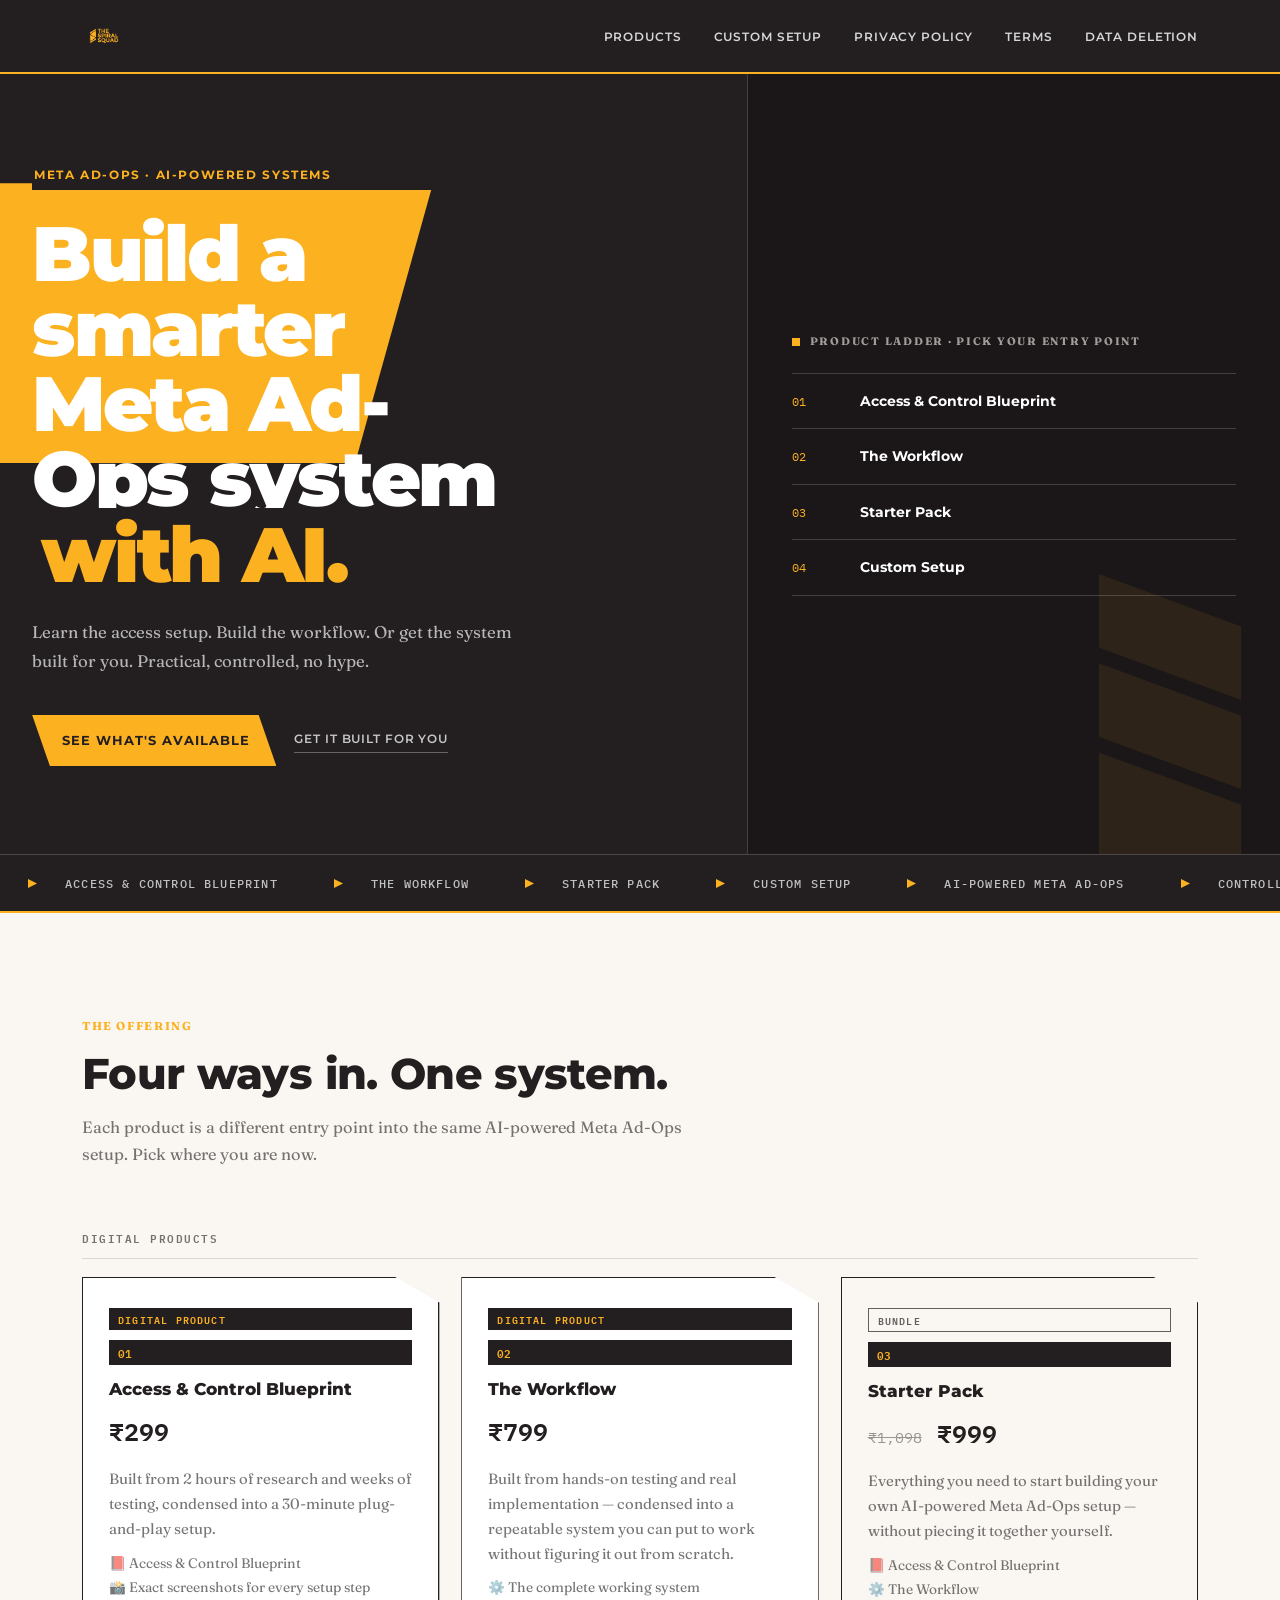
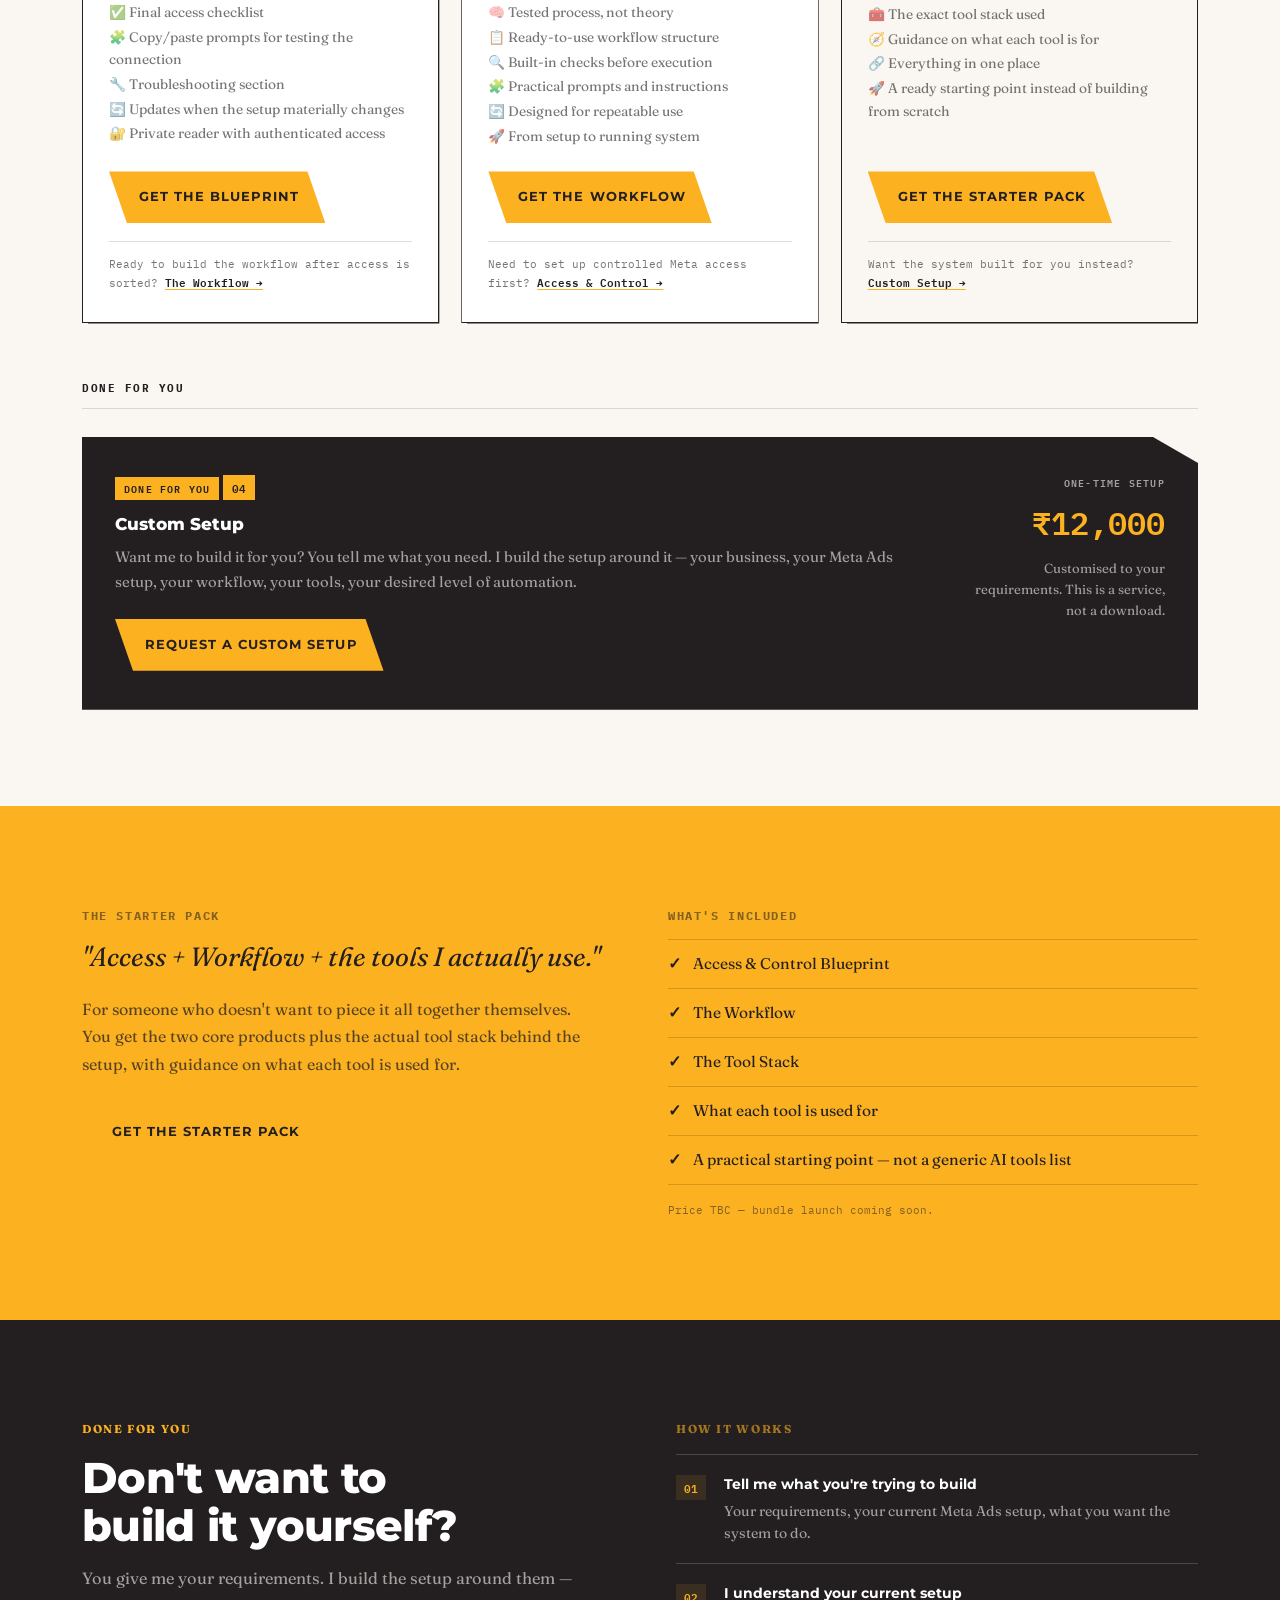
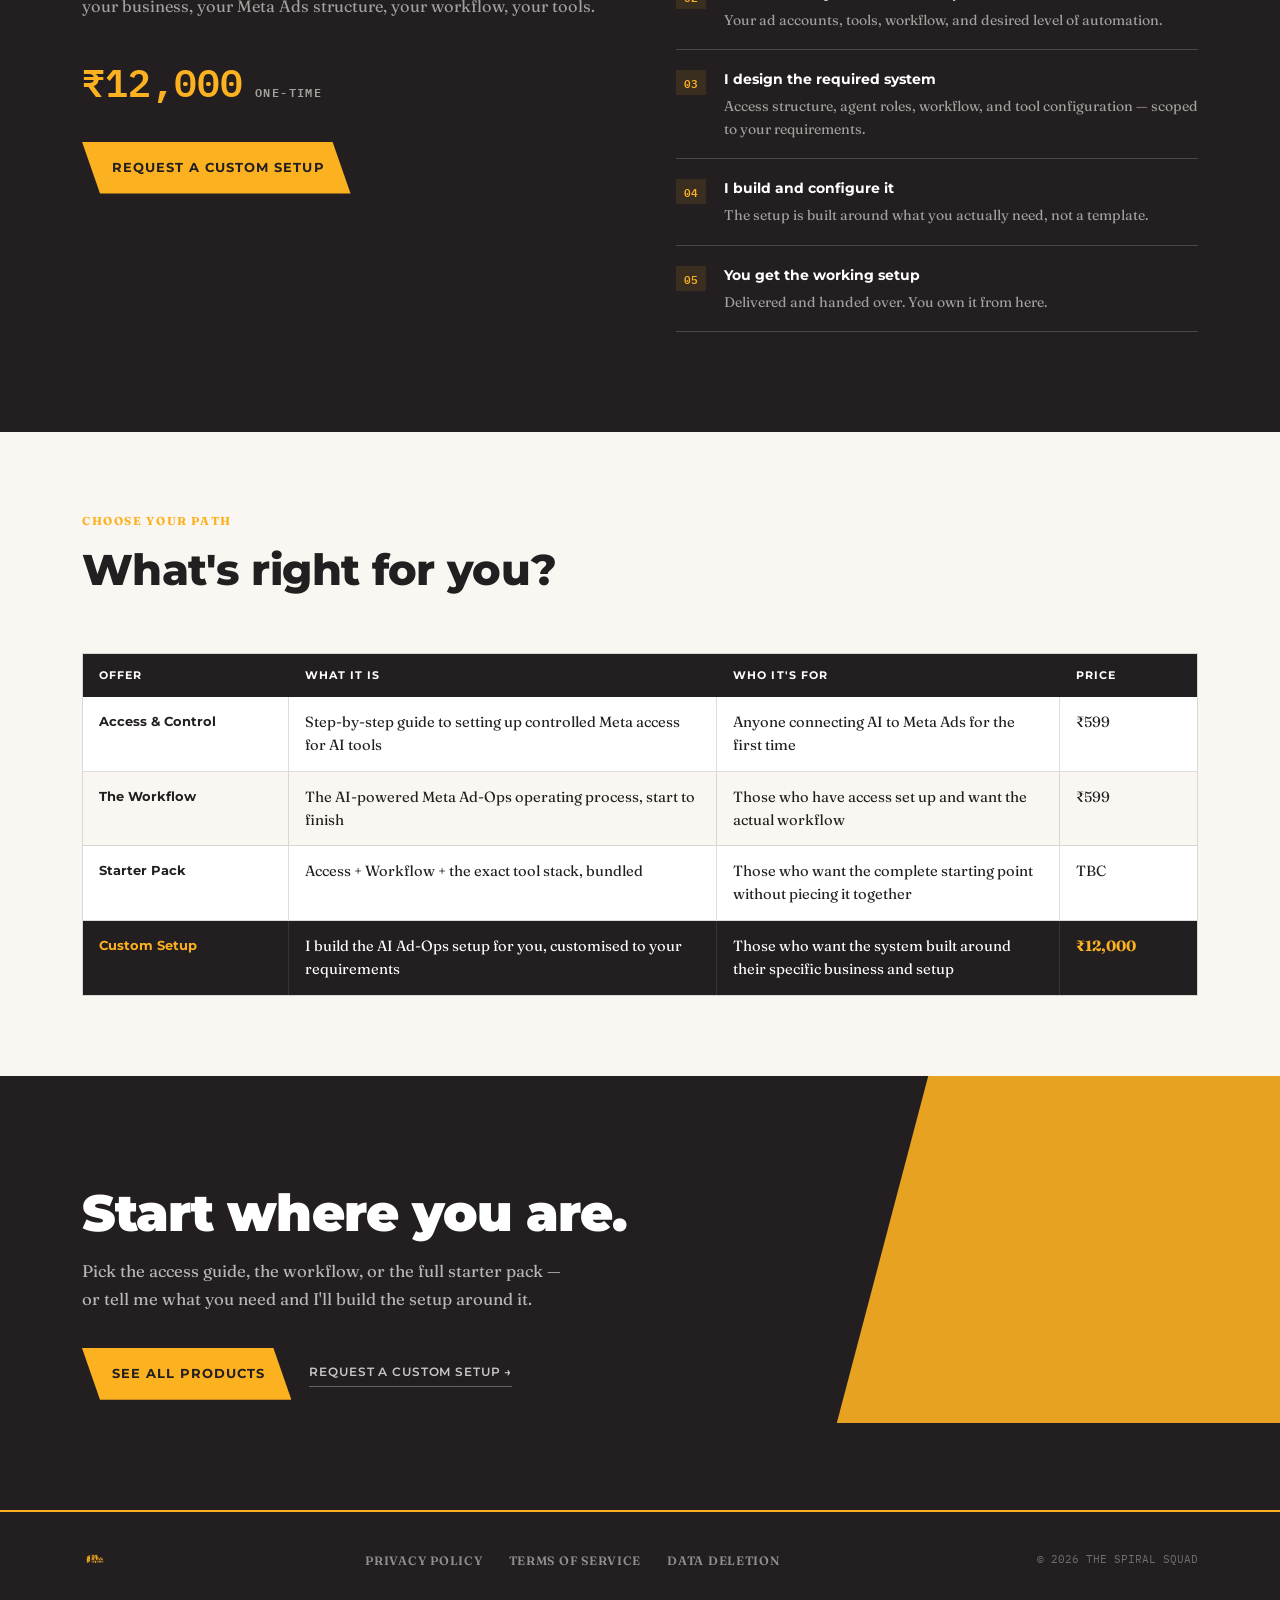
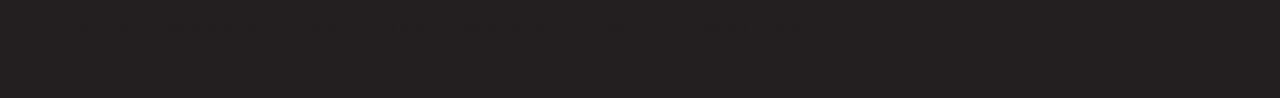
==== index.html @ 60b71d44 "feat: wire Razorpay payment URLs for Access & Control and The Workflow Co-Authored-By: Claude Sonnet" ====
<!DOCTYPE html>
<html lang="en">
<head>
  <meta charset="UTF-8">
  <meta name="viewport" content="width=device-width, initial-scale=1.0">
  <title>The Spiral Squad — AI-powered Meta Ad-Ops systems</title>
  <meta name="description" content="Build a smarter Meta Ad-Ops system with AI. Learn the access setup, build the workflow, or get the system built for you. Practical AI tools and systems for Meta Ads.">
  <meta name="robots" content="index, follow">
  <link rel="canonical" href="https://thespiralsquad.com/">
  <link rel="icon" href="/favicon.ico" sizes="any">
  <link rel="icon" type="image/png" sizes="32x32" href="assets/favicon-32.png">
  <link rel="icon" type="image/png" sizes="16x16" href="assets/favicon-16.png">
  <link rel="apple-touch-icon" sizes="180x180" href="assets/apple-touch-icon.png">
  <!-- Open Graph -->
  <meta property="og:type" content="website">
  <meta property="og:url" content="https://thespiralsquad.com/">
  <meta property="og:title" content="The Spiral Squad — AI-powered Meta Ad-Ops systems">
  <meta property="og:description" content="Build a smarter Meta Ad-Ops system with AI. Learn the access setup, build the workflow, or get the system built for you.">
  <meta property="og:image" content="https://thespiralsquad.com/assets/social-card.png">
  <meta property="og:image:width" content="1200">
  <meta property="og:image:height" content="630">
  <!-- Twitter Card -->
  <meta name="twitter:card" content="summary_large_image">
  <meta name="twitter:title" content="The Spiral Squad — AI-powered Meta Ad-Ops systems">
  <meta name="twitter:description" content="Build a smarter Meta Ad-Ops system with AI. Learn the access setup, build the workflow, or get the system built for you.">
  <meta name="twitter:image" content="https://thespiralsquad.com/assets/social-card.png">
  <link rel="preconnect" href="https://fonts.googleapis.com">
  <link rel="preconnect" href="https://fonts.gstatic.com" crossorigin>
  <link rel="stylesheet" href="styles.css">
  <script>document.documentElement.classList.add('js');</script>
</head>
<body>

<nav class="nav">
  <div class="nav-inner container">
    <a href="/" aria-label="The Spiral Squad home">
      <img class="nav-logo" src="assets/logo.png" alt="The Spiral Squad">
    </a>
    <button class="nav-hamburger" aria-label="Open navigation menu" aria-expanded="false" aria-controls="nav-links">
      <svg width="22" height="16" viewBox="0 0 22 16" fill="none" aria-hidden="true" focusable="false">
        <rect width="22" height="2" fill="currentColor"/>
        <rect y="7" width="22" height="2" fill="currentColor"/>
        <rect y="14" width="22" height="2" fill="currentColor"/>
      </svg>
    </button>
    <ul class="nav-links" id="nav-links">
      <li><a href="#products">Products</a></li>
      <li><a href="#custom-setup">Custom Setup</a></li>
      <li><a href="/privacy-policy/">Privacy Policy</a></li>
      <li><a href="/terms-of-service/">Terms</a></li>
      <li><a href="/data-deletion/">Data Deletion</a></li>
    </ul>
  </div>
</nav>

<!-- HERO ─────────────────────────────────────────────────────── -->
<section class="hero">
  <div class="hero-grid">
    <div class="hero-left">
      <div class="hero-flag" aria-hidden="true"></div>
      <span class="eyebrow">Meta Ad-Ops · AI-powered systems</span>
      <h1>Build a smarter Meta Ad-Ops system <span class="lit">with AI.</span></h1>
      <p class="hero-sub">Learn the access setup. Build the workflow. Or get the system built for you. Practical, controlled, no hype.</p>
      <div class="hero-actions">
        <a href="#products" class="btn">See what's available</a>
        <a href="#custom-setup" class="btn-ghost">Get it built for you</a>
      </div>
    </div>
    <div class="hero-right">
      <svg class="glyph-watermark" viewBox="0 0 271 648" fill="none" xmlns="http://www.w3.org/2000/svg" aria-hidden="true">
        <path d="M0 0 L271 100 L271 240 L0 140 Z" fill="#FCB121"/>
        <path d="M0 170 L271 270 L271 410 L0 310 Z" fill="#FCB121"/>
        <path d="M0 340 L271 440 L271 648 L0 548 Z" fill="#FCB121"/>
      </svg>
      <p class="docket-head">Product ladder · pick your entry point</p>
      <ul class="docket">
        <li><span class="code mono">01</span><span class="name">Access &amp; Control Blueprint</span></li>
        <li><span class="code mono">02</span><span class="name">The Workflow</span></li>
        <li><span class="code mono">03</span><span class="name">Starter Pack</span></li>
        <li><span class="code mono">04</span><span class="name">Custom Setup</span></li>
      </ul>
    </div>
  </div>
</section>

<div class="ticker" aria-hidden="true">
  <div class="ticker-track" id="tickerTrack"></div>
</div>

<!-- PRODUCTS ──────────────────────────────────────────────────── -->
<!-- id="services" kept for back-compat with links from sub-pages -->
<section class="section" id="products">
  <span id="services" aria-hidden="true" style="display:none"></span>
  <div class="container">
    <div class="section-head">
      <span class="section-label">The offering</span>
      <h2 class="section-title">Four ways in. One system.</h2>
      <p class="section-body">Each product is a different entry point into the same AI-powered Meta Ad-Ops setup. Pick where you are now.</p>
    </div>

    <!-- DIGITAL PRODUCTS ───── -->
    <p class="products-group-label mono">Digital Products</p>
    <div class="card-grid card-grid--3 reveal-group">

      <!-- 01 Access & Control -->
      <div class="prod-card reveal">
        <span class="prod-type">Digital Product</span>
        <span class="tag mono">01</span>
        <h3>Access &amp; Control Blueprint</h3>
        <div class="prod-price mono">₹299</div>
        <div class="prod-desc">
          <p class="prod-desc-lead">Built from 2 hours of research and weeks of testing, condensed into a 30-minute plug-and-play setup.</p>
          <ul class="prod-desc-list">
            <li>📕 Access &amp; Control Blueprint</li>
            <li>📸 Exact screenshots for every setup step</li>
            <li>✅ Final access checklist</li>
            <li>🧩 Copy/paste prompts for testing the connection</li>
            <li>🔧 Troubleshooting section</li>
            <li>🔄 Updates when the setup materially changes</li>
            <li>🔐 Private reader with authenticated access</li>
          </ul>
        </div>
        <a href="https://pages.razorpay.com/accesscontrol" class="btn prod-cta">Get the Blueprint</a>
        <p class="prod-cross">Ready to build the workflow after access is sorted? <a href="#workflow">The Workflow →</a></p>
      </div>

      <!-- 02 The Workflow -->
      <div class="prod-card reveal" id="workflow">
        <span class="prod-type">Digital Product</span>
        <span class="tag mono">02</span>
        <h3>The Workflow</h3>
        <div class="prod-price mono">₹799</div>
        <div class="prod-desc">
          <p class="prod-desc-lead">Built from hands-on testing and real implementation — condensed into a repeatable system you can put to work without figuring it out from scratch.</p>
          <ul class="prod-desc-list">
            <li>⚙️ The complete working system</li>
            <li>🧠 Tested process, not theory</li>
            <li>📋 Ready-to-use workflow structure</li>
            <li>🔍 Built-in checks before execution</li>
            <li>🧩 Practical prompts and instructions</li>
            <li>🔄 Designed for repeatable use</li>
            <li>🚀 From setup to running system</li>
          </ul>
        </div>
        <a href="https://rzp.io/rzp/metaworkflow" class="btn prod-cta">Get the Workflow</a>
        <p class="prod-cross">Need to set up controlled Meta access first? <a href="#products">Access &amp; Control →</a></p>
      </div>

      <!-- 03 Starter Pack -->
      <div class="prod-card prod-card--bundle reveal">
        <span class="prod-type prod-type--bundle">Bundle</span>
        <span class="tag mono">03</span>
        <h3>Starter Pack</h3>
        <div class="prod-price mono"><s class="prod-price-orig">₹1,098</s>&nbsp;₹999</div>
        <div class="prod-desc">
          <p class="prod-desc-lead">Everything you need to start building your own AI-powered Meta Ad-Ops setup — without piecing it together yourself.</p>
          <ul class="prod-desc-list">
            <li>📕 Access &amp; Control Blueprint</li>
            <li>⚙️ The Workflow</li>
            <li>🧰 The exact tool stack used</li>
            <li>🧭 Guidance on what each tool is for</li>
            <li>🔗 Everything in one place</li>
            <li>🚀 A ready starting point instead of building from scratch</li>
          </ul>
        </div>
        <a href="#" class="btn prod-cta">Get the Starter Pack</a>
        <p class="prod-cross">Want the system built for you instead? <a href="#custom-setup">Custom Setup →</a></p>
      </div>
    </div>

    <!-- DONE FOR YOU ───────── -->
    <p class="products-group-label products-group-label--dfy mono">Done For You</p>
    <div class="prod-card prod-card--dfy reveal">
      <div class="prod-dfy-inner">
        <div class="prod-dfy-left">
          <span class="prod-type prod-type--service">Done For You</span>
          <span class="tag mono">04</span>
          <h3>Custom Setup</h3>
          <p class="prod-desc">Want me to build it for you? You tell me what you need. I build the setup around it — your business, your Meta Ads setup, your workflow, your tools, your desired level of automation.</p>
          <a href="#custom-setup" class="btn">Request a Custom Setup</a>
        </div>
        <div class="prod-dfy-right">
          <p class="prod-dfy-price-label mono">One-time setup</p>
          <div class="prod-dfy-price mono">₹12,000</div>
          <p class="prod-dfy-note">Customised to your requirements. This is a service, not a download.</p>
        </div>
      </div>
    </div>

  </div>
</section>

<!-- STARTER PACK DETAIL ────────────────────────────────────────── -->
<section class="how" id="starter-pack">
  <span id="how" aria-hidden="true" style="display:none"></span>
  <div class="container">
    <div class="how-grid">
      <div>
        <span class="section-label mono">The Starter Pack</span>
        <p class="pull-quote">"Access + Workflow + the tools I actually use."</p>
        <p class="how-body" style="margin-top:20px;">For someone who doesn't want to piece it all together themselves. You get the two core products plus the actual tool stack behind the setup, with guidance on what each tool is used for.</p>
        <a href="#" class="btn" style="margin-top:28px; display:inline-flex;">Get the Starter Pack</a>
      </div>
      <div>
        <span class="section-label mono" style="color:rgba(35,31,32,.55);">What's included</span>
        <ul class="starter-includes">
          <li>Access &amp; Control Blueprint</li>
          <li>The Workflow</li>
          <li>The Tool Stack</li>
          <li>What each tool is used for</li>
          <li>A practical starting point — not a generic AI tools list</li>
        </ul>
        <p style="font-family:'IBM Plex Mono',monospace; font-size:.7rem; color:rgba(35,31,32,.55); margin-top:16px;">Price TBC — bundle launch coming soon.</p>
      </div>
    </div>
  </div>
</section>

<!-- CUSTOM SETUP ──────────────────────────────────────────────── -->
<section class="section dfy-section" id="custom-setup">
  <div class="container">
    <div class="dfy-grid">
      <div>
        <span class="section-label">Done For You</span>
        <h2 class="section-title" style="color:var(--white);">Don't want to build it yourself?</h2>
        <p class="section-body" style="color:var(--ink-soft-on-dark);">You give me your requirements. I build the setup around them — your business, your Meta Ads structure, your workflow, your tools.</p>
        <div class="dfy-price-block">
          <span class="dfy-price mono">₹12,000</span>
          <span class="dfy-period mono">one-time</span>
        </div>
        <a href="mailto:raj@thespiralsquad.com" class="btn" style="margin-top:28px; display:inline-flex;">Request a Custom Setup</a>
      </div>
      <div>
        <span class="section-label" style="color:rgba(252,177,33,.6);">How it works</span>
        <div class="dfy-steps">
          <div class="dfy-step">
            <span class="dfy-step-num mono">01</span>
            <div>
              <p class="dfy-step-title">Tell me what you're trying to build</p>
              <p class="dfy-step-body">Your requirements, your current Meta Ads setup, what you want the system to do.</p>
            </div>
          </div>
          <div class="dfy-step">
            <span class="dfy-step-num mono">02</span>
            <div>
              <p class="dfy-step-title">I understand your current setup</p>
              <p class="dfy-step-body">Your ad accounts, tools, workflow, and desired level of automation.</p>
            </div>
          </div>
          <div class="dfy-step">
            <span class="dfy-step-num mono">03</span>
            <div>
              <p class="dfy-step-title">I design the required system</p>
              <p class="dfy-step-body">Access structure, agent roles, workflow, and tool configuration — scoped to your requirements.</p>
            </div>
          </div>
          <div class="dfy-step">
            <span class="dfy-step-num mono">04</span>
            <div>
              <p class="dfy-step-title">I build and configure it</p>
              <p class="dfy-step-body">The setup is built around what you actually need, not a template.</p>
            </div>
          </div>
          <div class="dfy-step">
            <span class="dfy-step-num mono">05</span>
            <div>
              <p class="dfy-step-title">You get the working setup</p>
              <p class="dfy-step-body">Delivered and handed over. You own it from here.</p>
            </div>
          </div>
        </div>
      </div>
    </div>
  </div>
</section>

<!-- COMPARISON ────────────────────────────────────────────────── -->
<section class="section" id="compare" style="padding-top:80px; padding-bottom:80px;">
  <div class="container">
    <div class="section-head">
      <span class="section-label">Choose your path</span>
      <h2 class="section-title">What's right for you?</h2>
    </div>
    <div class="compare-grid">
      <div class="compare-row compare-row--head">
        <span>Offer</span>
        <span>What it is</span>
        <span>Who it's for</span>
        <span>Price</span>
      </div>
      <div class="compare-row">
        <strong>Access &amp; Control</strong>
        <span>Step-by-step guide to setting up controlled Meta access for AI tools</span>
        <span>Anyone connecting AI to Meta Ads for the first time</span>
        <span class="mono">₹599</span>
      </div>
      <div class="compare-row">
        <strong>The Workflow</strong>
        <span>The AI-powered Meta Ad-Ops operating process, start to finish</span>
        <span>Those who have access set up and want the actual workflow</span>
        <span class="mono">₹599</span>
      </div>
      <div class="compare-row">
        <strong>Starter Pack</strong>
        <span>Access + Workflow + the exact tool stack, bundled</span>
        <span>Those who want the complete starting point without piecing it together</span>
        <span class="mono">TBC</span>
      </div>
      <div class="compare-row compare-row--dfy">
        <strong>Custom Setup</strong>
        <span>I build the AI Ad-Ops setup for you, customised to your requirements</span>
        <span>Those who want the system built around their specific business and setup</span>
        <span class="mono">₹12,000</span>
      </div>
    </div>
  </div>
</section>

<!-- FINAL CTA ─────────────────────────────────────────────────── -->
<section class="cta">
  <div class="cta-flag" aria-hidden="true"></div>
  <div class="container">
    <div class="cta-inner">
      <h2>Start where you are.</h2>
      <p>Pick the access guide, the workflow, or the full starter pack — or tell me what you need and I'll build the setup around it.</p>
      <div style="display:flex; gap:18px; flex-wrap:wrap; align-items:center;">
        <a href="#products" class="btn">See all products</a>
        <a href="mailto:raj@thespiralsquad.com" class="btn-ghost">Request a Custom Setup →</a>
      </div>
    </div>
  </div>
</section>

<footer>
  <div class="footer-inner container">
    <a href="/" aria-label="The Spiral Squad home">
      <img class="footer-logo" src="assets/logo.png" alt="The Spiral Squad">
    </a>
    <ul class="footer-links">
      <li><a href="/privacy-policy/">Privacy Policy</a></li>
      <li><a href="/terms-of-service/">Terms of Service</a></li>
      <li><a href="/data-deletion/">Data Deletion</a></li>
    </ul>
    <p class="footer-copy">&copy; 2026 THE SPIRAL SQUAD</p>
  </div>
  <div class="container" style="padding-top:20px; padding-bottom:28px;">
    <p class="legal-note">Meta is a trademark of Meta Platforms, Inc. The Spiral Squad is not affiliated with or endorsed by Meta.</p>
  </div>
</footer>

<script>
  (function() {
    // ── Hamburger nav ──────────────────────────────────────────
    var btn   = document.querySelector('.nav-hamburger');
    var links = document.getElementById('nav-links');
    function closeMenu() {
      links.classList.remove('is-open');
      btn.setAttribute('aria-expanded', 'false');
      btn.setAttribute('aria-label', 'Open navigation menu');
    }
    btn.addEventListener('click', function() {
      var open = links.classList.toggle('is-open');
      btn.setAttribute('aria-expanded', String(open));
      btn.setAttribute('aria-label', open ? 'Close navigation menu' : 'Open navigation menu');
    });
    links.querySelectorAll('a').forEach(function(a) {
      a.addEventListener('click', closeMenu);
    });
    document.addEventListener('keydown', function(e) {
      if (e.key === 'Escape' && links.classList.contains('is-open')) {
        closeMenu(); btn.focus();
      }
    });
  })();

  (function() {
    // ── Ticker ─────────────────────────────────────────────────
    var items = [
      'Access & Control Blueprint',
      'The Workflow',
      'Starter Pack',
      'Custom Setup',
      'AI-powered Meta Ad-Ops',
      'Controlled Access',
      'Practical Systems'
    ];
    var flag  = '<svg viewBox="0 0 10 10" aria-hidden="true"><polygon points="0,0 10,5 0,10" fill="#FCB121"/></svg>';
    var track = document.getElementById('tickerTrack');
    if (!track) return;
    var html = '';
    for (var pass = 0; pass < 2; pass++) {
      items.forEach(function(t) {
        html += '<span class="ticker-item">' + flag + t + '</span>';
      });
    }
    track.innerHTML = html;
  })();

  (function() {
    // ── Scroll reveal ──────────────────────────────────────────
    var reduced = window.matchMedia('(prefers-reduced-motion: reduce)').matches;
    var items   = document.querySelectorAll('.reveal');
    if (reduced || !('IntersectionObserver' in window)) {
      items.forEach(function(el) { el.classList.add('in'); });
      return;
    }
    var io = new IntersectionObserver(function(entries) {
      entries.forEach(function(entry) {
        if (entry.isIntersecting) {
          entry.target.classList.add('in');
          io.unobserve(entry.target);
        }
      });
    }, { threshold: 0.1, rootMargin: '0px 0px -5% 0px' });
    items.forEach(function(el) { io.observe(el); });
    setTimeout(function() {
      items.forEach(function(el) { el.classList.add('in'); });
    }, 1400);
  })();
</script>

</body>
</html>
---- styles.css ----
/* The Spiral Squad — The Manifest (Phase 2) */
@import url('https://fonts.googleapis.com/css2?family=Fraunces:ital,opsz,wght@0,9..144,400;0,9..144,500;0,9..144,600;1,9..144,400&family=IBM+Plex+Mono:wght@400;500;600&family=Montserrat:wght@500;600;700;800;900&display=swap');

*,*::before,*::after { box-sizing: border-box; margin: 0; padding: 0; }

:root {
  --charcoal: #231F20;
  --yellow:   #FCB121;
  --paper:    #FAF7F2;
  --white:    #FFFFFF;
  --ink-soft:         rgba(35,31,32,.62);
  --ink-soft-on-dark: rgba(250,247,242,.60);
  --line:         rgba(35,31,32,.15);
  --line-on-dark: rgba(250,247,242,.18);
  --notch:     26px;   /* vertical rise of every corner-cut          */
  --notch-run: 45px;   /* 26 * 1.732 = 45.0 → exact 30° angle       */
  --max-w: 1180px;
}

html { scroll-behavior: smooth; }

body {
  background: var(--paper);
  color: var(--charcoal);
  font-family: 'Fraunces', Georgia, serif;
  line-height: 1.7;
  -webkit-font-smoothing: antialiased;
  overflow-x: hidden;
}

h1,h2,h3,nav,.mono,.btn,.tag,.eyebrow,.docket {
  font-family: 'Montserrat', -apple-system, sans-serif;
}
.mono { font-family: 'IBM Plex Mono', ui-monospace, Menlo, monospace; }
img  { max-width: 100%; display: block; }
a    { color: inherit; }

.container { max-width: var(--max-w); margin: 0 auto; padding: 0 32px; }

/* ---------- nav ---------- */
.nav {
  background: var(--charcoal);
  position: sticky; top: 0; z-index: 100;
  border-bottom: 2px solid var(--yellow);
}
.nav-inner {
  display: flex; align-items: center; justify-content: space-between;
  height: 72px;
}
.nav-logo { height: 44px; width: auto; display: block; }
.nav-links { list-style: none; display: flex; gap: 32px; }
.nav-links a {
  text-decoration: none;
  color: rgba(255,255,255,.82);
  font-size: .78rem; font-weight: 600; letter-spacing: .07em; text-transform: uppercase;
  position: relative; padding-bottom: 6px;
}
/* slanted parallelogram underline — the one diagonal touch in nav chrome */
.nav-links a::after {
  content: "";
  position: absolute; left: 0; bottom: 0;
  width: 0; height: 6px;
  background: var(--yellow);
  clip-path: polygon(0 0, 100% 0, calc(100% - 5px) 100%, 0 100%);
  transition: width .18s ease;
}
.nav-links a:hover::after,
.nav-links a[aria-current="page"]::after { width: calc(100% - 6px); }
.nav-links a:hover,
.nav-links a[aria-current="page"] { color: var(--white); }

/* hamburger — hidden at desktop */
.nav-hamburger {
  display: none;
  background: none; border: none; cursor: pointer;
  padding: 6px; color: var(--white); line-height: 0;
}
.nav-hamburger svg { display: block; }

/* ---------- hero ---------- */
.hero { background: var(--charcoal); position: relative; }
.hero-grid {
  display: grid; grid-template-columns: 1.4fr 1fr;
  align-items: stretch; min-height: 640px;
}

.hero-left {
  position: relative;
  padding: 88px 56px 88px 32px;
  display: flex; flex-direction: column; justify-content: center;
  z-index: 2;
}
.hero-flag {
  position: absolute; left: 0; top: 14%;
  width: min(58%, 620px); height: 280px;
  background: var(--yellow); z-index: 0;
  clip-path: polygon(0 0, 100% 0, calc(100% - 78px) 100%, 0 100%);
}
.eyebrow {
  position: relative; z-index: 1;
  display: inline-block;
  font-size: .72rem; font-weight: 700; letter-spacing: .14em; text-transform: uppercase;
  color: var(--yellow); margin-bottom: 26px;
  /* Solid charcoal chip prevents yellow-on-yellow when the flag panel sits
     close behind this label at narrow widths. No-op on desktop (already charcoal). */
  background: var(--charcoal); padding: 4px 2px;
}
.hero-left h1 {
  position: relative; z-index: 1;
  font-size: clamp(2.6rem, 6vw, 5.1rem);
  font-weight: 900; letter-spacing: -0.03em; line-height: 0.98;
  color: var(--white); max-width: 11ch; text-wrap: balance;
  /* Must never silently overflow — fallback-font flash or browser zoom
     could push a word past the viewport before webfont lands. */
  overflow-wrap: anywhere;
}
.hero-left h1 .lit {
  background: var(--charcoal); color: var(--yellow);
  padding: 0 .12em;
  box-decoration-break: clone; -webkit-box-decoration-break: clone;
}
.hero-sub {
  position: relative; z-index: 1;
  font-family: 'Fraunces', serif; font-size: 1.05rem;
  color: rgba(255,255,255,.68); max-width: 44ch; margin-top: 26px; line-height: 1.75;
  overflow-wrap: anywhere;
}
.hero-actions {
  position: relative; z-index: 1;
  margin-top: 38px; display: flex; gap: 18px; align-items: center;
}

.btn {
  display: inline-flex; align-items: center; gap: 10px;
  background: var(--yellow); color: var(--charcoal); text-decoration: none;
  font-family: 'Montserrat', sans-serif;
  font-size: .8rem; font-weight: 700; letter-spacing: .08em; text-transform: uppercase;
  padding: 15px 26px 15px 30px;
  clip-path: polygon(0 0, calc(100% - 18px) 0, 100% 100%, 18px 100%);
  transition: background .15s;
}
.btn:hover { background: var(--white); }

.btn-ghost {
  color: rgba(255,255,255,.75); text-decoration: none;
  font-family: 'Montserrat', sans-serif;
  font-size: .78rem; font-weight: 600; letter-spacing: .07em; text-transform: uppercase;
  border-bottom: 1px solid rgba(255,255,255,.3); padding-bottom: 3px;
}
.btn-ghost:hover { color: var(--yellow); border-color: var(--yellow); }

/* hero right: manifest docket panel */
.hero-right {
  position: relative; background: #1B1718;
  border-left: 1px solid var(--line-on-dark);
  display: flex; flex-direction: column; justify-content: center;
  padding: 64px 44px; overflow: hidden;
}
.glyph-watermark {
  position: absolute; right: -60px; bottom: -60px;
  width: 340px; height: 340px; opacity: .08; z-index: 0;
}
.docket-head {
  position: relative; z-index: 1;
  font-size: .68rem; font-weight: 700; letter-spacing: .16em; text-transform: uppercase;
  color: var(--ink-soft-on-dark); margin-bottom: 22px;
  display: flex; align-items: center; gap: 10px;
}
.docket-head::before { content: ""; width: 8px; height: 8px; background: var(--yellow); flex: none; }
.docket { position: relative; z-index: 1; list-style: none; }
.docket li {
  display: flex; align-items: baseline; gap: 16px;
  padding: 15px 0; border-top: 1px solid var(--line-on-dark);
}
.docket li:last-child { border-bottom: 1px solid var(--line-on-dark); }
.docket .code { font-size: .76rem; color: var(--yellow); flex: none; width: 52px; }
.docket .name { font-family: 'Montserrat', sans-serif; font-weight: 700; font-size: .9rem; color: var(--white); }

/* ---------- ticker ---------- */
.ticker {
  background: var(--charcoal);
  border-top: 1px solid var(--line-on-dark); border-bottom: 2px solid var(--yellow);
  overflow: hidden; white-space: nowrap; padding: 14px 0;
}
.ticker-track {
  display: inline-flex; align-items: center;
  animation: ticker-scroll 42s linear infinite;
}
.ticker-item {
  font-family: 'IBM Plex Mono', monospace;
  font-size: .74rem; font-weight: 500; letter-spacing: .1em; text-transform: uppercase;
  color: rgba(255,255,255,.72); padding: 0 28px;
  display: inline-flex; align-items: center; gap: 28px;
}
.ticker-item svg { width: 9px; height: 9px; flex: none; }
@keyframes ticker-scroll { from { transform: translateX(0); } to { transform: translateX(-50%); } }
@media (prefers-reduced-motion: reduce) { .ticker-track { animation: none; } }

/* ---------- services ---------- */
.section { padding: 104px 0 96px; }
.section-head { max-width: 640px; margin-bottom: 60px; }
.section-label {
  font-size: .72rem; font-weight: 700; letter-spacing: .14em; text-transform: uppercase;
  color: var(--yellow); margin-bottom: 14px; display: block;
}
.section-title {
  font-size: clamp(1.8rem, 3.5vw, 2.7rem); font-weight: 800;
  letter-spacing: -0.015em; line-height: 1.1; margin-bottom: 16px; text-wrap: balance;
}
.section-body { font-size: 1.02rem; color: var(--ink-soft); max-width: 56ch; }

.card-grid { display: grid; grid-template-columns: repeat(4,1fr); gap: 22px; }
.card {
  background: var(--white); border: 1px solid var(--charcoal);
  padding: 30px 26px 32px;
  clip-path: polygon(0 0, calc(100% - var(--notch-run)) 0, 100% var(--notch), 100% 100%, 0 100%);
  transition: transform .22s ease;
  position: relative;
  /* drop-shadow (not box-shadow) so the shadow follows the clipped notch silhouette,
     not the rectangular border-box. Hard-edged (0 blur) = flat/graphic, no glow. */
  filter: drop-shadow(7px 7px 0 var(--charcoal));
}
.card:nth-child(2), .card:nth-child(4) { margin-top: 34px; }
.card:hover { transform: translate(-4px,-4px); }
.card .tag {
  font-family: 'IBM Plex Mono', monospace;
  font-size: .7rem; font-weight: 600; color: var(--yellow); background: var(--charcoal);
  display: inline-block; padding: 3px 9px; margin-bottom: 20px;
}
.card h3 {
  font-family: 'Montserrat', sans-serif;
  font-size: 1.02rem; font-weight: 700; margin-bottom: 10px; line-height: 1.3;
  overflow-wrap: anywhere;
}
.card p {
  font-family: 'Fraunces', serif;
  font-size: .92rem; color: var(--ink-soft); line-height: 1.65; overflow-wrap: anywhere;
}

/* Reveal: content-visible by default — only hidden when JS is confirmed running.
   Specificity: html.js .reveal.in must beat html.js .reveal — both anchored to
   the same html.js selector so source order (later = wins) takes effect correctly. */
html.js .reveal         { opacity: 0; transform: translateY(14px); transition: opacity .32s ease, transform .32s ease; }
html.js .reveal.in      { opacity: 1; transform: translateY(0); }
@media (prefers-reduced-motion: reduce) { html.js .reveal { opacity: 1; transform: none; transition: none; } }

/* ---------- how we work ---------- */
.how { background: var(--yellow); padding: 100px 0; }
.how-grid { display: grid; grid-template-columns: 1fr 1fr; gap: 56px; align-items: start; }
.how .section-label { color: rgba(35,31,32,.55); }
.pull-quote {
  font-family: 'Fraunces', serif; font-style: italic; font-weight: 400;
  font-size: clamp(1.3rem, 2.4vw, 1.65rem); line-height: 1.4; color: var(--charcoal);
}
.how-body { font-size: 1rem; color: rgba(35,31,32,.75); max-width: 52ch; }

/* ---------- CTA ---------- */
.cta { background: var(--charcoal); padding: 110px 0; position: relative; overflow: hidden; }
.cta-flag {
  position: absolute; right: -6%; top: -20%; width: 520px; height: 100%;
  background: var(--yellow); opacity: .9;
  clip-path: polygon(22% 0, 100% 0, 100% 100%, 0% 100%);
}
.cta-inner { position: relative; z-index: 1; max-width: 560px; }
.cta h2 {
  font-size: clamp(2rem, 4.5vw, 3.2rem); font-weight: 900;
  letter-spacing: -0.02em; color: var(--white); margin-bottom: 18px; line-height: 1.04;
}
.cta p {
  font-family: 'Fraunces', serif; color: rgba(255,255,255,.68);
  font-size: 1.05rem; max-width: 44ch; margin-bottom: 34px;
}

/* ---------- footer ---------- */
footer { background: var(--charcoal); border-top: 2px solid var(--yellow); padding: 34px 0; }
.footer-inner { display: flex; align-items: center; justify-content: space-between; flex-wrap: wrap; gap: 16px; }
.footer-logo { height: 26px; width: auto; display: block; }
.footer-links { display: flex; gap: 26px; list-style: none; }
.footer-links a {
  text-decoration: none; font-size: .76rem; font-weight: 600;
  color: rgba(255,255,255,.5); letter-spacing: .06em; text-transform: uppercase;
}
.footer-links a:hover { color: var(--yellow); }
.footer-copy { font-family: 'IBM Plex Mono', monospace; font-size: .7rem; color: rgba(255,255,255,.35); }

/* ---------- compliance / prose pages ---------- */
.prose-hero {
  background: var(--charcoal); padding: 64px 0 52px; border-bottom: 3px solid var(--yellow);
}
.prose-hero h1 {
  font-family: 'Montserrat', sans-serif;
  font-size: clamp(1.75rem, 4vw, 2.6rem); font-weight: 800; letter-spacing: -0.02em;
  margin-bottom: 10px; color: var(--white);
}
.prose-hero .effective {
  font-family: 'IBM Plex Mono', monospace; font-size: .82rem; color: rgba(255,255,255,.6);
}
.prose-wrap { max-width: 740px; margin: 0 auto; padding: 0 32px; }
.prose { background: var(--paper); padding: 60px 0 96px; }
.prose h2 {
  font-family: 'Montserrat', sans-serif;
  font-size: 1.05rem; font-weight: 700; color: var(--charcoal);
  margin: 44px 0 12px; padding-top: 36px; border-top: 1px solid var(--line);
  letter-spacing: .01em; text-transform: uppercase;
}
.prose h2:first-child { border-top: none; margin-top: 0; padding-top: 0; }
.prose p {
  font-family: 'Fraunces', serif; font-size: .97rem; color: #3A3838;
  margin-bottom: 14px; line-height: 1.8;
}
.prose ul { list-style: none; padding: 0; margin: 0 0 16px; }
.prose ul li {
  position: relative; padding-left: 20px;
  font-family: 'Fraunces', serif; font-size: .97rem; color: #3A3838;
  line-height: 1.8; margin-bottom: 8px;
}
.prose ul li::before { content: "–"; position: absolute; left: 0; color: var(--yellow); font-weight: 700; }
.prose a {
  color: var(--charcoal); font-weight: 600; text-decoration: underline;
  text-underline-offset: 3px; text-decoration-color: var(--yellow);
}
.prose a:hover { color: var(--yellow); }

/* ---------- responsive ---------- */
@media (max-width: 980px) {
  .hero-grid { grid-template-columns: 1fr; min-height: 0; }
  .hero-left { padding: 72px 24px 56px; }
  .hero-flag { width: 80%; height: 220px; }
  .hero-right { border-left: none; border-top: 1px solid var(--line-on-dark); padding: 48px 24px; }
  .card-grid { grid-template-columns: repeat(2,1fr); }
  .card:nth-child(2), .card:nth-child(4) { margin-top: 0; }
  .card:nth-child(3), .card:nth-child(4) { margin-top: 22px; }
  .how-grid { grid-template-columns: 1fr; gap: 32px; }
  .cta-flag { display: none; }
}
@media (max-width: 640px) {
  .container  { padding: 0 20px; }
  .prose-wrap { padding: 0 20px; }
  .nav-inner  { height: 64px; }
  .nav-logo   { height: 38px; }
  /* reveal hamburger */
  .nav-hamburger { display: flex; }
  /* mobile nav panel */
  .nav-links {
    display: none; position: absolute; top: 66px; left: 0; right: 0;
    background: var(--charcoal); border-bottom: 2px solid var(--yellow);
    flex-direction: column; padding: 8px 20px 20px; gap: 0;
  }
  .nav-links.is-open { display: flex; }
  .nav-links li { border-bottom: 1px solid rgba(255,255,255,.08); }
  .nav-links li:last-child { border-bottom: none; }
  .nav-links a { display: block; padding: 13px 0; }
  /* suppress parallelogram on mobile (unnecessary in list layout) */
  .nav-links a::after { display: none; }
  .nav-links a[aria-current="page"] { color: var(--yellow); }
  /* hero */
  .hero-left h1 { max-width: none; }
  .hero-flag { height: 180px; }
  /* cards */
  .card-grid { grid-template-columns: 1fr; }
  .card:nth-child(2), .card:nth-child(3), .card:nth-child(4) { margin-top: 0; }
  /* sections */
  .section { padding: 72px 0; }
  .how    { padding: 64px 0; }
  .cta    { padding: 76px 0; }
  /* footer */
  .footer-inner { flex-direction: column; align-items: flex-start; gap: 20px; }
}

/* ========================================================
   AD-OPS SECTION — sales page, blueprint, setup
   ======================================================== */

/* ---------- signal colours (verdict badges only) ---------- */
:root {
  --signal-good:   #1F6E3A;
  --signal-watch:  #8C5F00;
  --signal-action: #AE2C18;
}

/* ---------- sales hero (dark, single-column) ---------- */
.sales-hero {
  background: var(--charcoal); padding: 84px 0 72px;
  border-bottom: 3px solid var(--yellow);
}
.sales-hero h1 {
  font-size: clamp(2rem, 4.5vw, 3.4rem); font-weight: 900;
  letter-spacing: -0.025em; line-height: 1.07; color: var(--white);
  max-width: 22ch; margin-bottom: 20px; text-wrap: balance; overflow-wrap: anywhere;
}
.sales-hero .hero-sub { margin-top: 0; max-width: 56ch; }
.sales-hero .hero-actions { margin-top: 32px; flex-wrap: wrap; }
.hero-micro {
  font-family: 'IBM Plex Mono', monospace; font-size: .7rem;
  color: rgba(255,255,255,.38); margin-top: 14px;
}

/* ---------- 3-column card grid variant ---------- */
.card-grid--3 { grid-template-columns: repeat(3,1fr); }
.card-grid--3 .card:nth-child(2) { margin-top: 34px; }
.card-grid--3 .card:nth-child(3) { margin-top: 0; }

/* ---------- checks grid (8 cells, 4 cols) ---------- */
.checks-grid {
  display: grid; grid-template-columns: repeat(4,1fr);
  border: 1px solid var(--line); margin-bottom: 28px;
}
.check-cell {
  padding: 18px 16px; border-right: 1px solid var(--line);
  border-bottom: 1px solid var(--line); background: var(--white);
}
.check-cell:nth-child(4n)      { border-right: none; }
.check-cell:nth-last-child(-n+4) { border-bottom: none; }
.check-name { font-family: 'Montserrat', sans-serif; font-size: .8rem; font-weight: 700; margin-bottom: 3px; }
.check-desc { font-family: 'Fraunces', serif; font-size: .83rem; color: var(--ink-soft); line-height: 1.5; }

/* ---------- verdict badges ---------- */
.verdict {
  display: inline-block; font-family: 'IBM Plex Mono', monospace;
  font-size: .72rem; font-weight: 600; letter-spacing: .06em;
  text-transform: uppercase; padding: 2px 8px;
}
.verdict--good   { color: var(--signal-good);   background: rgba(31,110,58,.1); }
.verdict--watch  { color: var(--signal-watch);  background: rgba(140,95,0,.12); }
.verdict--action { color: var(--signal-action); background: rgba(174,44,24,.1); }

/* ---------- two-column content (What's inside) ---------- */
.content-cols { display: grid; grid-template-columns: 1fr 1fr; gap: 52px; }
.content-cols h3 {
  font-family: 'Montserrat', sans-serif; font-size: .9rem; font-weight: 700;
  margin-bottom: 16px; color: var(--charcoal);
}
.content-items { list-style: none; padding: 0; }
.content-items li {
  font-family: 'Fraunces', serif; font-size: .93rem; color: var(--ink-soft);
  padding: 9px 0; border-top: 1px solid var(--line);
  display: flex; gap: 10px; line-height: 1.6;
}
.content-items li:last-child { border-bottom: 1px solid var(--line); }
.content-items li::before { content: "→"; color: var(--yellow); font-weight: 700; flex: none; }

/* ---------- single pricing card ---------- */
.pricing-wrap { max-width: 520px; }
.pricing-card {
  background: var(--white); border: 1px solid var(--charcoal);
  padding: 36px 32px 40px;
  clip-path: polygon(0 0, calc(100% - var(--notch-run)) 0, 100% var(--notch), 100% 100%, 0 100%);
  filter: drop-shadow(8px 8px 0 var(--charcoal));
}
.pricing-name { font-size: 1rem; font-weight: 800; margin-bottom: 14px; }
.price-row { display: flex; align-items: baseline; gap: 10px; margin-bottom: 6px; }
.price-now { font-family: 'IBM Plex Mono', monospace; font-size: 2rem; font-weight: 600; }
.price-was {
  font-family: 'IBM Plex Mono', monospace; font-size: 1.1rem;
  text-decoration: line-through; color: var(--ink-soft);
}
.price-note {
  font-family: 'IBM Plex Mono', monospace; font-size: .7rem;
  color: var(--ink-soft); margin-bottom: 6px; line-height: 1.6;
}
.price-usd {
  font-family: 'IBM Plex Mono', monospace; font-size: .76rem;
  color: var(--ink-soft); margin-bottom: 24px;
}
.pricing-includes { list-style: none; padding: 0; margin: 0 0 28px; border-top: 1px solid var(--line); }
.pricing-includes li {
  font-family: 'Fraunces', serif; font-size: .92rem; padding: 9px 0;
  border-bottom: 1px solid var(--line); display: flex; gap: 10px; line-height: 1.5;
}
.pricing-includes li::before { content: "→"; color: var(--yellow); font-weight: 700; flex: none; }
.pricing-subtext { font-family: 'IBM Plex Mono', monospace; font-size: .7rem; color: var(--ink-soft); margin-top: 14px; }

/* ---------- FAQ accordion ---------- */
.faq { padding: 80px 0 96px; }
.faq-list { list-style: none; padding: 0; }
.faq-item { border-top: 1px solid var(--line); }
.faq-item:last-child { border-bottom: 1px solid var(--line); }
.faq-btn {
  width: 100%; background: none; border: none; cursor: pointer;
  text-align: left; padding: 20px 0;
  display: flex; justify-content: space-between; align-items: center; gap: 16px;
}
.faq-btn span {
  font-family: 'Montserrat', sans-serif; font-size: .95rem;
  font-weight: 700; color: var(--charcoal); line-height: 1.4;
}
.faq-chevron { flex: none; width: 20px; height: 20px; color: var(--yellow); transition: transform .2s; }
.faq-item.open .faq-chevron { transform: rotate(180deg); }
.faq-body { display: none; padding-bottom: 22px; }
.faq-item.open .faq-body { display: block; }
.faq-body p { font-family: 'Fraunces', serif; font-size: .97rem; color: var(--ink-soft); line-height: 1.75; }

/* ---------- legal note ---------- */
.legal-note {
  font-family: 'IBM Plex Mono', monospace; font-size: .68rem; color: var(--ink-soft);
  border-top: 1px solid var(--line); padding-top: 24px; line-height: 1.7;
}

/* ---------- opt-in form ---------- */
.optin-body { padding: 80px 0 96px; }
.optin-grid { display: grid; grid-template-columns: 1fr 1fr; gap: 64px; align-items: start; }
.optin-label {
  font-family: 'Montserrat', sans-serif; font-size: .68rem; font-weight: 700;
  letter-spacing: .1em; text-transform: uppercase; color: var(--ink-soft);
  margin-bottom: 16px; display: block;
}
.optin-form { display: flex; flex-direction: column; gap: 12px; }
.optin-form input[type="text"],
.optin-form input[type="email"] {
  background: var(--white); border: 1px solid var(--charcoal);
  padding: 13px 16px; font-family: 'Fraunces', serif; font-size: .97rem;
  color: var(--charcoal); width: 100%; -webkit-appearance: none; outline: none;
}
.optin-form input:focus { border-color: var(--yellow); outline: 2px solid rgba(252,177,33,.25); outline-offset: 0; }
.optin-consent { font-family: 'IBM Plex Mono', monospace; font-size: .67rem; color: var(--ink-soft); line-height: 1.7; }
.optin-points { list-style: none; padding: 0; }
.optin-points li {
  font-family: 'Fraunces', serif; font-size: 1rem; color: var(--charcoal);
  padding: 16px 0; border-top: 1px solid var(--line);
  display: flex; gap: 14px; line-height: 1.6;
}
.optin-points li:last-child { border-bottom: 1px solid var(--line); }
.optin-points li::before { content: "→"; color: var(--yellow); font-weight: 700; flex: none; }

/* ---------- timeline (setup page) ---------- */
.timeline-step {
  display: flex; gap: 24px; padding: 22px 0;
  border-top: 1px solid var(--line); align-items: flex-start;
}
.timeline-step:last-child { border-bottom: 1px solid var(--line); }
.t-marker {
  font-family: 'IBM Plex Mono', monospace; font-size: .7rem; font-weight: 600;
  color: var(--yellow); background: var(--charcoal);
  padding: 3px 8px; flex: none; margin-top: 3px; white-space: nowrap;
}
.t-content h4 { font-family: 'Montserrat', sans-serif; font-size: .92rem; font-weight: 700; margin-bottom: 4px; }
.t-content p  { font-family: 'Fraunces', serif; font-size: .92rem; color: var(--ink-soft); line-height: 1.65; }

/* ---------- package cards (setup page) ---------- */
.pkg-grid { display: grid; grid-template-columns: repeat(3,1fr); gap: 24px; }
.pkg-card {
  background: var(--white); border: 1px solid var(--charcoal);
  padding: 30px 26px 34px;
  clip-path: polygon(0 0, calc(100% - var(--notch-run)) 0, 100% var(--notch), 100% 100%, 0 100%);
  filter: drop-shadow(6px 6px 0 var(--charcoal));
  display: flex; flex-direction: column;
}
.pkg-card.featured { background: var(--charcoal); color: var(--white); filter: drop-shadow(6px 6px 0 var(--yellow)); }
.pkg-card .tag { margin-bottom: 16px; }
.pkg-card.featured .tag { background: var(--yellow); color: var(--charcoal); }
.pkg-card h3 { font-size: 1.05rem; font-weight: 800; margin-bottom: 4px; }
.pkg-price { font-family: 'IBM Plex Mono', monospace; font-size: 1.45rem; font-weight: 600; margin-bottom: 2px; }
.pkg-card.featured .pkg-price { color: var(--yellow); }
.pkg-period { font-family: 'IBM Plex Mono', monospace; font-size: .72rem; color: var(--ink-soft); margin-bottom: 20px; }
.pkg-card.featured .pkg-period { color: var(--ink-soft-on-dark); }
.pkg-items { list-style: none; padding: 0; margin: 0 0 24px; flex: 1; }
.pkg-items li {
  font-family: 'Fraunces', serif; font-size: .9rem; padding: 9px 0;
  border-top: 1px solid var(--line); display: flex; gap: 10px; line-height: 1.5;
}
.pkg-card.featured .pkg-items li { border-color: var(--line-on-dark); color: rgba(250,247,242,.85); }
.pkg-items li:last-child { border-bottom: 1px solid var(--line); }
.pkg-card.featured .pkg-items li:last-child { border-color: var(--line-on-dark); }
.pkg-items li::before { content: "✓"; color: var(--yellow); font-weight: 700; flex: none; }
.pkg-small { font-family: 'IBM Plex Mono', monospace; font-size: .68rem; color: var(--ink-soft); margin-top: 20px; line-height: 1.65; }

/* ---------- thanks page ---------- */
.thanks-downloads { display: flex; gap: 14px; flex-wrap: wrap; margin: 28px 0 44px; }
.thanks-upsell {
  background: var(--white); border: 1px solid var(--line);
  border-left: 3px solid var(--yellow); padding: 28px 26px;
}
.thanks-upsell p { font-family: 'Fraunces', serif; font-size: .97rem; color: var(--ink-soft); margin-bottom: 16px; line-height: 1.75; }

/* ---------- responsive additions ---------- */
@media (max-width: 980px) {
  .card-grid--3 { grid-template-columns: 1fr 1fr; }
  .card-grid--3 .card:nth-child(2) { margin-top: 0; }
  .checks-grid { grid-template-columns: repeat(2,1fr); }
  .check-cell:nth-child(2n)      { border-right: none; }
  .check-cell:nth-child(4n)      { border-right: none; }
  .check-cell:nth-last-child(-n+2) { border-bottom: none; }
  .check-cell:nth-last-child(-n+4) { border-bottom: 1px solid var(--line); }
  .content-cols { grid-template-columns: 1fr; }
  .optin-grid { grid-template-columns: 1fr; }
  .pkg-grid { grid-template-columns: 1fr; }
}
@media (max-width: 640px) {
  .sales-hero h1 { max-width: none; }
  .checks-grid { grid-template-columns: 1fr 1fr; }
  .card-grid--3 { grid-template-columns: 1fr; }
  .pricing-card { padding: 28px 22px 32px; }
}

/* ========================================================
   PRODUCT HOMEPAGE — landing page components
   ======================================================== */

/* ---------- product type badge ---------- */
.prod-type {
  font-family: 'IBM Plex Mono', monospace;
  font-size: .62rem; font-weight: 600; letter-spacing: .12em; text-transform: uppercase;
  display: inline-block; padding: 3px 9px; margin-bottom: 10px;
  background: var(--charcoal); color: var(--yellow);
}
.prod-type--bundle {
  background: transparent; color: var(--charcoal);
  border: 1px solid var(--charcoal); opacity: .7;
}
.prod-type--service { background: var(--yellow); color: var(--charcoal); }

/* ---------- group labels ---------- */
.products-group-label {
  font-size: .68rem; font-weight: 600; letter-spacing: .14em; text-transform: uppercase;
  color: var(--ink-soft); display: block; margin-bottom: 18px; margin-top: 52px;
  padding-bottom: 10px; border-bottom: 1px solid var(--line);
}
.products-group-label:first-of-type { margin-top: 0; }
.products-group-label--dfy { color: var(--charcoal); font-weight: 700; margin-top: 56px; }

/* ---------- product cards ---------- */
.prod-card {
  background: var(--white); border: 1px solid var(--charcoal);
  padding: 30px 26px 30px;
  clip-path: polygon(0 0, calc(100% - var(--notch-run)) 0, 100% var(--notch), 100% 100%, 0 100%);
  filter: drop-shadow(6px 6px 0 var(--charcoal));
  display: flex; flex-direction: column;
  transition: transform .22s ease;
}
.prod-card:hover { transform: translate(-3px,-3px); }
.prod-card .tag {
  font-family: 'IBM Plex Mono', monospace;
  font-size: .7rem; font-weight: 600; color: var(--yellow); background: var(--charcoal);
  display: inline-block; padding: 3px 9px; margin-bottom: 14px;
}
.prod-card h3 {
  font-family: 'Montserrat', sans-serif;
  font-size: 1.05rem; font-weight: 800; margin-bottom: 10px; line-height: 1.25;
  overflow-wrap: anywhere;
}
.prod-price {
  font-size: 1.55rem; font-weight: 600; color: var(--charcoal);
  margin-bottom: 14px; display: block;
}
.prod-desc {
  font-family: 'Fraunces', serif; font-size: .93rem;
  color: var(--ink-soft); line-height: 1.68; flex: 1;
  margin-bottom: 22px; overflow-wrap: anywhere;
}
.prod-desc-lead { margin-bottom: 10px; }
.prod-desc-list {
  list-style: none; padding: 0; margin: 0;
}
.prod-desc-list li {
  font-family: 'Fraunces', serif; font-size: .86rem;
  color: var(--ink-soft); line-height: 1.65; padding: 1px 0;
}
.prod-price-orig { font-size: .6em; opacity: .45; font-weight: 400; }
.prod-cta { align-self: flex-start; }
.prod-cross {
  font-family: 'IBM Plex Mono', monospace; font-size: .67rem;
  color: var(--ink-soft); margin-top: 18px; padding-top: 14px;
  border-top: 1px solid var(--line); line-height: 1.6;
}
.prod-cross a {
  color: var(--charcoal); font-weight: 600;
  text-decoration: underline; text-underline-offset: 2px;
  text-decoration-color: var(--yellow);
}
.prod-cross a:hover { color: var(--yellow); }

/* bundle variant — softer border */
.prod-card--bundle { background: var(--paper); }

/* DFY featured card (full-width, charcoal bg) */
.prod-card--dfy {
  background: var(--charcoal); color: var(--white);
  filter: drop-shadow(8px 8px 0 var(--yellow));
  clip-path: polygon(0 0, calc(100% - var(--notch-run)) 0, 100% var(--notch), 100% 100%, 0 100%);
  padding: 36px 32px 38px; margin-top: 28px;
}
.prod-dfy-inner {
  display: grid; grid-template-columns: 1fr auto; gap: 48px; align-items: start;
}
.prod-card--dfy h3 { color: var(--white); }
.prod-card--dfy .tag { background: var(--yellow); color: var(--charcoal); }
.prod-card--dfy .prod-desc { color: var(--ink-soft-on-dark); margin-bottom: 24px; }
.prod-dfy-right { text-align: right; }
.prod-dfy-price-label {
  font-size: .65rem; font-weight: 600; letter-spacing: .12em; text-transform: uppercase;
  color: var(--ink-soft-on-dark); display: block; margin-bottom: 4px;
}
.prod-dfy-price {
  font-size: 2rem; font-weight: 600; color: var(--yellow); display: block;
  white-space: nowrap;
}
.prod-dfy-note {
  font-family: 'Fraunces', serif; font-size: .82rem;
  color: var(--ink-soft-on-dark); margin-top: 8px; max-width: 22ch;
  line-height: 1.6; margin-left: auto;
}

/* ---------- starter includes list ---------- */
.starter-includes { list-style: none; padding: 0; }
.starter-includes li {
  font-family: 'Fraunces', serif; font-size: .97rem; color: var(--charcoal);
  padding: 12px 0; border-top: 1px solid rgba(35,31,32,.18);
  display: flex; gap: 12px; line-height: 1.55; align-items: baseline;
}
.starter-includes li:last-child { border-bottom: 1px solid rgba(35,31,32,.18); }
.starter-includes li::before { content: "✓"; color: var(--charcoal); font-weight: 700; flex: none; font-family: 'Montserrat', sans-serif; }

/* ---------- custom setup (DFY) section ---------- */
.dfy-section { background: var(--charcoal); padding: 100px 0; }
.dfy-grid { display: grid; grid-template-columns: 1fr 1fr; gap: 72px; align-items: start; }
.dfy-section .section-label { color: var(--yellow); }
.dfy-price-block { display: flex; align-items: baseline; gap: 12px; margin-top: 28px; }
.dfy-price { font-size: 2.4rem; font-weight: 600; color: var(--yellow); display: block; }
.dfy-period {
  font-size: .72rem; font-weight: 600; letter-spacing: .12em; text-transform: uppercase;
  color: var(--ink-soft-on-dark);
}

/* DFY step list */
.dfy-steps { display: flex; flex-direction: column; }
.dfy-step {
  display: flex; gap: 18px; padding: 18px 0;
  border-top: 1px solid var(--line-on-dark); align-items: flex-start;
}
.dfy-step:last-child { border-bottom: 1px solid var(--line-on-dark); }
.dfy-step-num {
  font-size: .7rem; font-weight: 600; color: var(--yellow);
  background: rgba(252,177,33,.1); padding: 3px 8px;
  flex: none; margin-top: 2px; white-space: nowrap;
}
.dfy-step-title {
  font-family: 'Montserrat', sans-serif; font-size: .88rem; font-weight: 700;
  color: var(--white); margin-bottom: 3px;
}
.dfy-step-body { font-family: 'Fraunces', serif; font-size: .88rem; color: var(--ink-soft-on-dark); line-height: 1.6; }

/* ---------- comparison grid ---------- */
.compare-grid { border: 1px solid var(--line); }
.compare-row {
  display: grid; grid-template-columns: 1.2fr 2.5fr 2fr 0.8fr;
  gap: 0;
}
.compare-row--head {
  background: var(--charcoal);
}
.compare-row--head span {
  font-family: 'Montserrat', sans-serif; font-size: .68rem;
  font-weight: 700; letter-spacing: .1em; text-transform: uppercase;
  color: var(--white); padding: 13px 16px; display: block;
}
.compare-row > * { padding: 14px 16px; border-right: 1px solid var(--line); font-family: 'Fraunces', serif; font-size: .92rem; color: var(--charcoal); line-height: 1.55; vertical-align: top; }
.compare-row > *:last-child { border-right: none; }
.compare-row strong { font-family: 'Montserrat', sans-serif; font-size: .82rem; font-weight: 700; }
.compare-row:not(.compare-row--head):not(:last-child) > * { border-bottom: 1px solid var(--line); }
.compare-row:nth-child(even):not(.compare-row--head) > * { background: var(--white); }
.compare-row--dfy > * { background: var(--charcoal); color: var(--white); }
.compare-row--dfy strong { color: var(--yellow); }
.compare-row--dfy .mono { color: var(--yellow); font-weight: 700; }
.compare-row--dfy > * { border-color: rgba(250,247,242,.1); }

/* ---------- responsive: product homepage ---------- */
@media (max-width: 980px) {
  .card-grid--3 { grid-template-columns: 1fr 1fr; }
  .card-grid--3 .card:nth-child(2) { margin-top: 0; }
  .prod-dfy-inner { grid-template-columns: 1fr; gap: 28px; }
  .prod-dfy-right { text-align: left; }
  .prod-dfy-note { margin-left: 0; }
  .dfy-grid { grid-template-columns: 1fr; gap: 48px; }
  .compare-grid { overflow-x: auto; }
  .compare-row { min-width: 600px; }
}
@media (max-width: 640px) {
  .card-grid--3 { grid-template-columns: 1fr; }
  .prod-card--dfy { padding: 28px 22px 30px; }
  .dfy-section { padding: 76px 0; }
  .dfy-grid { gap: 36px; }
  .dfy-price { font-size: 1.9rem; }
  .products-group-label { margin-top: 36px; }
}
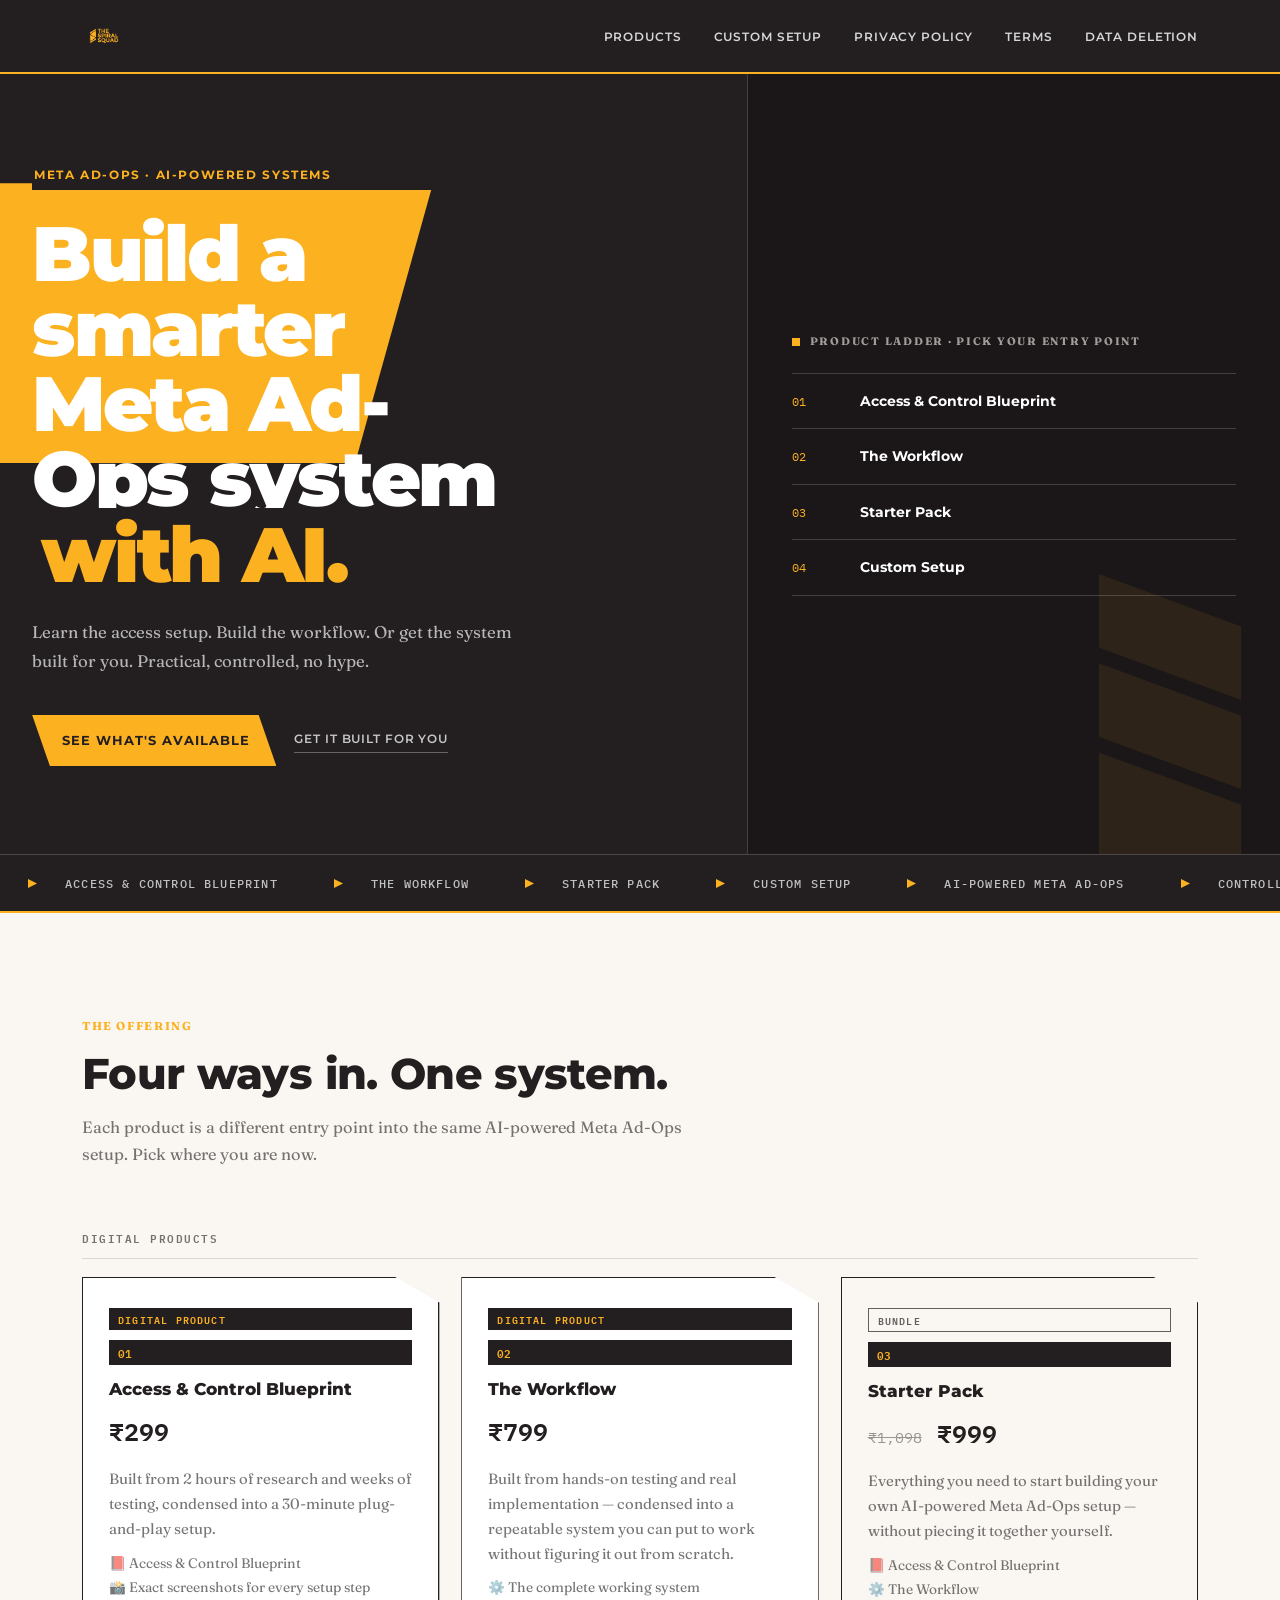
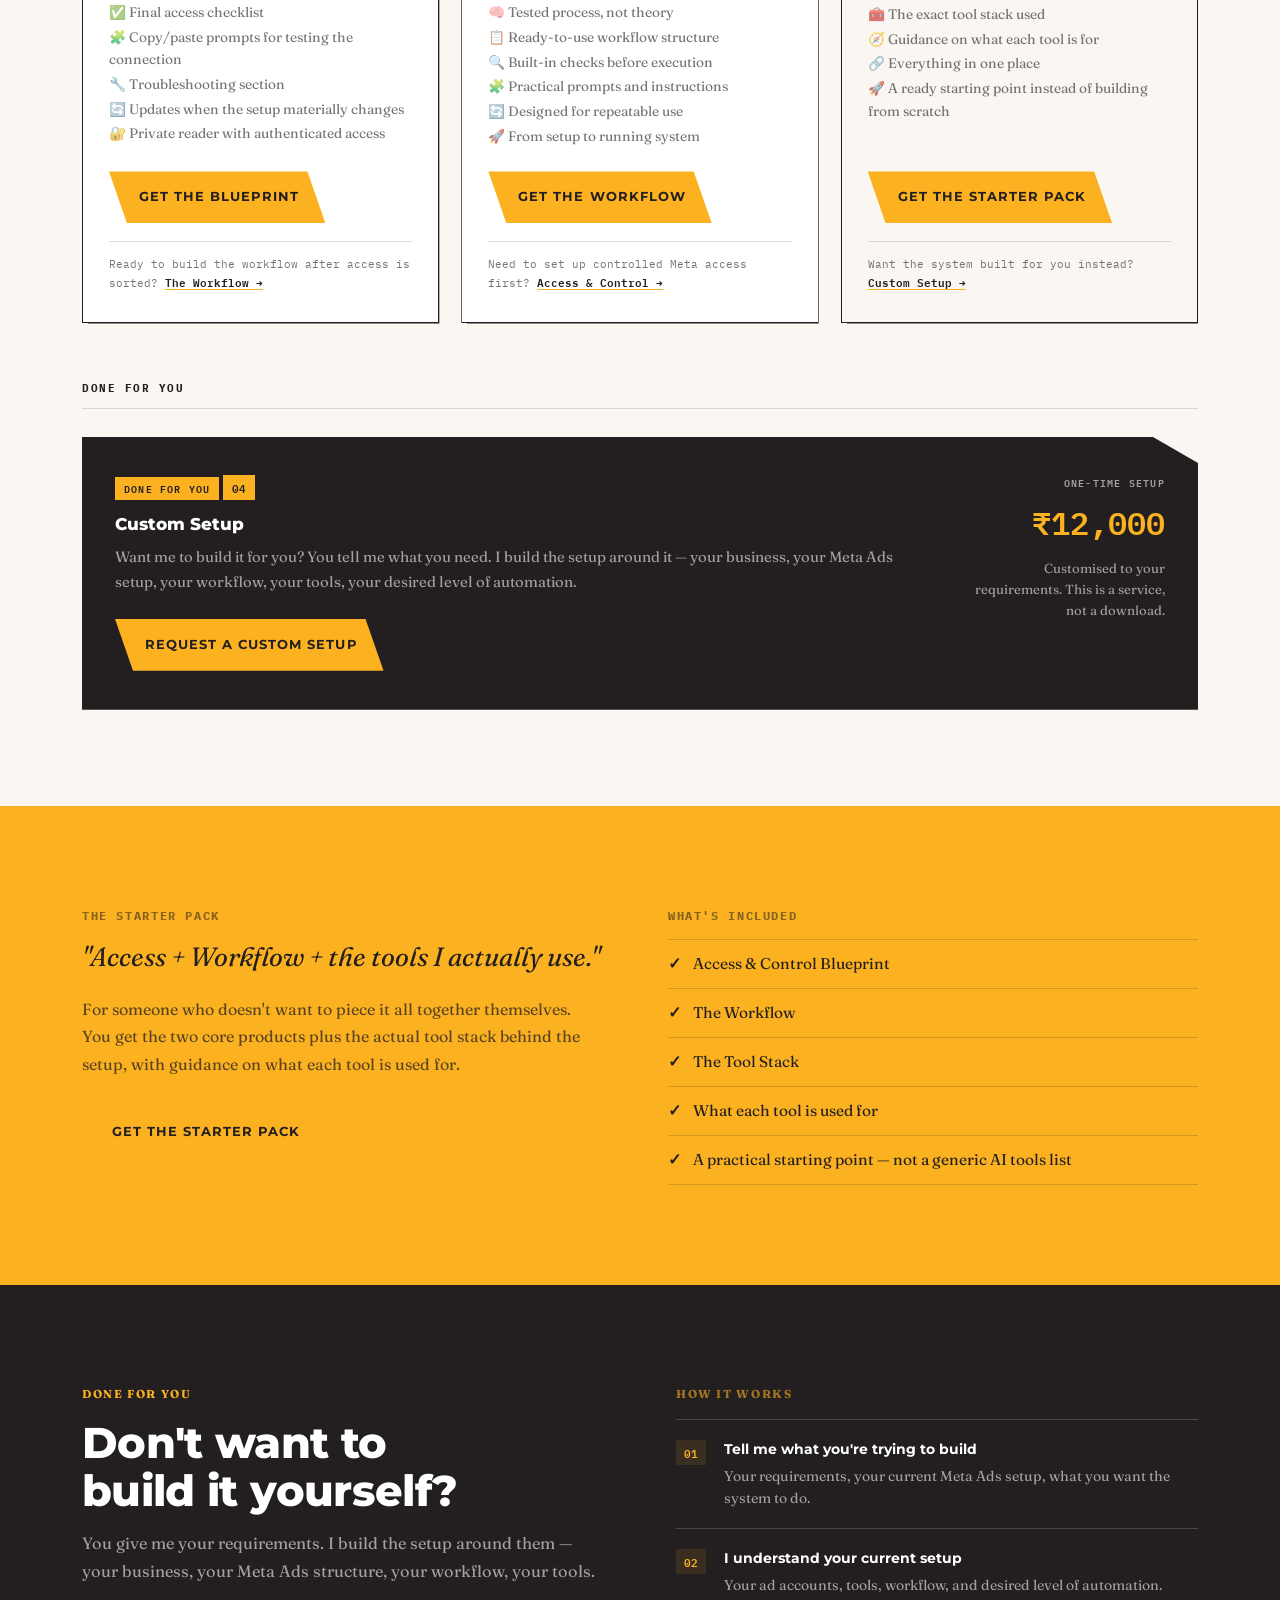
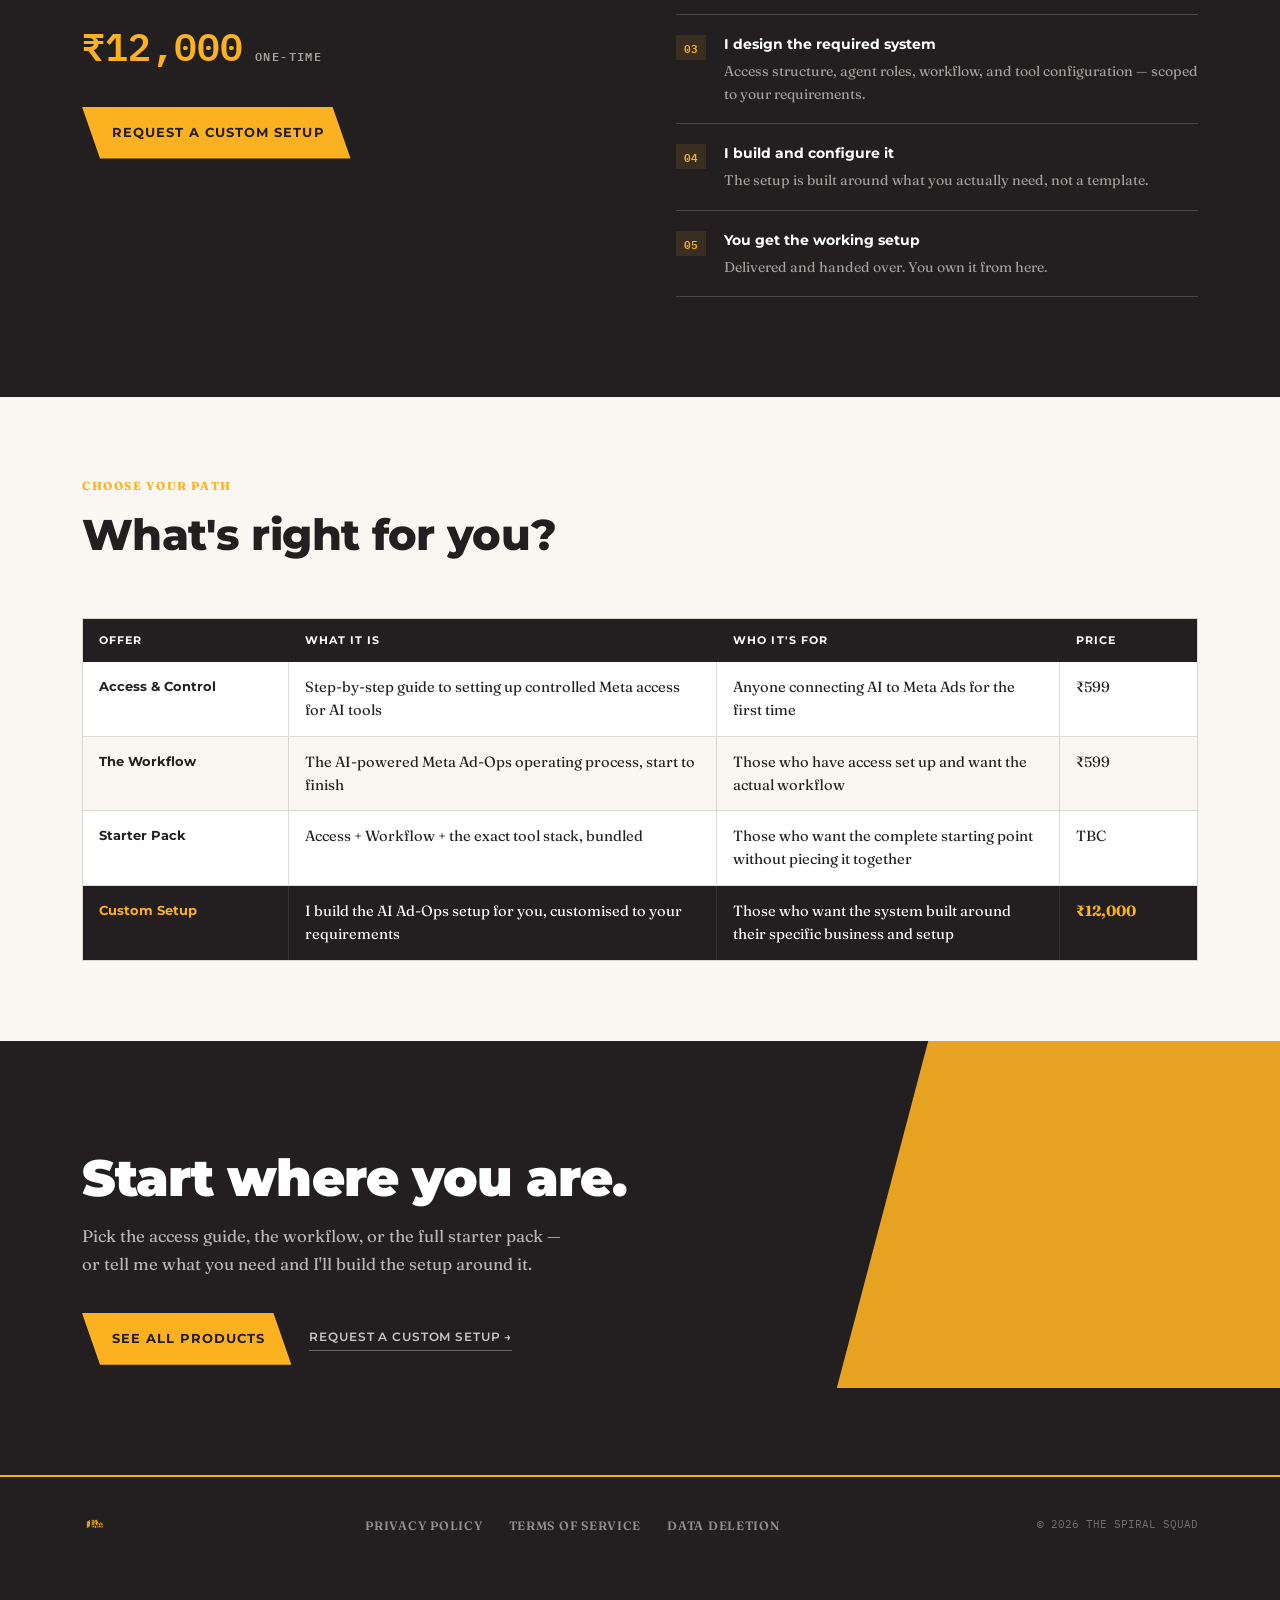
==== commit e5b37a31: "feat: remove "Price TBC — bundle launch coming soon" note from Starter Pack section Co-Authored-By: " ====
--- a/index.html
+++ b/index.html
@@ -210,7 +210,6 @@
           <li>What each tool is used for</li>
           <li>A practical starting point — not a generic AI tools list</li>
         </ul>
-        <p style="font-family:'IBM Plex Mono',monospace; font-size:.7rem; color:rgba(35,31,32,.55); margin-top:16px;">Price TBC — bundle launch coming soon.</p>
       </div>
     </div>
   </div>
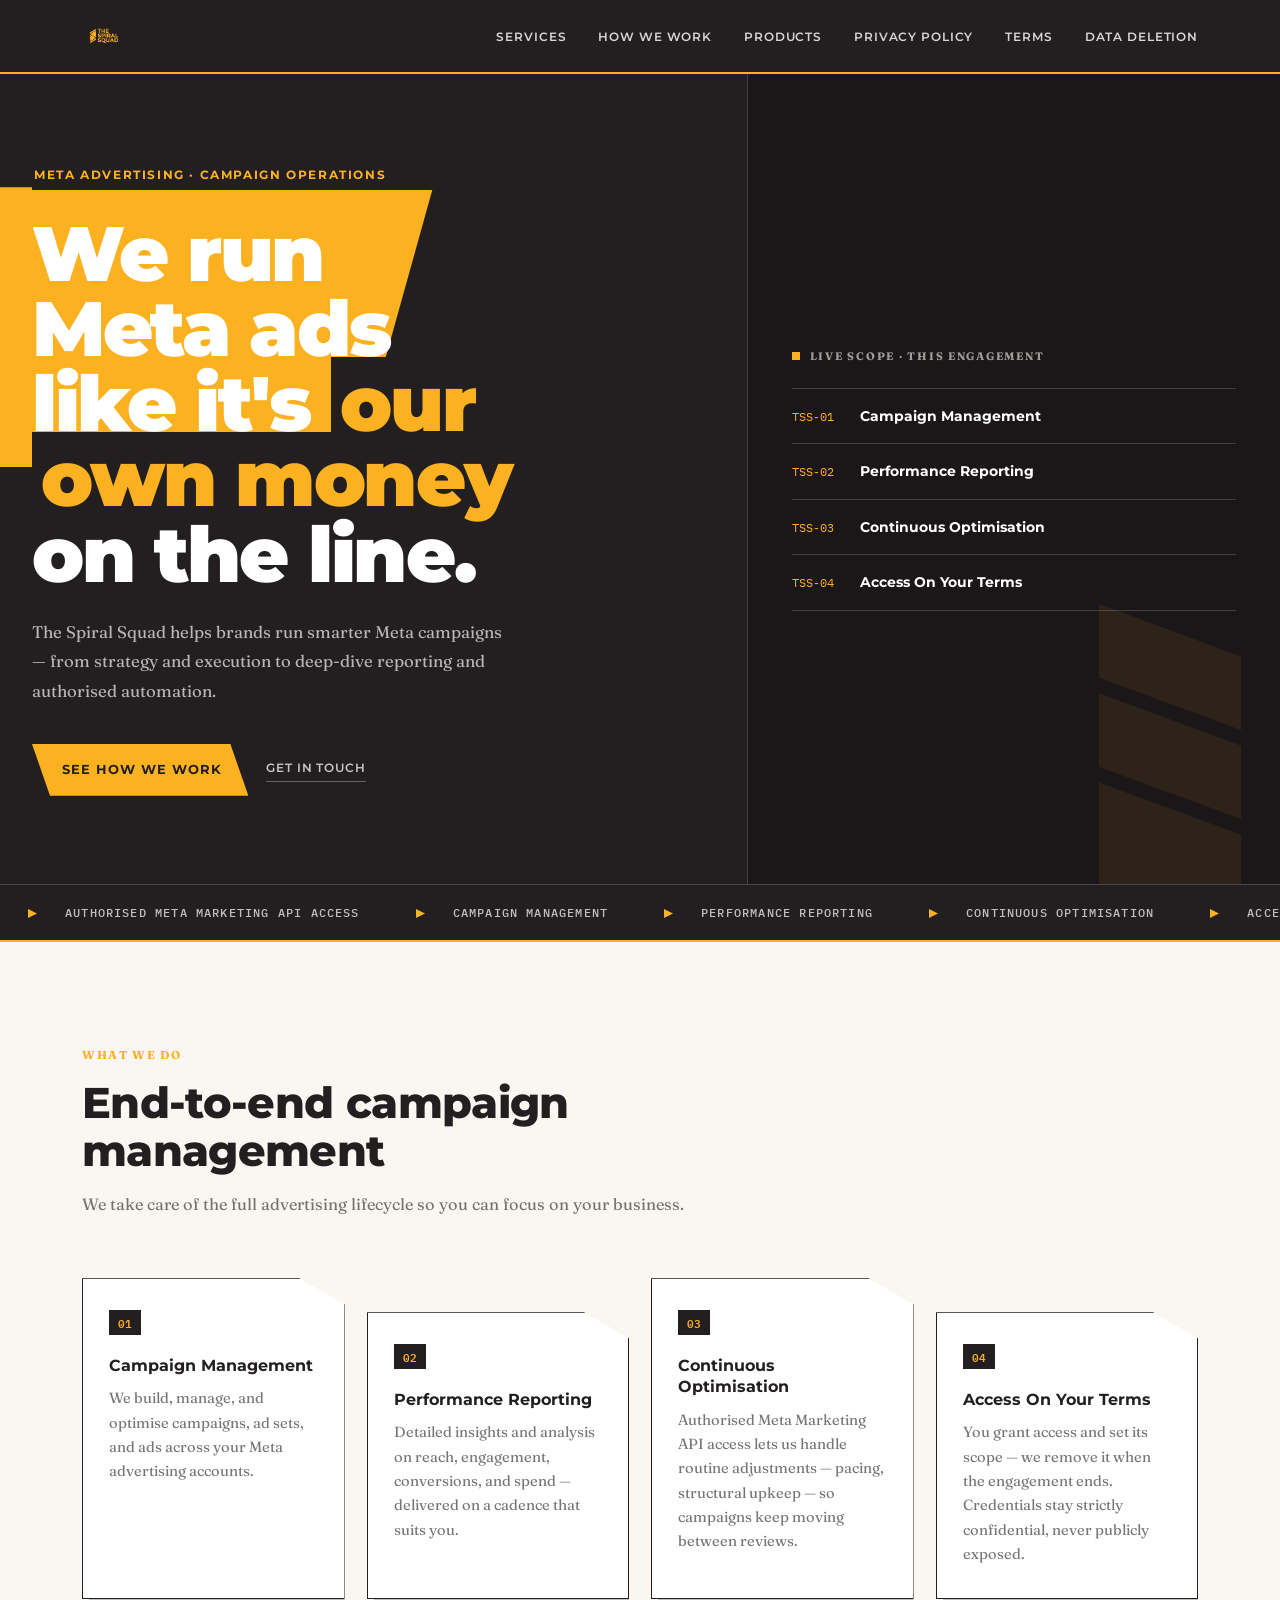
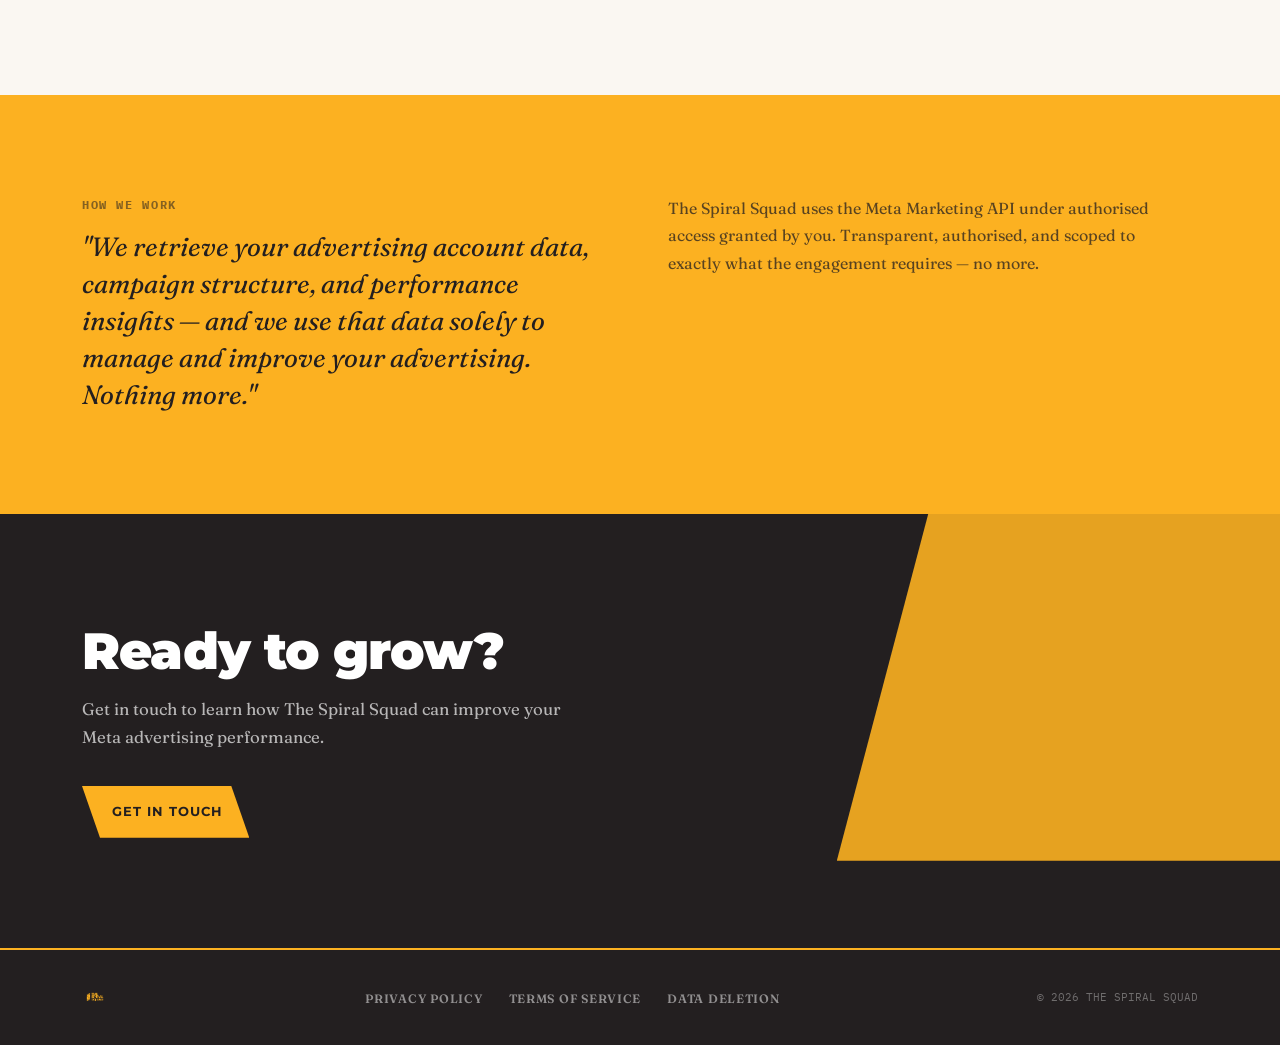
==== commit 829e452b: "fix: move products landing page to /products/, restore homepage - index.html restored to The Manifes" ====
--- a/index.html
+++ b/index.html
@@ -3,30 +3,32 @@
 <head>
   <meta charset="UTF-8">
   <meta name="viewport" content="width=device-width, initial-scale=1.0">
-  <title>The Spiral Squad — AI-powered Meta Ad-Ops systems</title>
-  <meta name="description" content="Build a smarter Meta Ad-Ops system with AI. Learn the access setup, build the workflow, or get the system built for you. Practical AI tools and systems for Meta Ads.">
+  <title>The Spiral Squad</title>
+  <meta name="description" content="The Spiral Squad — advertising management, performance analysis, and authorised automation for Meta campaigns.">
   <meta name="robots" content="index, follow">
   <link rel="canonical" href="https://thespiralsquad.com/">
   <link rel="icon" href="/favicon.ico" sizes="any">
-  <link rel="icon" type="image/png" sizes="32x32" href="assets/favicon-32.png">
-  <link rel="icon" type="image/png" sizes="16x16" href="assets/favicon-16.png">
-  <link rel="apple-touch-icon" sizes="180x180" href="assets/apple-touch-icon.png">
+  <link rel="icon" type="image/png" sizes="32x32" href="/assets/favicon-32.png">
+  <link rel="icon" type="image/png" sizes="16x16" href="/assets/favicon-16.png">
+  <link rel="apple-touch-icon" sizes="180x180" href="/assets/apple-touch-icon.png">
   <!-- Open Graph -->
   <meta property="og:type" content="website">
   <meta property="og:url" content="https://thespiralsquad.com/">
-  <meta property="og:title" content="The Spiral Squad — AI-powered Meta Ad-Ops systems">
-  <meta property="og:description" content="Build a smarter Meta Ad-Ops system with AI. Learn the access setup, build the workflow, or get the system built for you.">
+  <meta property="og:title" content="The Spiral Squad">
+  <meta property="og:description" content="The Spiral Squad — advertising management, performance analysis, and authorised automation for Meta campaigns.">
   <meta property="og:image" content="https://thespiralsquad.com/assets/social-card.png">
   <meta property="og:image:width" content="1200">
   <meta property="og:image:height" content="630">
   <!-- Twitter Card -->
   <meta name="twitter:card" content="summary_large_image">
-  <meta name="twitter:title" content="The Spiral Squad — AI-powered Meta Ad-Ops systems">
-  <meta name="twitter:description" content="Build a smarter Meta Ad-Ops system with AI. Learn the access setup, build the workflow, or get the system built for you.">
+  <meta name="twitter:title" content="The Spiral Squad">
+  <meta name="twitter:description" content="The Spiral Squad — advertising management, performance analysis, and authorised automation for Meta campaigns.">
   <meta name="twitter:image" content="https://thespiralsquad.com/assets/social-card.png">
   <link rel="preconnect" href="https://fonts.googleapis.com">
   <link rel="preconnect" href="https://fonts.gstatic.com" crossorigin>
   <link rel="stylesheet" href="styles.css">
+  <!-- Set 'js' class synchronously before paint so reveal CSS starts hidden
+       only when JS is confirmed available — content never stuck invisible. -->
   <script>document.documentElement.classList.add('js');</script>
 </head>
 <body>
@@ -44,8 +46,9 @@
       </svg>
     </button>
     <ul class="nav-links" id="nav-links">
-      <li><a href="#products">Products</a></li>
-      <li><a href="#custom-setup">Custom Setup</a></li>
+      <li><a href="#services">Services</a></li>
+      <li><a href="#how">How we work</a></li>
+      <li><a href="/products/">Products</a></li>
       <li><a href="/privacy-policy/">Privacy Policy</a></li>
       <li><a href="/terms-of-service/">Terms</a></li>
       <li><a href="/data-deletion/">Data Deletion</a></li>
@@ -53,17 +56,16 @@
   </div>
 </nav>
 
-<!-- HERO ─────────────────────────────────────────────────────── -->
 <section class="hero">
   <div class="hero-grid">
     <div class="hero-left">
       <div class="hero-flag" aria-hidden="true"></div>
-      <span class="eyebrow">Meta Ad-Ops · AI-powered systems</span>
-      <h1>Build a smarter Meta Ad-Ops system <span class="lit">with AI.</span></h1>
-      <p class="hero-sub">Learn the access setup. Build the workflow. Or get the system built for you. Practical, controlled, no hype.</p>
+      <span class="eyebrow">Meta Advertising · Campaign Operations</span>
+      <h1>We run Meta ads like it's <span class="lit">our own money</span> on the line.</h1>
+      <p class="hero-sub">The Spiral Squad helps brands run smarter Meta campaigns — from strategy and execution to deep-dive reporting and authorised automation.</p>
       <div class="hero-actions">
-        <a href="#products" class="btn">See what's available</a>
-        <a href="#custom-setup" class="btn-ghost">Get it built for you</a>
+        <a href="#services" class="btn">See how we work</a>
+        <a href="mailto:raj@thespiralsquad.com" class="btn-ghost">Get in touch</a>
       </div>
     </div>
     <div class="hero-right">
@@ -72,12 +74,12 @@
         <path d="M0 170 L271 270 L271 410 L0 310 Z" fill="#FCB121"/>
         <path d="M0 340 L271 440 L271 648 L0 548 Z" fill="#FCB121"/>
       </svg>
-      <p class="docket-head">Product ladder · pick your entry point</p>
+      <p class="docket-head">Live scope · this engagement</p>
       <ul class="docket">
-        <li><span class="code mono">01</span><span class="name">Access &amp; Control Blueprint</span></li>
-        <li><span class="code mono">02</span><span class="name">The Workflow</span></li>
-        <li><span class="code mono">03</span><span class="name">Starter Pack</span></li>
-        <li><span class="code mono">04</span><span class="name">Custom Setup</span></li>
+        <li><span class="code mono">TSS&#8209;01</span><span class="name">Campaign Management</span></li>
+        <li><span class="code mono">TSS&#8209;02</span><span class="name">Performance Reporting</span></li>
+        <li><span class="code mono">TSS&#8209;03</span><span class="name">Continuous Optimisation</span></li>
+        <li><span class="code mono">TSS&#8209;04</span><span class="name">Access On Your Terms</span></li>
       </ul>
     </div>
   </div>
@@ -87,245 +89,60 @@
   <div class="ticker-track" id="tickerTrack"></div>
 </div>
 
-<!-- PRODUCTS ──────────────────────────────────────────────────── -->
-<!-- id="services" kept for back-compat with links from sub-pages -->
-<section class="section" id="products">
-  <span id="services" aria-hidden="true" style="display:none"></span>
+<section class="section" id="services">
   <div class="container">
     <div class="section-head">
-      <span class="section-label">The offering</span>
-      <h2 class="section-title">Four ways in. One system.</h2>
-      <p class="section-body">Each product is a different entry point into the same AI-powered Meta Ad-Ops setup. Pick where you are now.</p>
-    </div>
-
-    <!-- DIGITAL PRODUCTS ───── -->
-    <p class="products-group-label mono">Digital Products</p>
-    <div class="card-grid card-grid--3 reveal-group">
-
-      <!-- 01 Access & Control -->
-      <div class="prod-card reveal">
-        <span class="prod-type">Digital Product</span>
+      <span class="section-label">What we do</span>
+      <h2 class="section-title">End-to-end campaign management</h2>
+      <p class="section-body">We take care of the full advertising lifecycle so you can focus on your business.</p>
+    </div>
+
+    <div class="card-grid">
+      <div class="card reveal">
         <span class="tag mono">01</span>
-        <h3>Access &amp; Control Blueprint</h3>
-        <div class="prod-price mono">₹299</div>
-        <div class="prod-desc">
-          <p class="prod-desc-lead">Built from 2 hours of research and weeks of testing, condensed into a 30-minute plug-and-play setup.</p>
-          <ul class="prod-desc-list">
-            <li>📕 Access &amp; Control Blueprint</li>
-            <li>📸 Exact screenshots for every setup step</li>
-            <li>✅ Final access checklist</li>
-            <li>🧩 Copy/paste prompts for testing the connection</li>
-            <li>🔧 Troubleshooting section</li>
-            <li>🔄 Updates when the setup materially changes</li>
-            <li>🔐 Private reader with authenticated access</li>
-          </ul>
-        </div>
-        <a href="https://pages.razorpay.com/accesscontrol" class="btn prod-cta">Get the Blueprint</a>
-        <p class="prod-cross">Ready to build the workflow after access is sorted? <a href="#workflow">The Workflow →</a></p>
-      </div>
-
-      <!-- 02 The Workflow -->
-      <div class="prod-card reveal" id="workflow">
-        <span class="prod-type">Digital Product</span>
+        <h3>Campaign Management</h3>
+        <p>We build, manage, and optimise campaigns, ad sets, and ads across your Meta advertising accounts.</p>
+      </div>
+      <div class="card reveal">
         <span class="tag mono">02</span>
-        <h3>The Workflow</h3>
-        <div class="prod-price mono">₹799</div>
-        <div class="prod-desc">
-          <p class="prod-desc-lead">Built from hands-on testing and real implementation — condensed into a repeatable system you can put to work without figuring it out from scratch.</p>
-          <ul class="prod-desc-list">
-            <li>⚙️ The complete working system</li>
-            <li>🧠 Tested process, not theory</li>
-            <li>📋 Ready-to-use workflow structure</li>
-            <li>🔍 Built-in checks before execution</li>
-            <li>🧩 Practical prompts and instructions</li>
-            <li>🔄 Designed for repeatable use</li>
-            <li>🚀 From setup to running system</li>
-          </ul>
-        </div>
-        <a href="https://rzp.io/rzp/metaworkflow" class="btn prod-cta">Get the Workflow</a>
-        <p class="prod-cross">Need to set up controlled Meta access first? <a href="#products">Access &amp; Control →</a></p>
-      </div>
-
-      <!-- 03 Starter Pack -->
-      <div class="prod-card prod-card--bundle reveal">
-        <span class="prod-type prod-type--bundle">Bundle</span>
+        <h3>Performance Reporting</h3>
+        <p>Detailed insights and analysis on reach, engagement, conversions, and spend — delivered on a cadence that suits you.</p>
+      </div>
+      <div class="card reveal">
         <span class="tag mono">03</span>
-        <h3>Starter Pack</h3>
-        <div class="prod-price mono"><s class="prod-price-orig">₹1,098</s>&nbsp;₹999</div>
-        <div class="prod-desc">
-          <p class="prod-desc-lead">Everything you need to start building your own AI-powered Meta Ad-Ops setup — without piecing it together yourself.</p>
-          <ul class="prod-desc-list">
-            <li>📕 Access &amp; Control Blueprint</li>
-            <li>⚙️ The Workflow</li>
-            <li>🧰 The exact tool stack used</li>
-            <li>🧭 Guidance on what each tool is for</li>
-            <li>🔗 Everything in one place</li>
-            <li>🚀 A ready starting point instead of building from scratch</li>
-          </ul>
-        </div>
-        <a href="#" class="btn prod-cta">Get the Starter Pack</a>
-        <p class="prod-cross">Want the system built for you instead? <a href="#custom-setup">Custom Setup →</a></p>
-      </div>
-    </div>
-
-    <!-- DONE FOR YOU ───────── -->
-    <p class="products-group-label products-group-label--dfy mono">Done For You</p>
-    <div class="prod-card prod-card--dfy reveal">
-      <div class="prod-dfy-inner">
-        <div class="prod-dfy-left">
-          <span class="prod-type prod-type--service">Done For You</span>
-          <span class="tag mono">04</span>
-          <h3>Custom Setup</h3>
-          <p class="prod-desc">Want me to build it for you? You tell me what you need. I build the setup around it — your business, your Meta Ads setup, your workflow, your tools, your desired level of automation.</p>
-          <a href="#custom-setup" class="btn">Request a Custom Setup</a>
-        </div>
-        <div class="prod-dfy-right">
-          <p class="prod-dfy-price-label mono">One-time setup</p>
-          <div class="prod-dfy-price mono">₹12,000</div>
-          <p class="prod-dfy-note">Customised to your requirements. This is a service, not a download.</p>
-        </div>
-      </div>
-    </div>
-
-  </div>
-</section>
-
-<!-- STARTER PACK DETAIL ────────────────────────────────────────── -->
-<section class="how" id="starter-pack">
-  <span id="how" aria-hidden="true" style="display:none"></span>
+        <h3>Continuous Optimisation</h3>
+        <p>Authorised Meta Marketing API access lets us handle routine adjustments — pacing, structural upkeep — so campaigns keep moving between reviews.</p>
+      </div>
+      <div class="card reveal">
+        <span class="tag mono">04</span>
+        <h3>Access On Your Terms</h3>
+        <p>You grant access and set its scope — we remove it when the engagement ends. Credentials stay strictly confidential, never publicly exposed.</p>
+      </div>
+    </div>
+  </div>
+</section>
+
+<section class="how" id="how">
   <div class="container">
     <div class="how-grid">
       <div>
-        <span class="section-label mono">The Starter Pack</span>
-        <p class="pull-quote">"Access + Workflow + the tools I actually use."</p>
-        <p class="how-body" style="margin-top:20px;">For someone who doesn't want to piece it all together themselves. You get the two core products plus the actual tool stack behind the setup, with guidance on what each tool is used for.</p>
-        <a href="#" class="btn" style="margin-top:28px; display:inline-flex;">Get the Starter Pack</a>
+        <span class="section-label mono">How we work</span>
+        <p class="pull-quote">"We retrieve your advertising account data, campaign structure, and performance insights — and we use that data solely to manage and improve your advertising. Nothing more."</p>
       </div>
       <div>
-        <span class="section-label mono" style="color:rgba(35,31,32,.55);">What's included</span>
-        <ul class="starter-includes">
-          <li>Access &amp; Control Blueprint</li>
-          <li>The Workflow</li>
-          <li>The Tool Stack</li>
-          <li>What each tool is used for</li>
-          <li>A practical starting point — not a generic AI tools list</li>
-        </ul>
-      </div>
-    </div>
-  </div>
-</section>
-
-<!-- CUSTOM SETUP ──────────────────────────────────────────────── -->
-<section class="section dfy-section" id="custom-setup">
-  <div class="container">
-    <div class="dfy-grid">
-      <div>
-        <span class="section-label">Done For You</span>
-        <h2 class="section-title" style="color:var(--white);">Don't want to build it yourself?</h2>
-        <p class="section-body" style="color:var(--ink-soft-on-dark);">You give me your requirements. I build the setup around them — your business, your Meta Ads structure, your workflow, your tools.</p>
-        <div class="dfy-price-block">
-          <span class="dfy-price mono">₹12,000</span>
-          <span class="dfy-period mono">one-time</span>
-        </div>
-        <a href="mailto:raj@thespiralsquad.com" class="btn" style="margin-top:28px; display:inline-flex;">Request a Custom Setup</a>
-      </div>
-      <div>
-        <span class="section-label" style="color:rgba(252,177,33,.6);">How it works</span>
-        <div class="dfy-steps">
-          <div class="dfy-step">
-            <span class="dfy-step-num mono">01</span>
-            <div>
-              <p class="dfy-step-title">Tell me what you're trying to build</p>
-              <p class="dfy-step-body">Your requirements, your current Meta Ads setup, what you want the system to do.</p>
-            </div>
-          </div>
-          <div class="dfy-step">
-            <span class="dfy-step-num mono">02</span>
-            <div>
-              <p class="dfy-step-title">I understand your current setup</p>
-              <p class="dfy-step-body">Your ad accounts, tools, workflow, and desired level of automation.</p>
-            </div>
-          </div>
-          <div class="dfy-step">
-            <span class="dfy-step-num mono">03</span>
-            <div>
-              <p class="dfy-step-title">I design the required system</p>
-              <p class="dfy-step-body">Access structure, agent roles, workflow, and tool configuration — scoped to your requirements.</p>
-            </div>
-          </div>
-          <div class="dfy-step">
-            <span class="dfy-step-num mono">04</span>
-            <div>
-              <p class="dfy-step-title">I build and configure it</p>
-              <p class="dfy-step-body">The setup is built around what you actually need, not a template.</p>
-            </div>
-          </div>
-          <div class="dfy-step">
-            <span class="dfy-step-num mono">05</span>
-            <div>
-              <p class="dfy-step-title">You get the working setup</p>
-              <p class="dfy-step-body">Delivered and handed over. You own it from here.</p>
-            </div>
-          </div>
-        </div>
-      </div>
-    </div>
-  </div>
-</section>
-
-<!-- COMPARISON ────────────────────────────────────────────────── -->
-<section class="section" id="compare" style="padding-top:80px; padding-bottom:80px;">
-  <div class="container">
-    <div class="section-head">
-      <span class="section-label">Choose your path</span>
-      <h2 class="section-title">What's right for you?</h2>
-    </div>
-    <div class="compare-grid">
-      <div class="compare-row compare-row--head">
-        <span>Offer</span>
-        <span>What it is</span>
-        <span>Who it's for</span>
-        <span>Price</span>
-      </div>
-      <div class="compare-row">
-        <strong>Access &amp; Control</strong>
-        <span>Step-by-step guide to setting up controlled Meta access for AI tools</span>
-        <span>Anyone connecting AI to Meta Ads for the first time</span>
-        <span class="mono">₹599</span>
-      </div>
-      <div class="compare-row">
-        <strong>The Workflow</strong>
-        <span>The AI-powered Meta Ad-Ops operating process, start to finish</span>
-        <span>Those who have access set up and want the actual workflow</span>
-        <span class="mono">₹599</span>
-      </div>
-      <div class="compare-row">
-        <strong>Starter Pack</strong>
-        <span>Access + Workflow + the exact tool stack, bundled</span>
-        <span>Those who want the complete starting point without piecing it together</span>
-        <span class="mono">TBC</span>
-      </div>
-      <div class="compare-row compare-row--dfy">
-        <strong>Custom Setup</strong>
-        <span>I build the AI Ad-Ops setup for you, customised to your requirements</span>
-        <span>Those who want the system built around their specific business and setup</span>
-        <span class="mono">₹12,000</span>
-      </div>
-    </div>
-  </div>
-</section>
-
-<!-- FINAL CTA ─────────────────────────────────────────────────── -->
+        <p class="how-body">The Spiral Squad uses the Meta Marketing API under authorised access granted by you. Transparent, authorised, and scoped to exactly what the engagement requires — no more.</p>
+      </div>
+    </div>
+  </div>
+</section>
+
 <section class="cta">
   <div class="cta-flag" aria-hidden="true"></div>
   <div class="container">
     <div class="cta-inner">
-      <h2>Start where you are.</h2>
-      <p>Pick the access guide, the workflow, or the full starter pack — or tell me what you need and I'll build the setup around it.</p>
-      <div style="display:flex; gap:18px; flex-wrap:wrap; align-items:center;">
-        <a href="#products" class="btn">See all products</a>
-        <a href="mailto:raj@thespiralsquad.com" class="btn-ghost">Request a Custom Setup →</a>
-      </div>
+      <h2>Ready to grow?</h2>
+      <p>Get in touch to learn how The Spiral Squad can improve your Meta advertising performance.</p>
+      <a href="mailto:raj@thespiralsquad.com" class="btn">Get in touch</a>
     </div>
   </div>
 </section>
@@ -341,9 +158,6 @@
       <li><a href="/data-deletion/">Data Deletion</a></li>
     </ul>
     <p class="footer-copy">&copy; 2026 THE SPIRAL SQUAD</p>
-  </div>
-  <div class="container" style="padding-top:20px; padding-bottom:28px;">
-    <p class="legal-note">Meta is a trademark of Meta Platforms, Inc. The Spiral Squad is not affiliated with or endorsed by Meta.</p>
   </div>
 </footer>
 
@@ -373,15 +187,13 @@
   })();
 
   (function() {
-    // ── Ticker ─────────────────────────────────────────────────
+    // ── Ticker: two passes → seamless -50% translateX loop ────
     var items = [
-      'Access & Control Blueprint',
-      'The Workflow',
-      'Starter Pack',
-      'Custom Setup',
-      'AI-powered Meta Ad-Ops',
-      'Controlled Access',
-      'Practical Systems'
+      'Authorised Meta Marketing API Access',
+      'Campaign Management',
+      'Performance Reporting',
+      'Continuous Optimisation',
+      'Access On Your Terms'
     ];
     var flag  = '<svg viewBox="0 0 10 10" aria-hidden="true"><polygon points="0,0 10,5 0,10" fill="#FCB121"/></svg>';
     var track = document.getElementById('tickerTrack');
@@ -410,11 +222,11 @@
           io.unobserve(entry.target);
         }
       });
-    }, { threshold: 0.1, rootMargin: '0px 0px -5% 0px' });
+    }, { threshold: 0.15, rootMargin: '0px 0px -10% 0px' });
     items.forEach(function(el) { io.observe(el); });
     setTimeout(function() {
       items.forEach(function(el) { el.classList.add('in'); });
-    }, 1400);
+    }, 1200);
   })();
 </script>
 
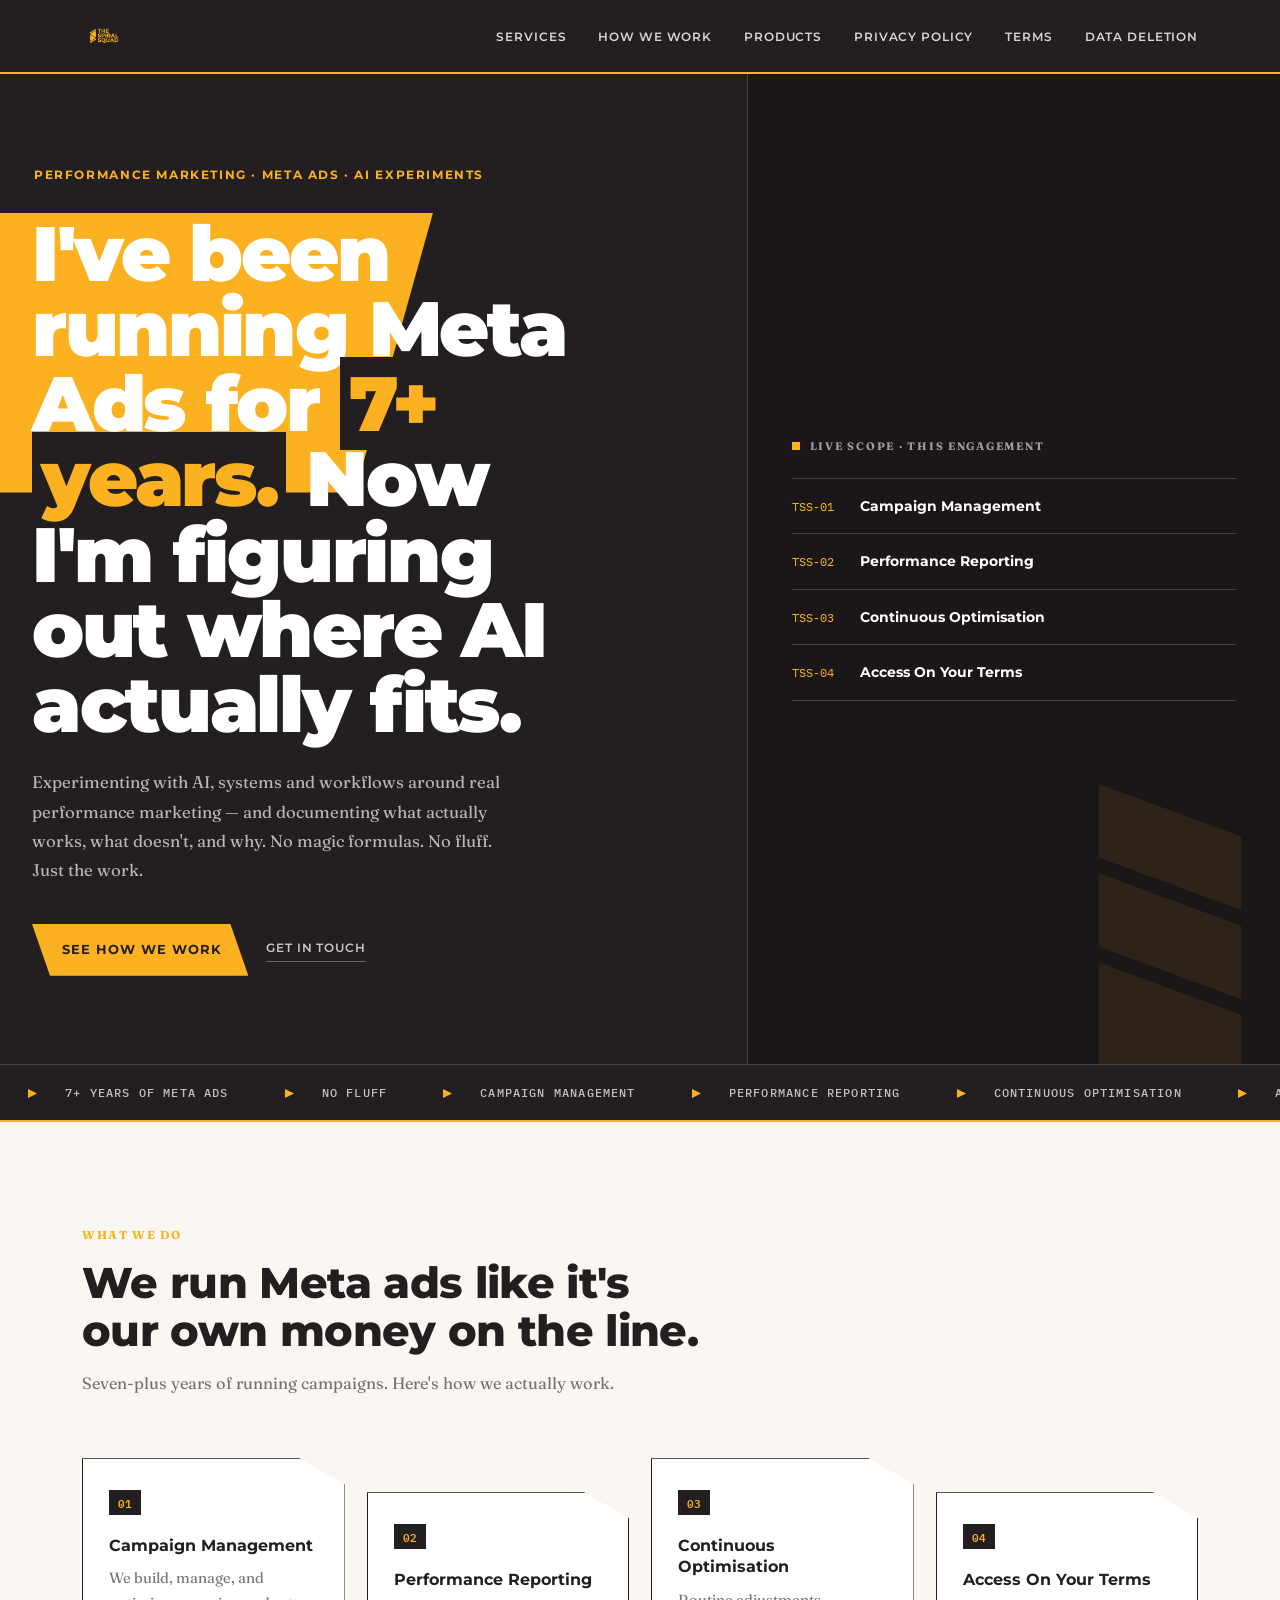
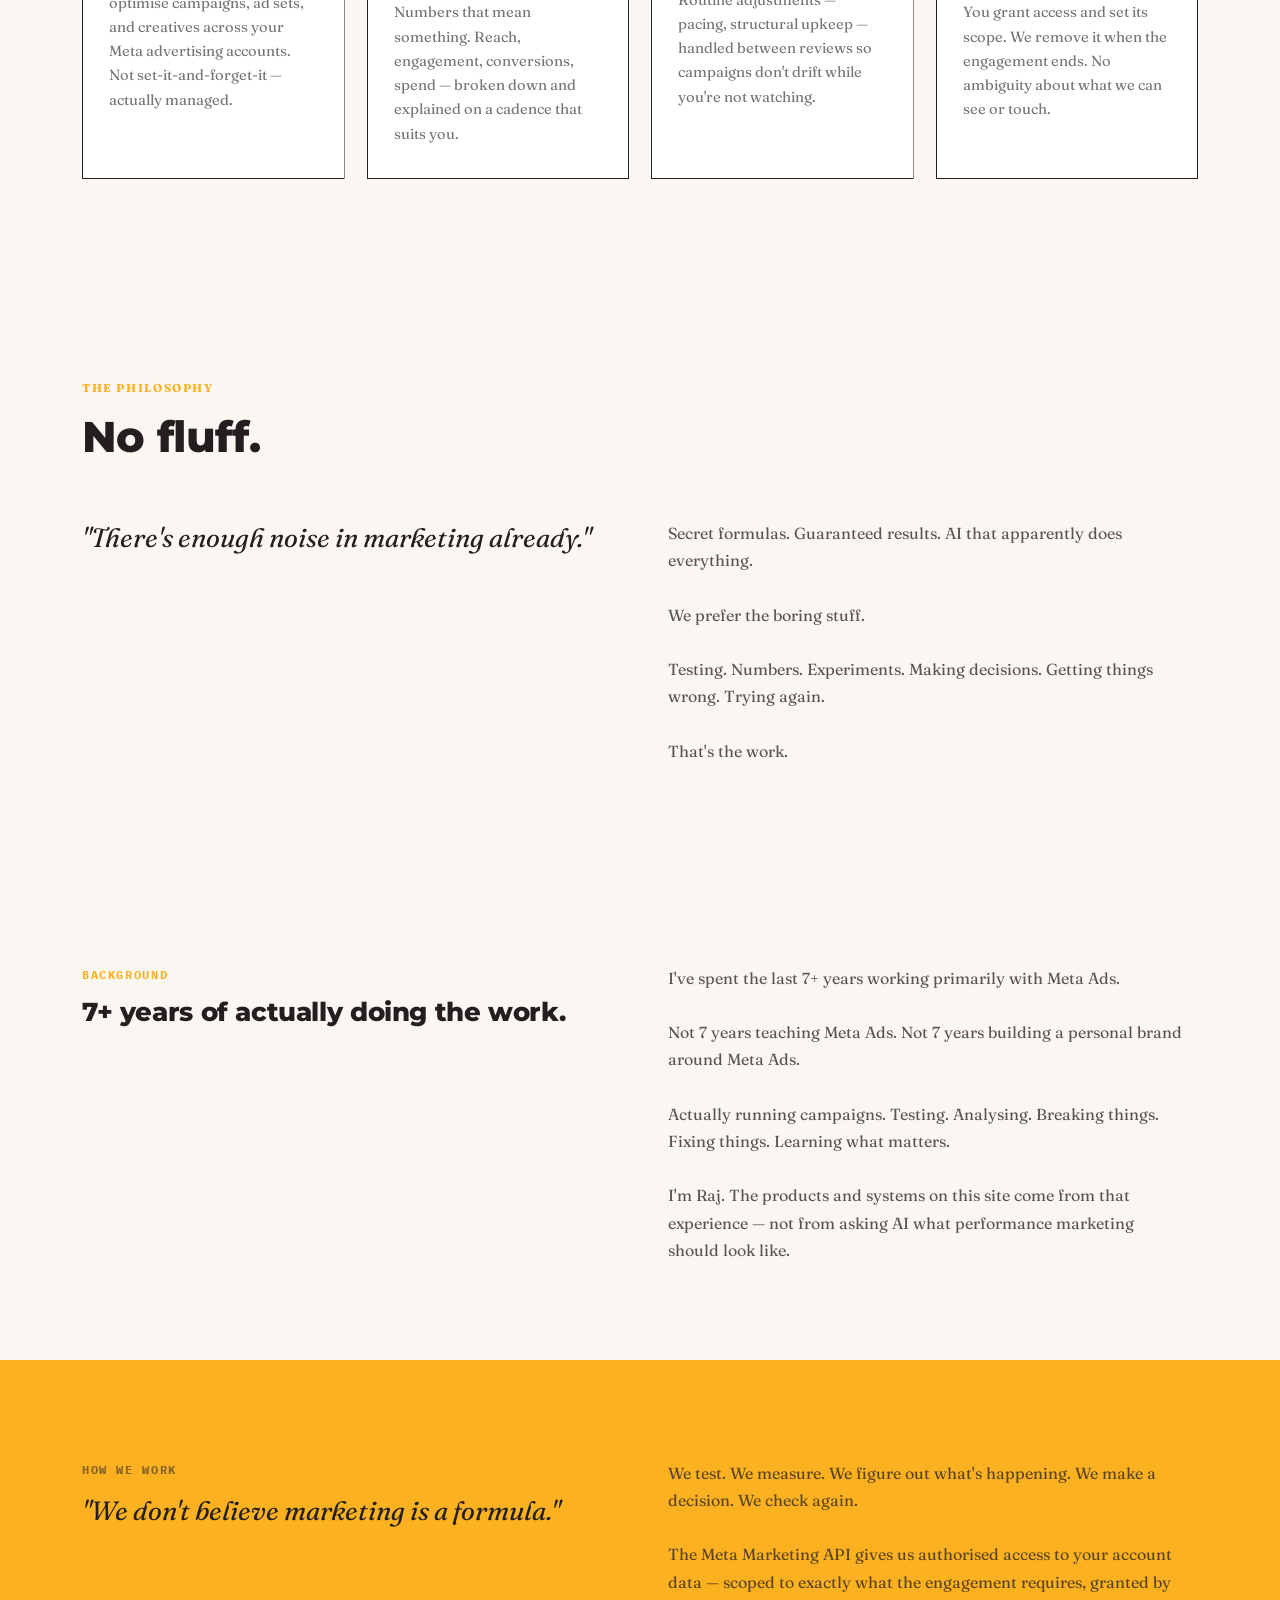
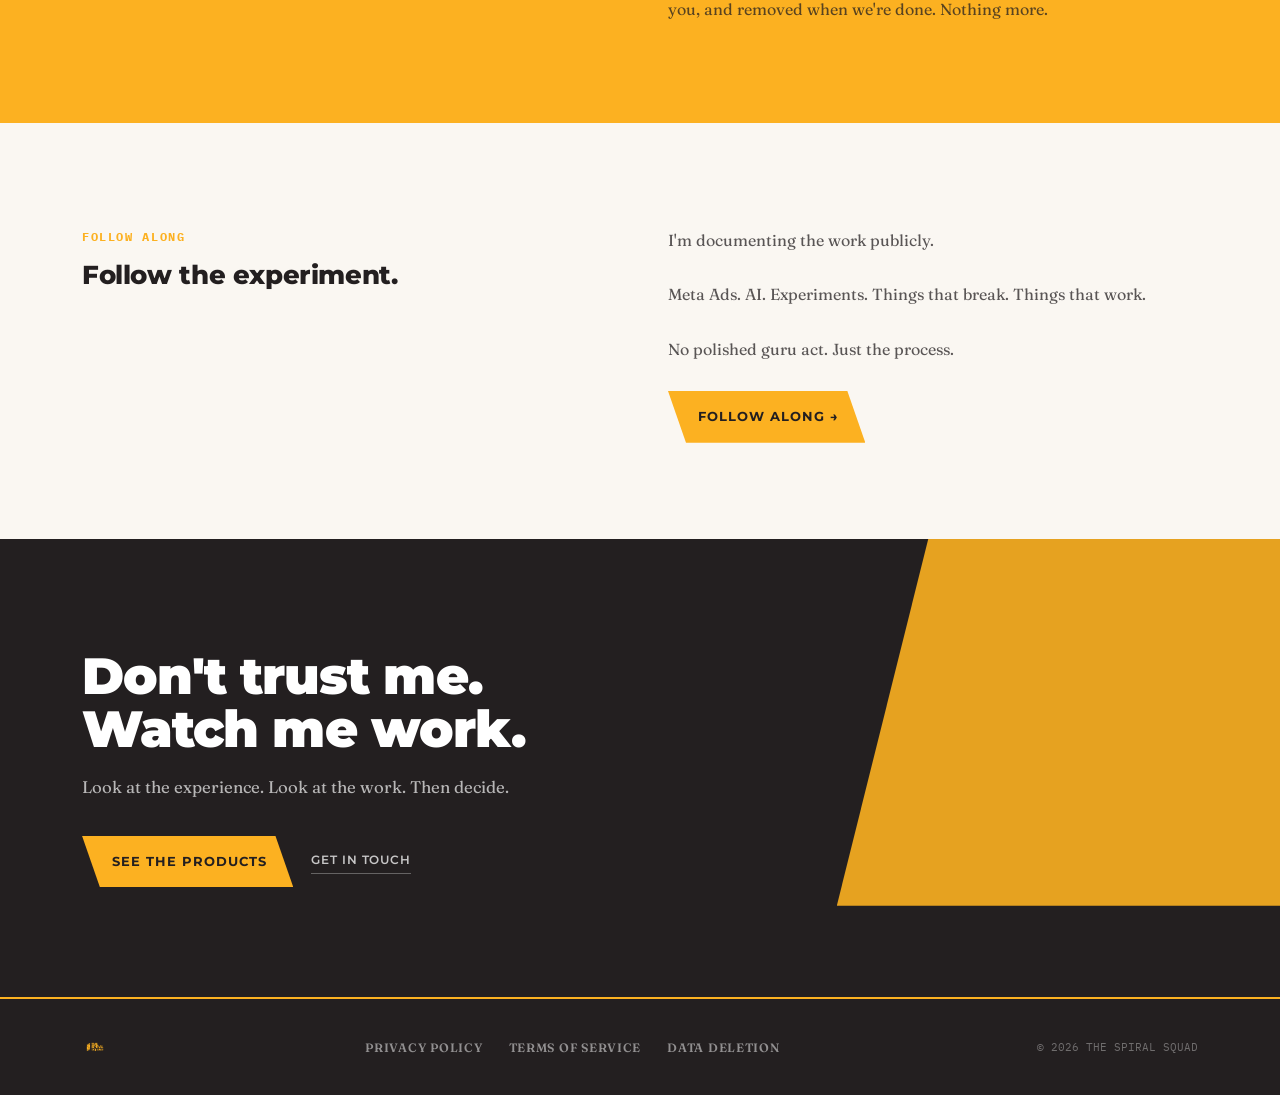
==== commit b06e9558: "No-Fluff brand update: copy + positioning overhaul across homepage and products Homepage: - Hero: up" ====
--- a/index.html
+++ b/index.html
@@ -4,7 +4,7 @@
   <meta charset="UTF-8">
   <meta name="viewport" content="width=device-width, initial-scale=1.0">
   <title>The Spiral Squad</title>
-  <meta name="description" content="The Spiral Squad — advertising management, performance analysis, and authorised automation for Meta campaigns.">
+  <meta name="description" content="7+ years running Meta Ads. Now figuring out where AI actually fits. Performance marketing, experimentation, and practical systems — no fluff.">
   <meta name="robots" content="index, follow">
   <link rel="canonical" href="https://thespiralsquad.com/">
   <link rel="icon" href="/favicon.ico" sizes="any">
@@ -60,9 +60,9 @@
   <div class="hero-grid">
     <div class="hero-left">
       <div class="hero-flag" aria-hidden="true"></div>
-      <span class="eyebrow">Meta Advertising · Campaign Operations</span>
-      <h1>We run Meta ads like it's <span class="lit">our own money</span> on the line.</h1>
-      <p class="hero-sub">The Spiral Squad helps brands run smarter Meta campaigns — from strategy and execution to deep-dive reporting and authorised automation.</p>
+      <span class="eyebrow">Performance Marketing · Meta Ads · AI Experiments</span>
+      <h1>I've been running Meta Ads for <span class="lit">7+ years.</span> Now I'm figuring out where AI actually fits.</h1>
+      <p class="hero-sub">Experimenting with AI, systems and workflows around real performance marketing — and documenting what actually works, what doesn't, and why. No magic formulas. No fluff. Just the work.</p>
       <div class="hero-actions">
         <a href="#services" class="btn">See how we work</a>
         <a href="mailto:raj@thespiralsquad.com" class="btn-ghost">Get in touch</a>
@@ -93,30 +93,61 @@
   <div class="container">
     <div class="section-head">
       <span class="section-label">What we do</span>
-      <h2 class="section-title">End-to-end campaign management</h2>
-      <p class="section-body">We take care of the full advertising lifecycle so you can focus on your business.</p>
+      <h2 class="section-title">We run Meta ads like it's our own money on the line.</h2>
+      <p class="section-body">Seven-plus years of running campaigns. Here's how we actually work.</p>
     </div>
 
     <div class="card-grid">
       <div class="card reveal">
         <span class="tag mono">01</span>
         <h3>Campaign Management</h3>
-        <p>We build, manage, and optimise campaigns, ad sets, and ads across your Meta advertising accounts.</p>
+        <p>We build, manage, and optimise campaigns, ad sets, and creatives across your Meta advertising accounts. Not set-it-and-forget-it — actually managed.</p>
       </div>
       <div class="card reveal">
         <span class="tag mono">02</span>
         <h3>Performance Reporting</h3>
-        <p>Detailed insights and analysis on reach, engagement, conversions, and spend — delivered on a cadence that suits you.</p>
+        <p>Numbers that mean something. Reach, engagement, conversions, spend — broken down and explained on a cadence that suits you.</p>
       </div>
       <div class="card reveal">
         <span class="tag mono">03</span>
         <h3>Continuous Optimisation</h3>
-        <p>Authorised Meta Marketing API access lets us handle routine adjustments — pacing, structural upkeep — so campaigns keep moving between reviews.</p>
+        <p>Routine adjustments — pacing, structural upkeep — handled between reviews so campaigns don't drift while you're not watching.</p>
       </div>
       <div class="card reveal">
         <span class="tag mono">04</span>
         <h3>Access On Your Terms</h3>
-        <p>You grant access and set its scope — we remove it when the engagement ends. Credentials stay strictly confidential, never publicly exposed.</p>
+        <p>You grant access and set its scope. We remove it when the engagement ends. No ambiguity about what we can see or touch.</p>
+      </div>
+    </div>
+  </div>
+</section>
+
+<section class="section" id="no-fluff">
+  <div class="container">
+    <div class="section-head">
+      <span class="section-label">The philosophy</span>
+      <h2 class="section-title">No fluff.</h2>
+    </div>
+    <div class="how-grid">
+      <div>
+        <p class="pull-quote">"There's enough noise in marketing already."</p>
+      </div>
+      <div>
+        <p class="how-body">Secret formulas. Guaranteed results. AI that apparently does everything.<br><br>We prefer the boring stuff.<br><br>Testing. Numbers. Experiments. Making decisions. Getting things wrong. Trying again.<br><br>That's the work.</p>
+      </div>
+    </div>
+  </div>
+</section>
+
+<section class="section" id="experience">
+  <div class="container">
+    <div class="how-grid">
+      <div>
+        <span class="section-label mono">Background</span>
+        <h2 class="section-title" style="font-size:1.6rem; margin-top:12px;">7+ years of actually doing the work.</h2>
+      </div>
+      <div>
+        <p class="how-body">I've spent the last 7+ years working primarily with Meta Ads.<br><br>Not 7 years teaching Meta Ads. Not 7 years building a personal brand around Meta Ads.<br><br>Actually running campaigns. Testing. Analysing. Breaking things. Fixing things. Learning what matters.<br><br>I'm Raj. The products and systems on this site come from that experience — not from asking AI what performance marketing should look like.</p>
       </div>
     </div>
   </div>
@@ -127,10 +158,25 @@
     <div class="how-grid">
       <div>
         <span class="section-label mono">How we work</span>
-        <p class="pull-quote">"We retrieve your advertising account data, campaign structure, and performance insights — and we use that data solely to manage and improve your advertising. Nothing more."</p>
-      </div>
-      <div>
-        <p class="how-body">The Spiral Squad uses the Meta Marketing API under authorised access granted by you. Transparent, authorised, and scoped to exactly what the engagement requires — no more.</p>
+        <p class="pull-quote">"We don't believe marketing is a formula."</p>
+      </div>
+      <div>
+        <p class="how-body">We test. We measure. We figure out what's happening. We make a decision. We check again.<br><br>The Meta Marketing API gives us authorised access to your account data — scoped to exactly what the engagement requires, granted by you, and removed when we're done. Nothing more.</p>
+      </div>
+    </div>
+  </div>
+</section>
+
+<section class="section" id="follow">
+  <div class="container">
+    <div class="how-grid">
+      <div>
+        <span class="section-label mono">Follow along</span>
+        <h2 class="section-title" style="font-size:1.6rem; margin-top:12px;">Follow the experiment.</h2>
+      </div>
+      <div>
+        <p class="how-body">I'm documenting the work publicly.<br><br>Meta Ads. AI. Experiments. Things that break. Things that work.<br><br>No polished guru act. Just the process.</p>
+        <a href="https://www.instagram.com/rajrkadam" class="btn" style="margin-top:28px; display:inline-flex;" target="_blank" rel="noopener">Follow Along →</a>
       </div>
     </div>
   </div>
@@ -140,9 +186,12 @@
   <div class="cta-flag" aria-hidden="true"></div>
   <div class="container">
     <div class="cta-inner">
-      <h2>Ready to grow?</h2>
-      <p>Get in touch to learn how The Spiral Squad can improve your Meta advertising performance.</p>
-      <a href="mailto:raj@thespiralsquad.com" class="btn">Get in touch</a>
+      <h2>Don't trust me. Watch me work.</h2>
+      <p>Look at the experience. Look at the work. Then decide.</p>
+      <div style="display:flex; gap:18px; flex-wrap:wrap; align-items:center;">
+        <a href="/products/" class="btn">See the products</a>
+        <a href="mailto:raj@thespiralsquad.com" class="btn-ghost">Get in touch</a>
+      </div>
     </div>
   </div>
 </section>
@@ -189,11 +238,13 @@
   (function() {
     // ── Ticker: two passes → seamless -50% translateX loop ────
     var items = [
-      'Authorised Meta Marketing API Access',
+      '7+ Years of Meta Ads',
+      'No Fluff',
       'Campaign Management',
       'Performance Reporting',
       'Continuous Optimisation',
-      'Access On Your Terms'
+      'AI Experiments',
+      'Just the Work'
     ];
     var flag  = '<svg viewBox="0 0 10 10" aria-hidden="true"><polygon points="0,0 10,5 0,10" fill="#FCB121"/></svg>';
     var track = document.getElementById('tickerTrack');
--- a/styles.css
+++ b/styles.css
@@ -149,6 +149,18 @@
 }
 .btn-ghost:hover { color: var(--yellow); border-color: var(--yellow); }
 
+.btn-outline {
+  display: inline-flex; align-items: center;
+  color: var(--charcoal); text-decoration: none;
+  font-family: 'Montserrat', sans-serif;
+  font-size: .8rem; font-weight: 700; letter-spacing: .08em; text-transform: uppercase;
+  padding: 15px 26px 15px 30px;
+  clip-path: polygon(0 0, calc(100% - 18px) 0, 100% 100%, 18px 100%);
+  border: 2px solid var(--charcoal);
+  transition: background .15s, color .15s;
+}
+.btn-outline:hover { background: var(--charcoal); color: var(--white); }
+
 /* hero right: manifest docket panel */
 .hero-right {
   position: relative; background: #1B1718;
@@ -175,6 +187,28 @@
 .docket li:last-child { border-bottom: 1px solid var(--line-on-dark); }
 .docket .code { font-size: .76rem; color: var(--yellow); flex: none; width: 52px; }
 .docket .name { font-family: 'Montserrat', sans-serif; font-weight: 700; font-size: .9rem; color: var(--white); }
+
+/* category docket rows */
+.docket-cat {
+  display: flex; flex-direction: column; gap: 3px;
+  text-decoration: none; flex: 1;
+}
+.docket-cat-desc {
+  font-family: 'IBM Plex Mono', monospace; font-size: .62rem;
+  color: rgba(255,255,255,.32); letter-spacing: .04em; line-height: 1.4;
+}
+a.docket-cat:hover .name { color: var(--yellow); }
+a.docket-cat:hover .docket-cat-desc { color: rgba(255,255,255,.5); }
+
+/* coming-soon rows */
+.docket-soon { opacity: .45; }
+.docket-soon .docket-cat { cursor: default; }
+.docket-pill {
+  font-family: 'IBM Plex Mono', monospace; font-size: .58rem; font-weight: 600;
+  letter-spacing: .1em; text-transform: uppercase;
+  color: rgba(255,255,255,.5); border: 1px solid rgba(255,255,255,.2);
+  padding: 2px 7px; align-self: center; flex: none; white-space: nowrap;
+}
 
 /* ---------- ticker ---------- */
 .ticker {
@@ -320,6 +354,135 @@
   text-underline-offset: 3px; text-decoration-color: var(--yellow);
 }
 .prose a:hover { color: var(--yellow); }
+
+/* ---------- products ---------- */
+.products-hero { background: var(--charcoal); padding: 80px 0 64px; border-bottom: 3px solid var(--yellow); }
+.products-hero h1 {
+  font-size: clamp(2rem, 5vw, 3.8rem); font-weight: 900; letter-spacing: -0.02em;
+  line-height: 1.05; color: var(--white); max-width: 16ch; margin-bottom: 18px;
+}
+.products-hero h1 .lit {
+  background: var(--charcoal); color: var(--yellow);
+  padding: 0 .12em; box-decoration-break: clone; -webkit-box-decoration-break: clone;
+}
+.products-hero .hero-sub {
+  font-family: 'Fraunces', serif; font-size: 1.05rem;
+  color: rgba(255,255,255,.65); max-width: 50ch;
+}
+
+.products-grid { display: grid; grid-template-columns: repeat(3, 1fr); gap: 28px; margin-top: 60px; }
+
+.product-card {
+  background: var(--white); border: 1px solid var(--charcoal);
+  padding: 32px 28px 36px;
+  clip-path: polygon(0 0, calc(100% - var(--notch-run)) 0, 100% var(--notch), 100% 100%, 0 100%);
+  filter: drop-shadow(7px 7px 0 var(--charcoal));
+  transition: transform .22s ease;
+  display: flex; flex-direction: column;
+}
+.product-card:hover { transform: translate(-4px, -4px); }
+.product-card .tag { font-family: 'IBM Plex Mono', monospace; font-size: .7rem; font-weight: 600; color: var(--yellow); background: var(--charcoal); display: inline-block; padding: 3px 9px; margin-bottom: 22px; }
+.product-card h3 { font-size: 1.1rem; font-weight: 800; letter-spacing: -0.01em; margin-bottom: 10px; line-height: 1.25; }
+.product-card .desc { font-family: 'Fraunces', serif; font-size: .95rem; color: var(--ink-soft); line-height: 1.65; flex: 1; }
+.product-card-footer { display: flex; align-items: center; justify-content: space-between; margin-top: 28px; padding-top: 20px; border-top: 1px solid var(--line); }
+.product-price { font-family: 'IBM Plex Mono', monospace; font-size: 1.05rem; font-weight: 600; color: var(--charcoal); }
+.btn-sm {
+  display: inline-flex; align-items: center; gap: 8px;
+  background: var(--yellow); color: var(--charcoal); text-decoration: none;
+  font-family: 'Montserrat', sans-serif;
+  font-size: .75rem; font-weight: 700; letter-spacing: .07em; text-transform: uppercase;
+  padding: 12px 20px 12px 22px;
+  clip-path: polygon(0 0, calc(100% - 14px) 0, 100% 100%, 14px 100%);
+  transition: background .15s;
+}
+.btn-sm:hover { background: var(--charcoal); color: var(--white); }
+
+/* ---------- product detail page ---------- */
+.product-detail-hero {
+  background: var(--charcoal); padding: 80px 0 64px; border-bottom: 3px solid var(--yellow);
+  position: relative; overflow: hidden;
+}
+.product-detail-hero .hero-flag {
+  position: absolute; right: -4%; top: -10%; width: 480px; height: 120%;
+  background: var(--yellow); opacity: .12;
+  clip-path: polygon(18% 0, 100% 0, 100% 100%, 0% 100%);
+}
+.product-detail-inner { position: relative; z-index: 1; max-width: 720px; }
+.product-detail-inner .eyebrow {
+  color: var(--yellow); margin-bottom: 20px;
+  background: var(--charcoal); padding: 4px 2px;
+}
+.product-detail-inner h1 {
+  font-size: clamp(2rem, 4.5vw, 3.4rem); font-weight: 900; letter-spacing: -0.02em;
+  line-height: 1.06; color: var(--white); margin-bottom: 20px;
+}
+.product-detail-inner .hero-sub {
+  font-family: 'Fraunces', serif; font-size: 1.05rem;
+  color: rgba(255,255,255,.65); max-width: 52ch; margin-bottom: 36px; line-height: 1.75;
+}
+.product-meta-row { display: flex; align-items: center; gap: 28px; flex-wrap: wrap; }
+.product-meta-price { font-family: 'IBM Plex Mono', monospace; font-size: 1.4rem; font-weight: 600; color: var(--yellow); }
+
+.product-body { padding: 80px 0 96px; }
+.product-layout { display: grid; grid-template-columns: 1fr 380px; gap: 64px; align-items: start; }
+
+.feature-list { list-style: none; padding: 0; margin: 0 0 52px; }
+.feature-list li {
+  display: flex; gap: 18px; padding: 20px 0;
+  border-top: 1px solid var(--line); align-items: flex-start;
+}
+.feature-list li:last-child { border-bottom: 1px solid var(--line); }
+.feature-num {
+  font-family: 'IBM Plex Mono', monospace; font-size: .75rem; font-weight: 600;
+  color: var(--yellow); background: var(--charcoal);
+  padding: 3px 7px; flex: none; margin-top: 2px;
+}
+.feature-list .feature-text h4 {
+  font-family: 'Montserrat', sans-serif; font-size: .92rem; font-weight: 700;
+  margin-bottom: 4px; letter-spacing: .01em;
+}
+.feature-list .feature-text p {
+  font-family: 'Fraunces', serif; font-size: .92rem; color: var(--ink-soft); line-height: 1.65;
+}
+
+.included-box {
+  background: var(--white); border: 1px solid var(--charcoal);
+  padding: 32px 28px;
+  clip-path: polygon(0 0, calc(100% - var(--notch-run)) 0, 100% var(--notch), 100% 100%, 0 100%);
+  filter: drop-shadow(6px 6px 0 var(--charcoal));
+  position: sticky; top: 92px;
+}
+.included-box .box-label {
+  font-size: .68rem; font-weight: 700; letter-spacing: .14em; text-transform: uppercase;
+  color: var(--ink-soft); margin-bottom: 20px; display: block;
+}
+.included-box h3 { font-size: 1.3rem; font-weight: 900; margin-bottom: 6px; }
+.included-box .box-price { font-family: 'IBM Plex Mono', monospace; font-size: 1.6rem; font-weight: 600; color: var(--charcoal); margin-bottom: 24px; }
+.included-items { list-style: none; padding: 0; margin: 0 0 28px; }
+.included-items li {
+  font-family: 'Fraunces', serif; font-size: .92rem; color: #3A3838;
+  padding: 10px 0; border-top: 1px solid var(--line);
+  display: flex; align-items: baseline; gap: 10px; line-height: 1.5;
+}
+.included-items li:last-child { border-bottom: 1px solid var(--line); }
+.included-items li::before { content: "→"; color: var(--yellow); font-weight: 700; flex: none; }
+.box-note { font-family: 'IBM Plex Mono', monospace; font-size: .7rem; color: var(--ink-soft); margin-top: 14px; line-height: 1.6; }
+
+.who-section { background: var(--yellow); padding: 88px 0; }
+.who-grid { display: grid; grid-template-columns: 1fr 1fr; gap: 48px; align-items: start; }
+.who-section .section-label { color: rgba(35,31,32,.55); }
+.who-section .pull-quote {
+  font-family: 'Fraunces', serif; font-style: italic;
+  font-size: clamp(1.2rem, 2.2vw, 1.5rem); line-height: 1.45; color: var(--charcoal);
+}
+.audience-list { list-style: none; padding: 0; margin: 0; }
+.audience-list li {
+  font-family: 'Fraunces', serif; font-size: 1rem; color: rgba(35,31,32,.8);
+  padding: 12px 0; border-top: 1px solid rgba(35,31,32,.15);
+  display: flex; align-items: baseline; gap: 10px;
+}
+.audience-list li:last-child { border-bottom: 1px solid rgba(35,31,32,.15); }
+.audience-list li::before { content: "→"; color: var(--charcoal); font-weight: 700; font-size: .9rem; flex: none; }
 
 /* ---------- responsive ---------- */
 @media (max-width: 980px) {
@@ -332,6 +495,10 @@
   .card:nth-child(3), .card:nth-child(4) { margin-top: 22px; }
   .how-grid { grid-template-columns: 1fr; gap: 32px; }
   .cta-flag { display: none; }
+  .products-grid { grid-template-columns: repeat(2,1fr); }
+  .product-layout { grid-template-columns: 1fr; }
+  .included-box { position: static; }
+  .who-grid { grid-template-columns: 1fr; gap: 32px; }
 }
 @media (max-width: 640px) {
   .container  { padding: 0 20px; }
@@ -359,6 +526,8 @@
   /* cards */
   .card-grid { grid-template-columns: 1fr; }
   .card:nth-child(2), .card:nth-child(3), .card:nth-child(4) { margin-top: 0; }
+  .products-grid { grid-template-columns: 1fr; }
+  .product-card-footer { flex-direction: column; align-items: flex-start; gap: 14px; }
   /* sections */
   .section { padding: 72px 0; }
   .how    { padding: 64px 0; }
@@ -609,6 +778,27 @@
 }
 .prod-type--service { background: var(--yellow); color: var(--charcoal); }
 
+/* ---------- category block (extensible, one per product type) ---------- */
+.prod-category-head {
+  display: grid; grid-template-columns: auto 1fr;
+  align-items: baseline; gap: 20px 32px;
+  padding: 22px 0 24px; margin-bottom: 28px;
+  border-top: 2px solid var(--charcoal); border-bottom: 1px solid var(--line);
+}
+.prod-category-label {
+  font-size: .72rem; font-weight: 700; letter-spacing: .14em; text-transform: uppercase;
+  color: var(--charcoal); white-space: nowrap;
+  background: var(--yellow); padding: 5px 12px;
+  align-self: center;
+}
+.prod-category-desc {
+  font-family: 'Fraunces', serif; font-size: .92rem;
+  color: var(--ink-soft); line-height: 1.6; max-width: 64ch;
+}
+@media (max-width: 640px) {
+  .prod-category-head { grid-template-columns: 1fr; gap: 12px; }
+}
+
 /* ---------- group labels ---------- */
 .products-group-label {
   font-size: .68rem; font-weight: 600; letter-spacing: .14em; text-transform: uppercase;
@@ -657,6 +847,14 @@
 }
 .prod-price-orig { font-size: .6em; opacity: .45; font-weight: 400; }
 .prod-cta { align-self: flex-start; }
+.prod-cta-group { display: flex; align-items: stretch; gap: 8px; }
+.prod-cta-group .btn {
+  flex: 1; justify-content: center;
+  font-size: .68rem; padding: 12px 10px;
+  clip-path: polygon(0 0, calc(100% - 12px) 0, 100% 100%, 12px 100%);
+}
+.prod-title-link { color: inherit; text-decoration: none; }
+.prod-title-link:hover { color: var(--yellow); }
 .prod-cross {
   font-family: 'IBM Plex Mono', monospace; font-size: .67rem;
   color: var(--ink-soft); margin-top: 18px; padding-top: 14px;
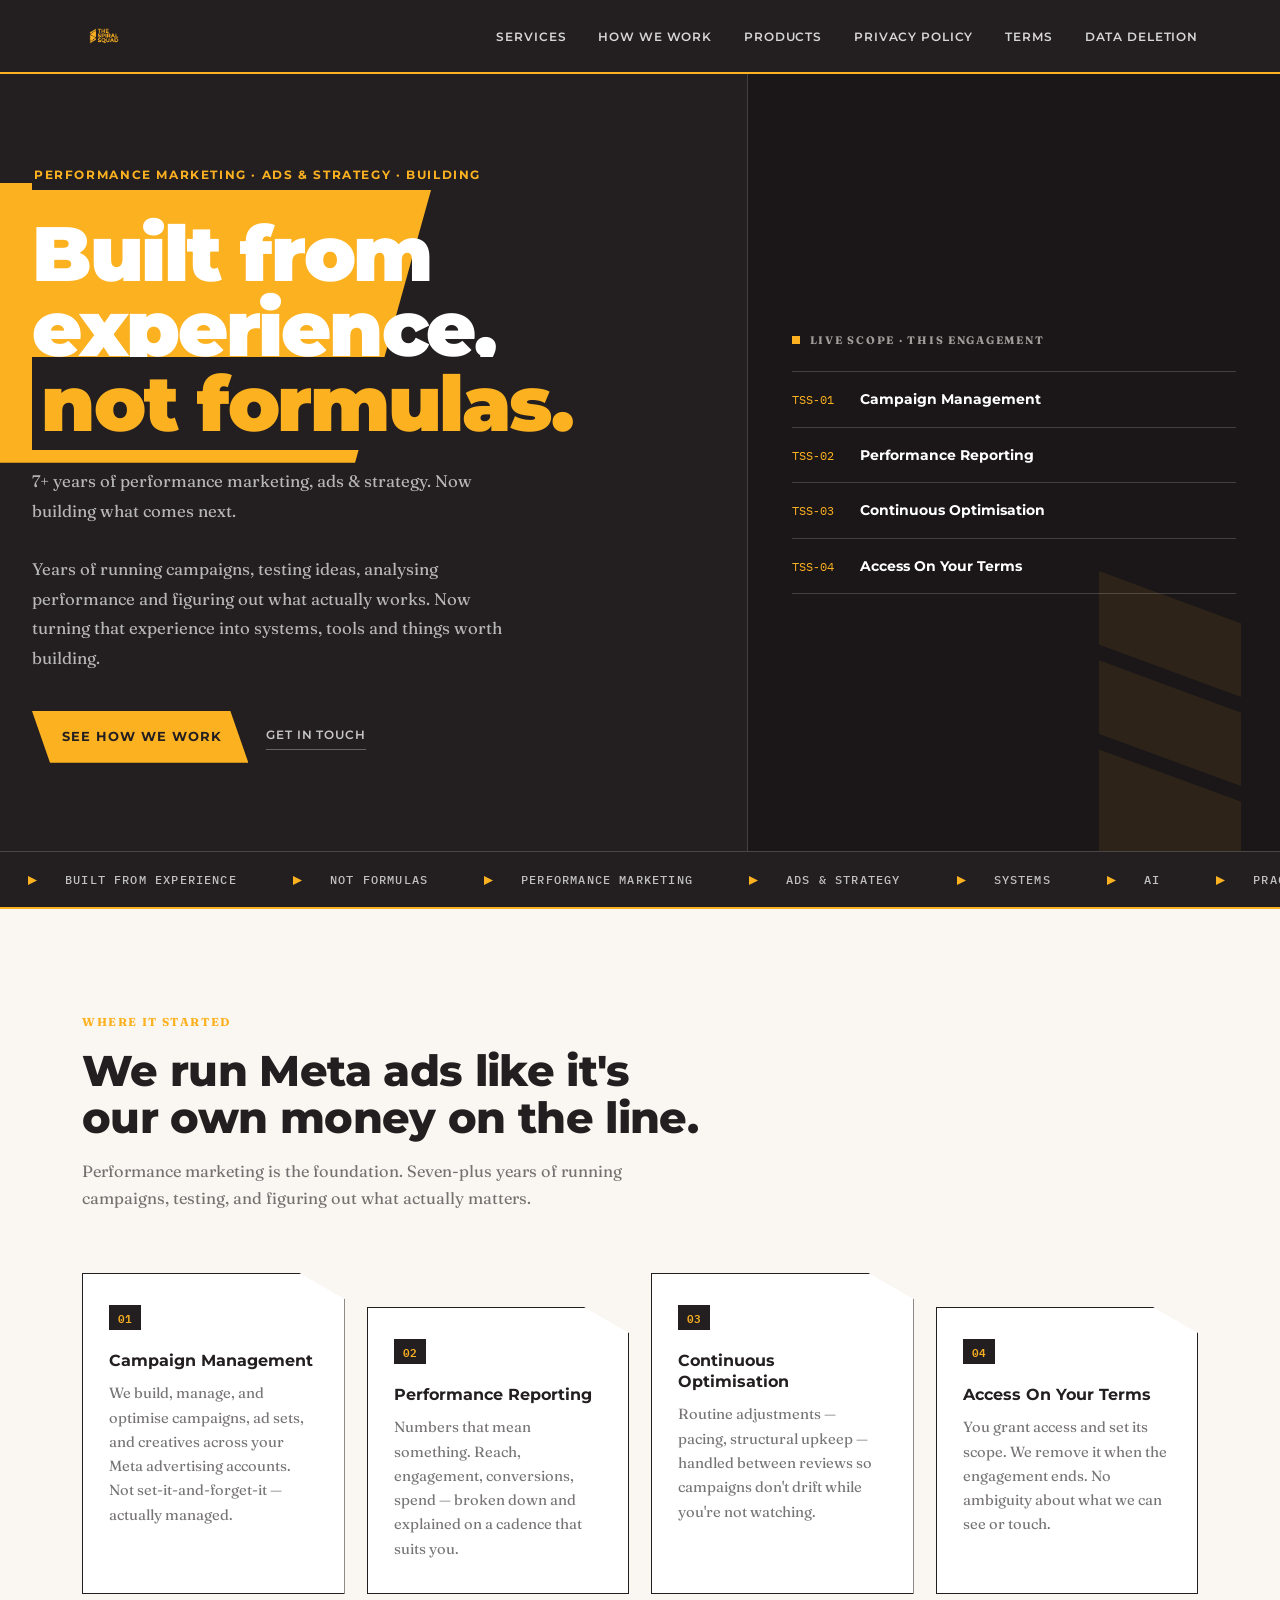
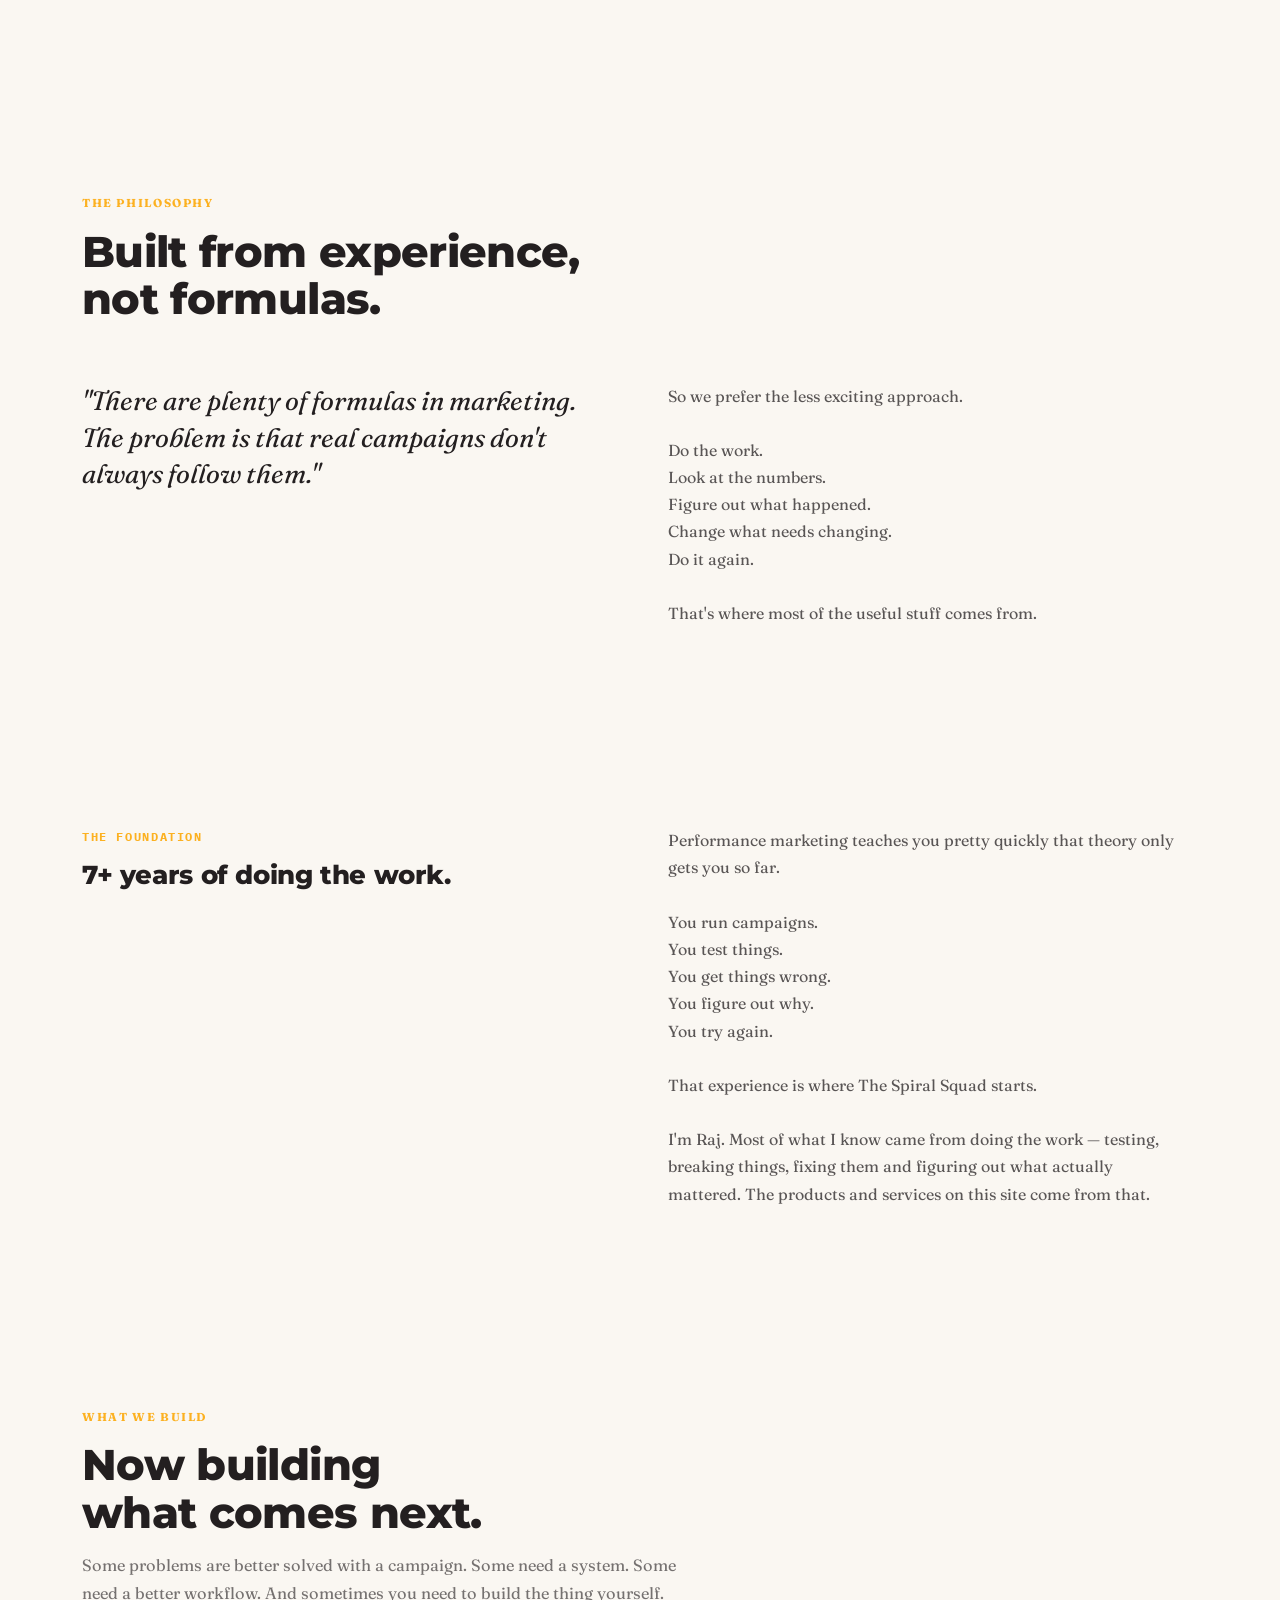
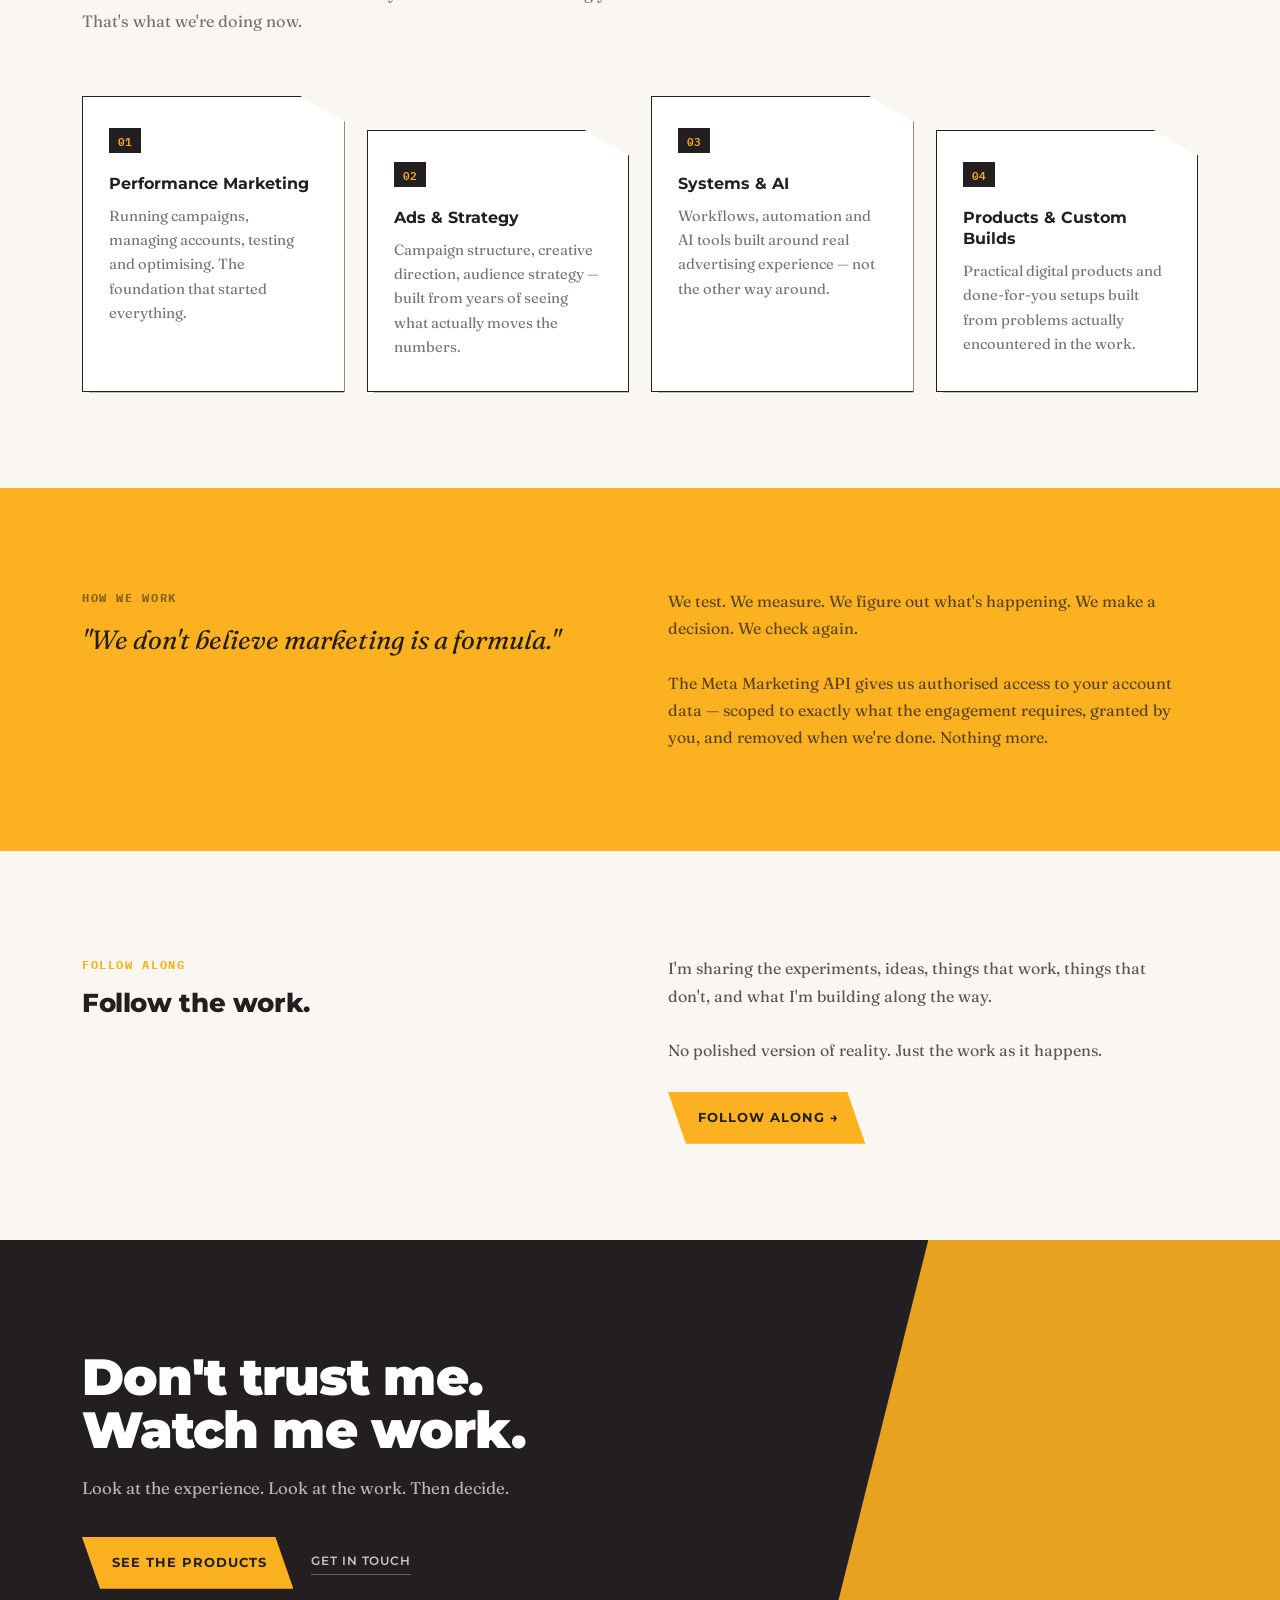
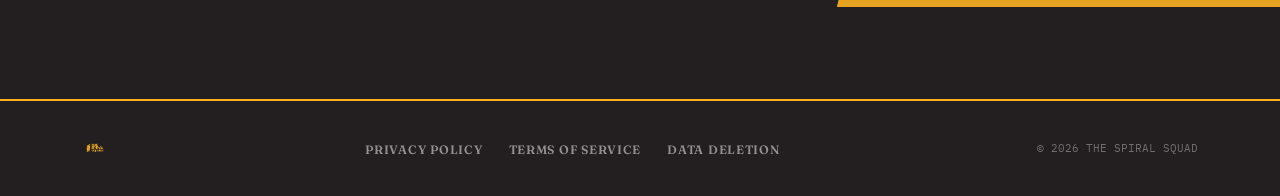
==== commit fd6233c6: "Sharpen brand positioning: Built from experience, not formulas Homepage: - Meta/OG/Twitter descripti" ====
--- a/index.html
+++ b/index.html
@@ -4,7 +4,7 @@
   <meta charset="UTF-8">
   <meta name="viewport" content="width=device-width, initial-scale=1.0">
   <title>The Spiral Squad</title>
-  <meta name="description" content="7+ years running Meta Ads. Now figuring out where AI actually fits. Performance marketing, experimentation, and practical systems — no fluff.">
+  <meta name="description" content="Built from experience, not formulas. 7+ years of performance marketing, ads &amp; strategy. Now building what comes next.">
   <meta name="robots" content="index, follow">
   <link rel="canonical" href="https://thespiralsquad.com/">
   <link rel="icon" href="/favicon.ico" sizes="any">
@@ -15,14 +15,14 @@
   <meta property="og:type" content="website">
   <meta property="og:url" content="https://thespiralsquad.com/">
   <meta property="og:title" content="The Spiral Squad">
-  <meta property="og:description" content="The Spiral Squad — advertising management, performance analysis, and authorised automation for Meta campaigns.">
+  <meta property="og:description" content="Built from experience, not formulas. 7+ years of performance marketing, ads &amp; strategy. Now building what comes next.">
   <meta property="og:image" content="https://thespiralsquad.com/assets/social-card.png">
   <meta property="og:image:width" content="1200">
   <meta property="og:image:height" content="630">
   <!-- Twitter Card -->
   <meta name="twitter:card" content="summary_large_image">
   <meta name="twitter:title" content="The Spiral Squad">
-  <meta name="twitter:description" content="The Spiral Squad — advertising management, performance analysis, and authorised automation for Meta campaigns.">
+  <meta name="twitter:description" content="Built from experience, not formulas. 7+ years of performance marketing, ads &amp; strategy. Now building what comes next.">
   <meta name="twitter:image" content="https://thespiralsquad.com/assets/social-card.png">
   <link rel="preconnect" href="https://fonts.googleapis.com">
   <link rel="preconnect" href="https://fonts.gstatic.com" crossorigin>
@@ -60,9 +60,9 @@
   <div class="hero-grid">
     <div class="hero-left">
       <div class="hero-flag" aria-hidden="true"></div>
-      <span class="eyebrow">Performance Marketing · Meta Ads · AI Experiments</span>
-      <h1>I've been running Meta Ads for <span class="lit">7+ years.</span> Now I'm figuring out where AI actually fits.</h1>
-      <p class="hero-sub">Experimenting with AI, systems and workflows around real performance marketing — and documenting what actually works, what doesn't, and why. No magic formulas. No fluff. Just the work.</p>
+      <span class="eyebrow">Performance Marketing · Ads &amp; Strategy · Building</span>
+      <h1>Built from experience, <span class="lit">not formulas.</span></h1>
+      <p class="hero-sub">7+ years of performance marketing, ads &amp; strategy. Now building what comes next.<br><br>Years of running campaigns, testing ideas, analysing performance and figuring out what actually works. Now turning that experience into systems, tools and things worth building.</p>
       <div class="hero-actions">
         <a href="#services" class="btn">See how we work</a>
         <a href="mailto:raj@thespiralsquad.com" class="btn-ghost">Get in touch</a>
@@ -92,9 +92,9 @@
 <section class="section" id="services">
   <div class="container">
     <div class="section-head">
-      <span class="section-label">What we do</span>
+      <span class="section-label">Where it started</span>
       <h2 class="section-title">We run Meta ads like it's our own money on the line.</h2>
-      <p class="section-body">Seven-plus years of running campaigns. Here's how we actually work.</p>
+      <p class="section-body">Performance marketing is the foundation. Seven-plus years of running campaigns, testing, and figuring out what actually matters.</p>
     </div>
 
     <div class="card-grid">
@@ -126,14 +126,14 @@
   <div class="container">
     <div class="section-head">
       <span class="section-label">The philosophy</span>
-      <h2 class="section-title">No fluff.</h2>
+      <h2 class="section-title">Built from experience, not formulas.</h2>
     </div>
     <div class="how-grid">
       <div>
-        <p class="pull-quote">"There's enough noise in marketing already."</p>
-      </div>
-      <div>
-        <p class="how-body">Secret formulas. Guaranteed results. AI that apparently does everything.<br><br>We prefer the boring stuff.<br><br>Testing. Numbers. Experiments. Making decisions. Getting things wrong. Trying again.<br><br>That's the work.</p>
+        <p class="pull-quote">"There are plenty of formulas in marketing. The problem is that real campaigns don't always follow them."</p>
+      </div>
+      <div>
+        <p class="how-body">So we prefer the less exciting approach.<br><br>Do the work.<br>Look at the numbers.<br>Figure out what happened.<br>Change what needs changing.<br>Do it again.<br><br>That's where most of the useful stuff comes from.</p>
       </div>
     </div>
   </div>
@@ -143,11 +143,43 @@
   <div class="container">
     <div class="how-grid">
       <div>
-        <span class="section-label mono">Background</span>
-        <h2 class="section-title" style="font-size:1.6rem; margin-top:12px;">7+ years of actually doing the work.</h2>
-      </div>
-      <div>
-        <p class="how-body">I've spent the last 7+ years working primarily with Meta Ads.<br><br>Not 7 years teaching Meta Ads. Not 7 years building a personal brand around Meta Ads.<br><br>Actually running campaigns. Testing. Analysing. Breaking things. Fixing things. Learning what matters.<br><br>I'm Raj. The products and systems on this site come from that experience — not from asking AI what performance marketing should look like.</p>
+        <span class="section-label mono">The foundation</span>
+        <h2 class="section-title" style="font-size:1.6rem; margin-top:12px;">7+ years of doing the work.</h2>
+      </div>
+      <div>
+        <p class="how-body">Performance marketing teaches you pretty quickly that theory only gets you so far.<br><br>You run campaigns.<br>You test things.<br>You get things wrong.<br>You figure out why.<br>You try again.<br><br>That experience is where The Spiral Squad starts.<br><br>I'm Raj. Most of what I know came from doing the work — testing, breaking things, fixing them and figuring out what actually mattered. The products and services on this site come from that.</p>
+      </div>
+    </div>
+  </div>
+</section>
+
+<section class="section" id="builds">
+  <div class="container">
+    <div class="section-head">
+      <span class="section-label">What we build</span>
+      <h2 class="section-title">Now building what comes next.</h2>
+      <p class="section-body">Some problems are better solved with a campaign. Some need a system. Some need a better workflow. And sometimes you need to build the thing yourself. That's what we're doing now.</p>
+    </div>
+    <div class="card-grid">
+      <div class="card reveal">
+        <span class="tag mono">01</span>
+        <h3>Performance Marketing</h3>
+        <p>Running campaigns, managing accounts, testing and optimising. The foundation that started everything.</p>
+      </div>
+      <div class="card reveal">
+        <span class="tag mono">02</span>
+        <h3>Ads &amp; Strategy</h3>
+        <p>Campaign structure, creative direction, audience strategy — built from years of seeing what actually moves the numbers.</p>
+      </div>
+      <div class="card reveal">
+        <span class="tag mono">03</span>
+        <h3>Systems &amp; AI</h3>
+        <p>Workflows, automation and AI tools built around real advertising experience — not the other way around.</p>
+      </div>
+      <div class="card reveal">
+        <span class="tag mono">04</span>
+        <h3>Products &amp; Custom Builds</h3>
+        <p>Practical digital products and done-for-you setups built from problems actually encountered in the work.</p>
       </div>
     </div>
   </div>
@@ -172,10 +204,10 @@
     <div class="how-grid">
       <div>
         <span class="section-label mono">Follow along</span>
-        <h2 class="section-title" style="font-size:1.6rem; margin-top:12px;">Follow the experiment.</h2>
-      </div>
-      <div>
-        <p class="how-body">I'm documenting the work publicly.<br><br>Meta Ads. AI. Experiments. Things that break. Things that work.<br><br>No polished guru act. Just the process.</p>
+        <h2 class="section-title" style="font-size:1.6rem; margin-top:12px;">Follow the work.</h2>
+      </div>
+      <div>
+        <p class="how-body">I'm sharing the experiments, ideas, things that work, things that don't, and what I'm building along the way.<br><br>No polished version of reality. Just the work as it happens.</p>
         <a href="https://www.instagram.com/rajrkadam" class="btn" style="margin-top:28px; display:inline-flex;" target="_blank" rel="noopener">Follow Along →</a>
       </div>
     </div>
@@ -238,13 +270,14 @@
   (function() {
     // ── Ticker: two passes → seamless -50% translateX loop ────
     var items = [
-      '7+ Years of Meta Ads',
-      'No Fluff',
-      'Campaign Management',
-      'Performance Reporting',
-      'Continuous Optimisation',
-      'AI Experiments',
-      'Just the Work'
+      'Built from Experience',
+      'Not Formulas',
+      'Performance Marketing',
+      'Ads & Strategy',
+      'Systems',
+      'AI',
+      'Practical Tools',
+      '7+ Years of Work'
     ];
     var flag  = '<svg viewBox="0 0 10 10" aria-hidden="true"><polygon points="0,0 10,5 0,10" fill="#FCB121"/></svg>';
     var track = document.getElementById('tickerTrack');
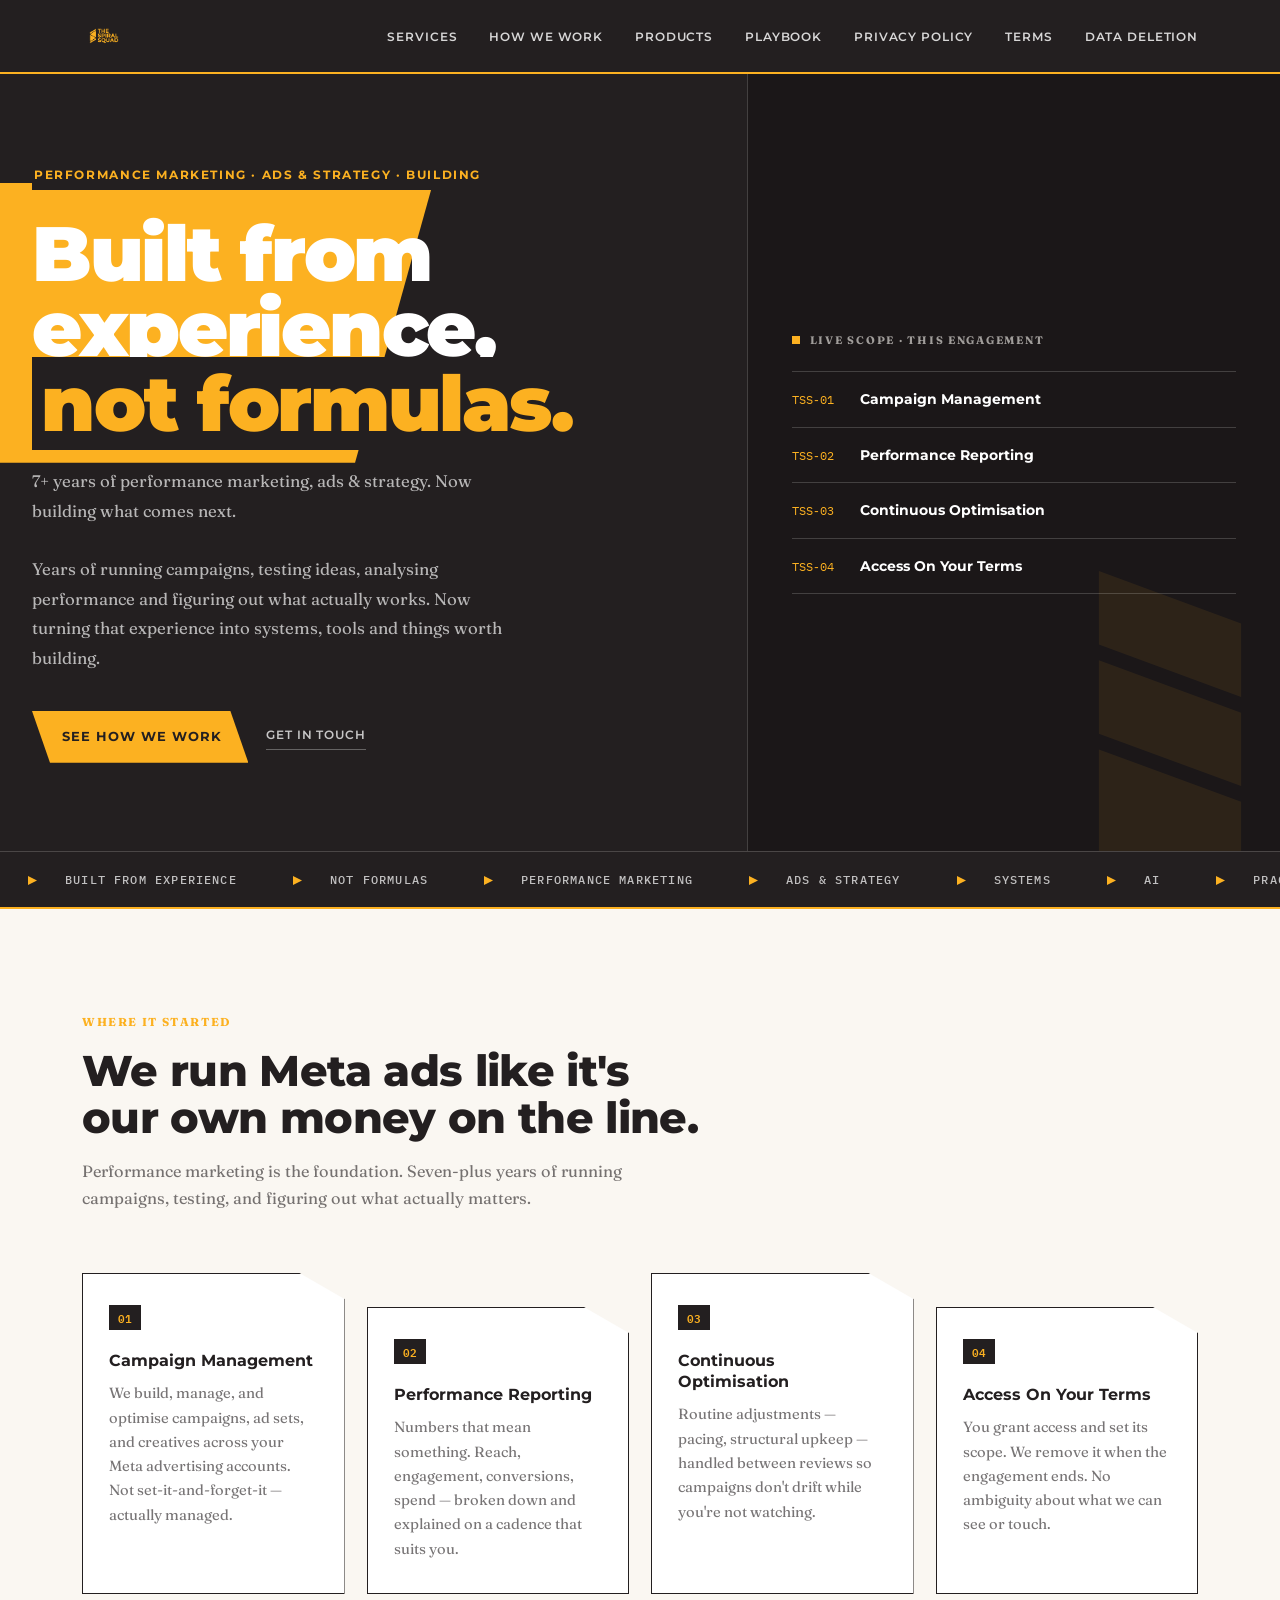
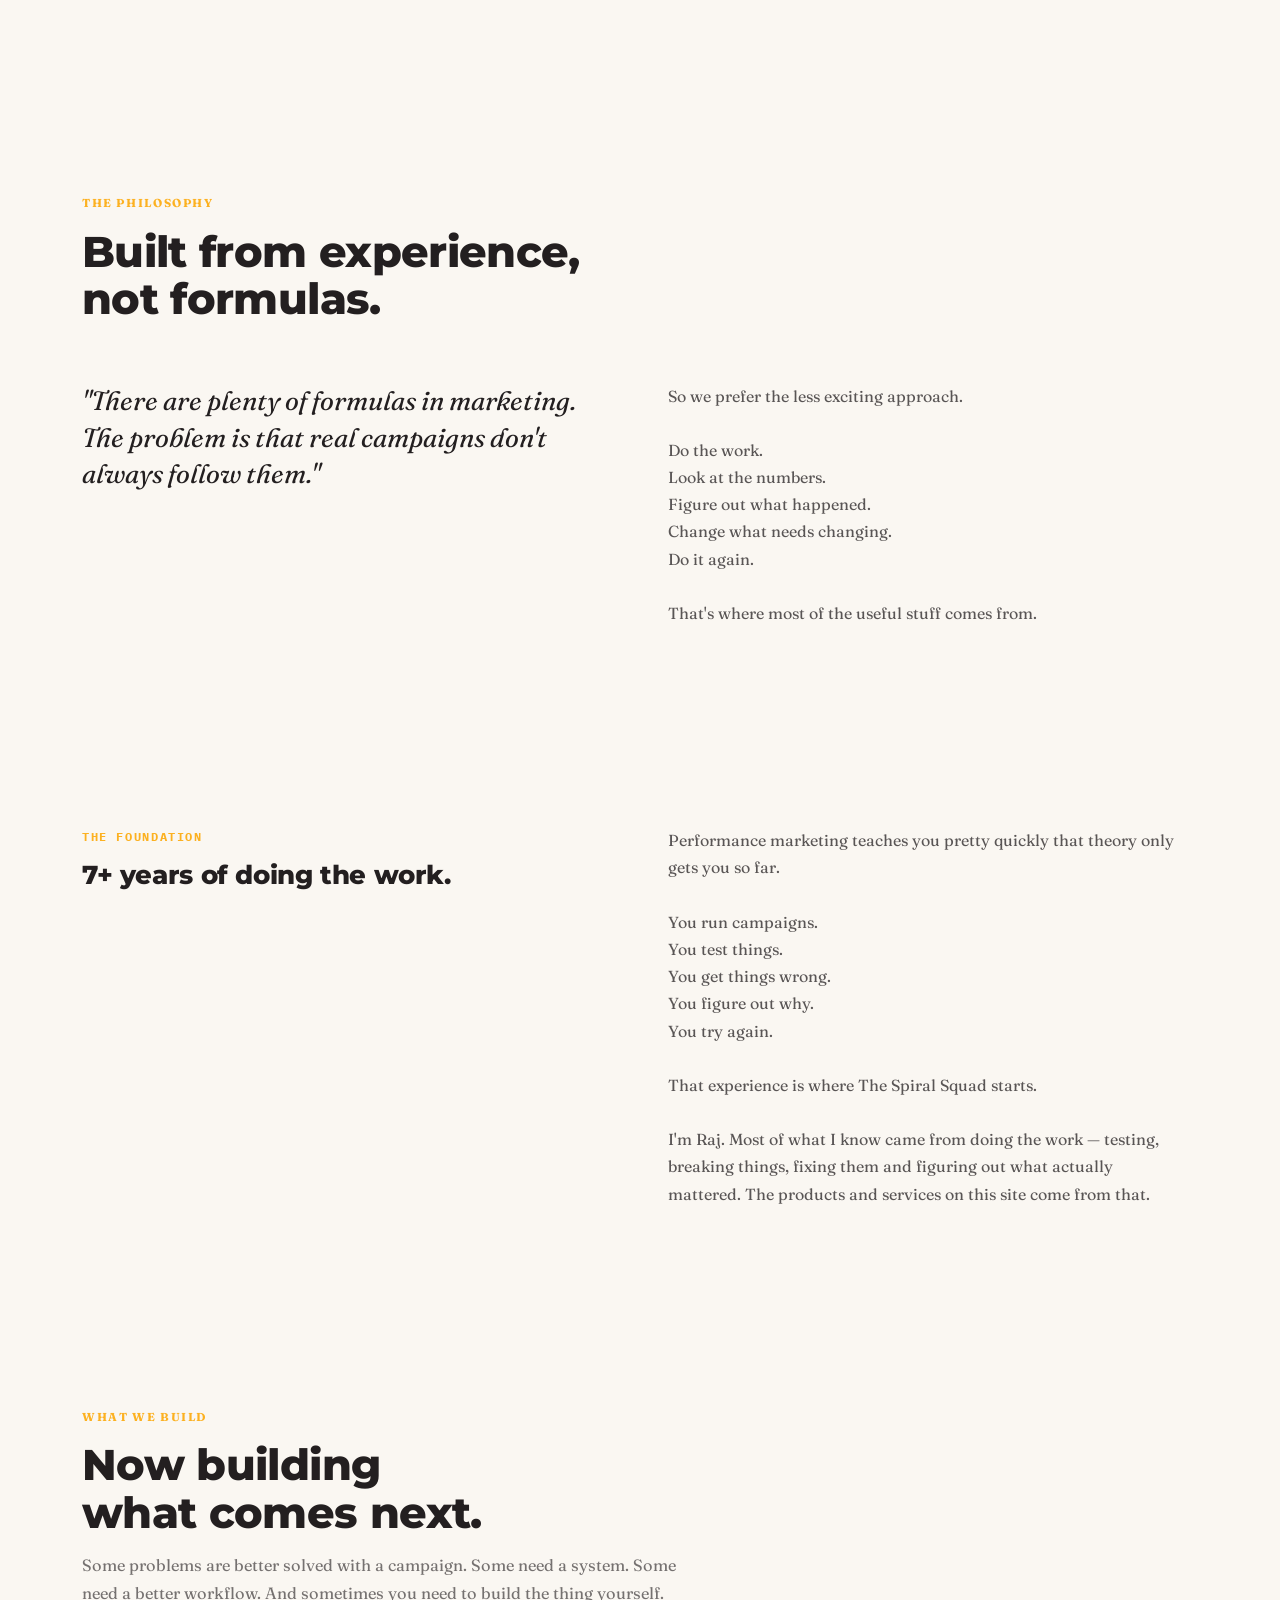
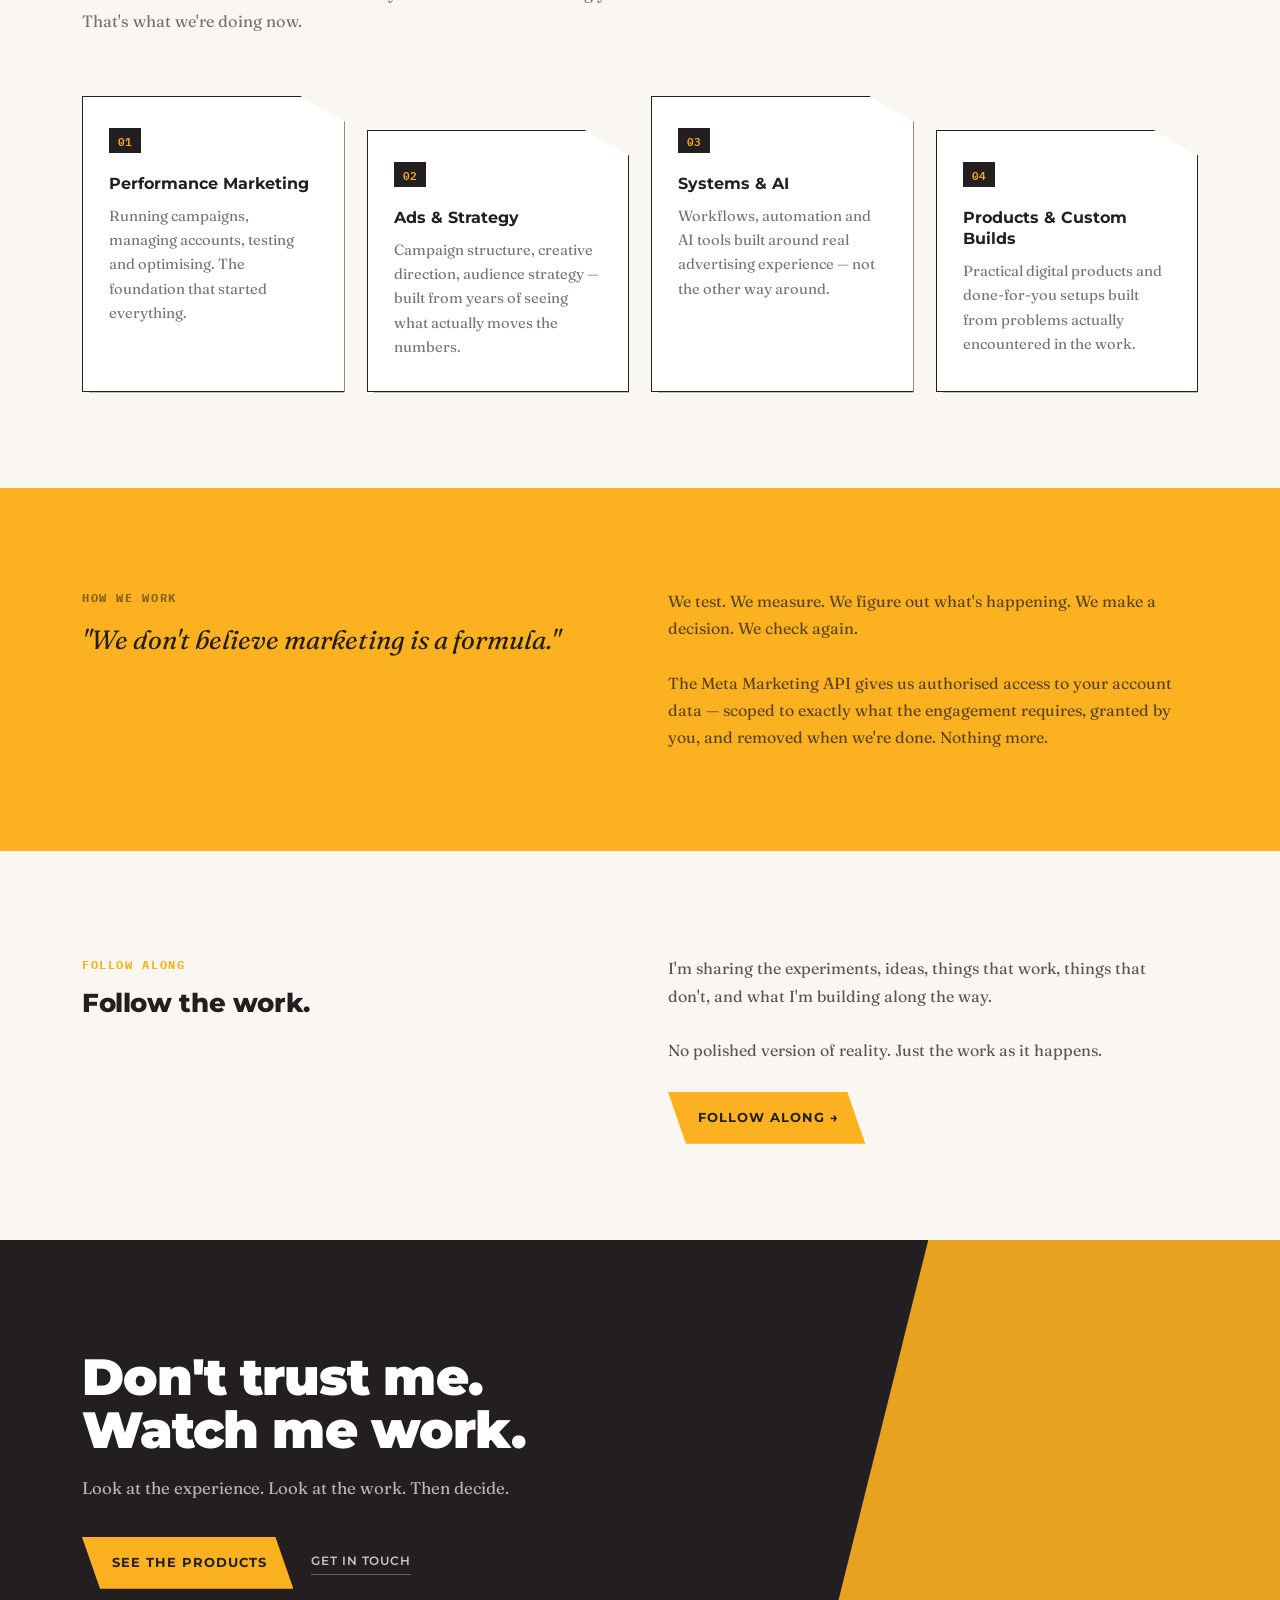
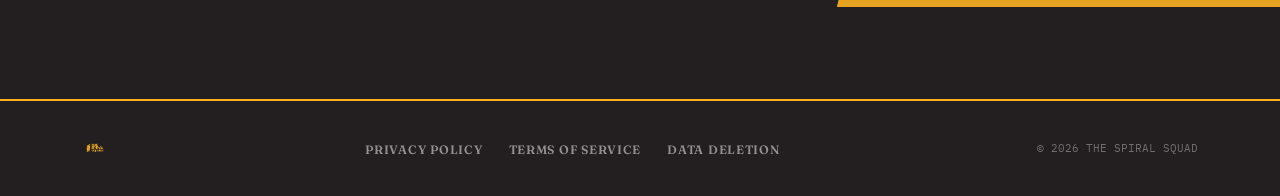
==== commit a712202d: "Pixel 274335162095786 live on ad-ops/setup/blueprint; nav + fixes - Ad-ops: Meta Pixel init + ViewCo" ====
--- a/index.html
+++ b/index.html
@@ -49,6 +49,7 @@
       <li><a href="#services">Services</a></li>
       <li><a href="#how">How we work</a></li>
       <li><a href="/products/">Products</a></li>
+      <li><a href="/ad-ops/">Playbook</a></li>
       <li><a href="/privacy-policy/">Privacy Policy</a></li>
       <li><a href="/terms-of-service/">Terms</a></li>
       <li><a href="/data-deletion/">Data Deletion</a></li>
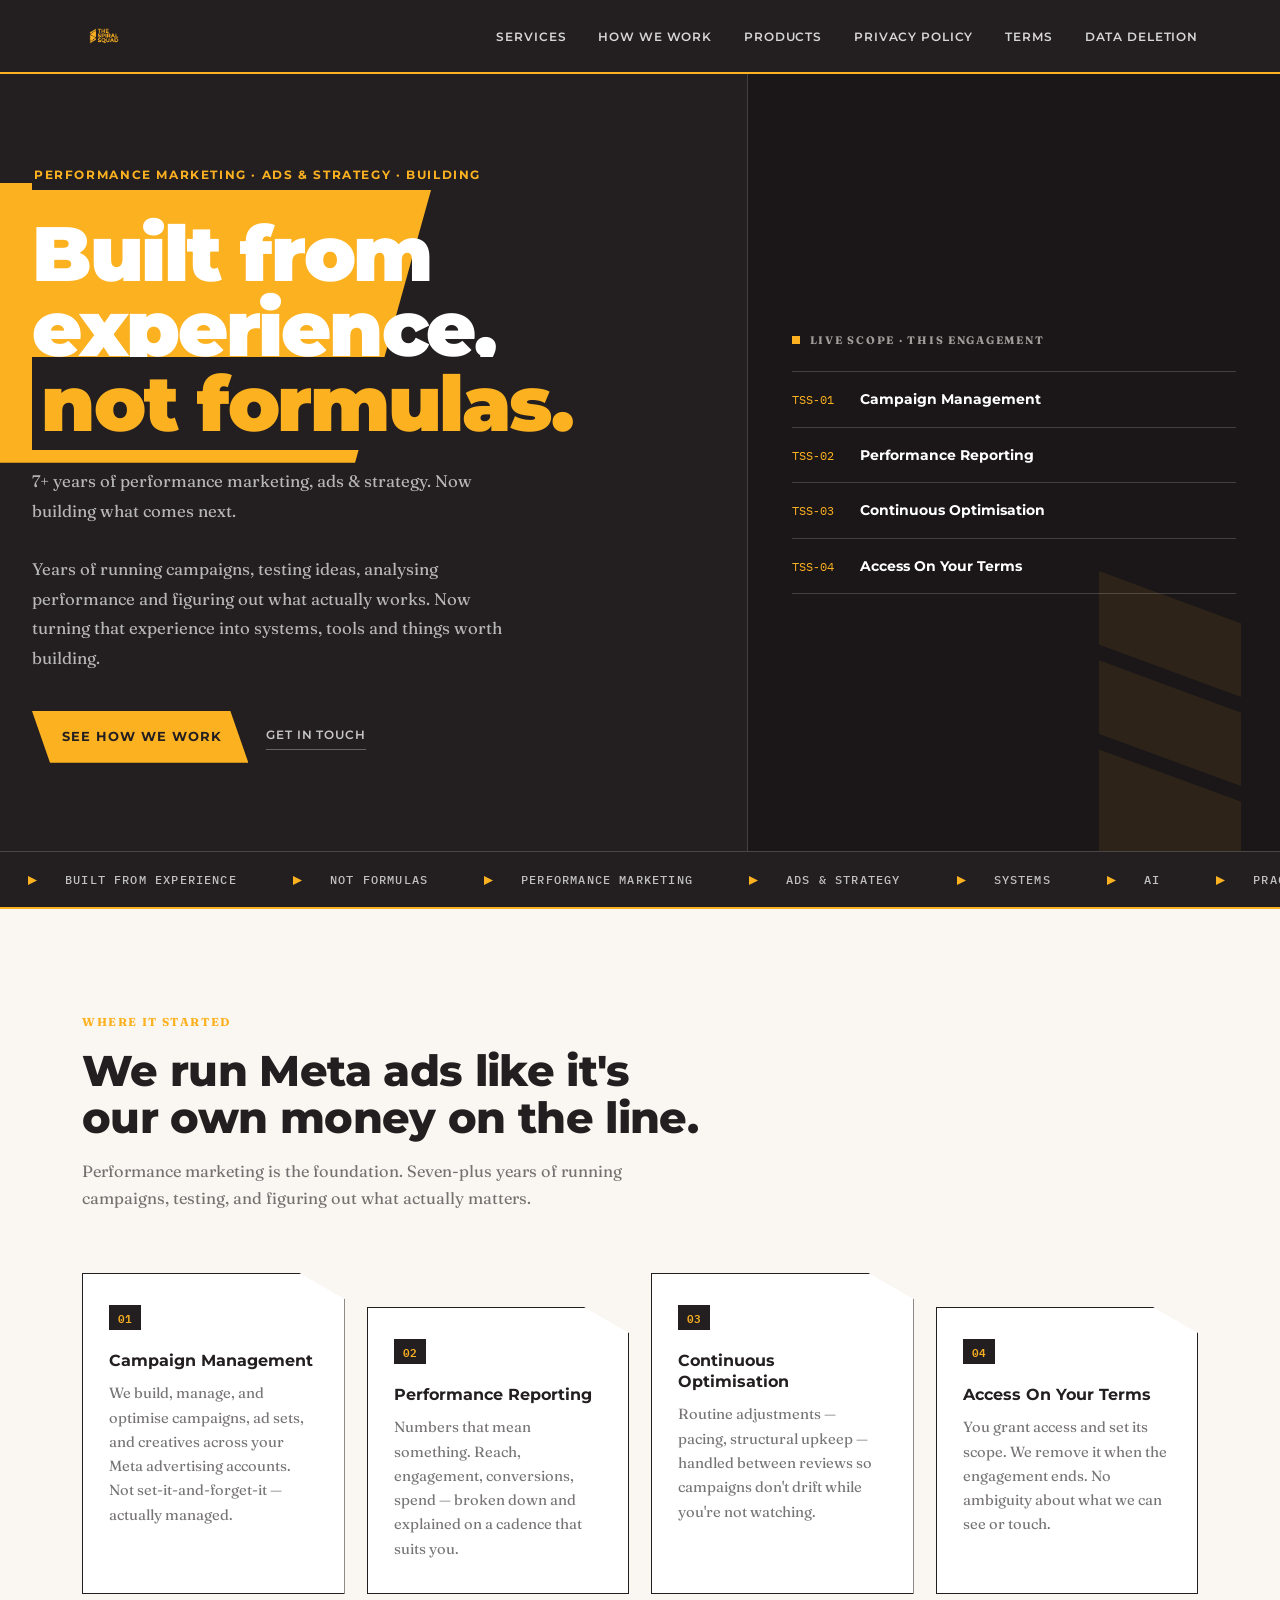
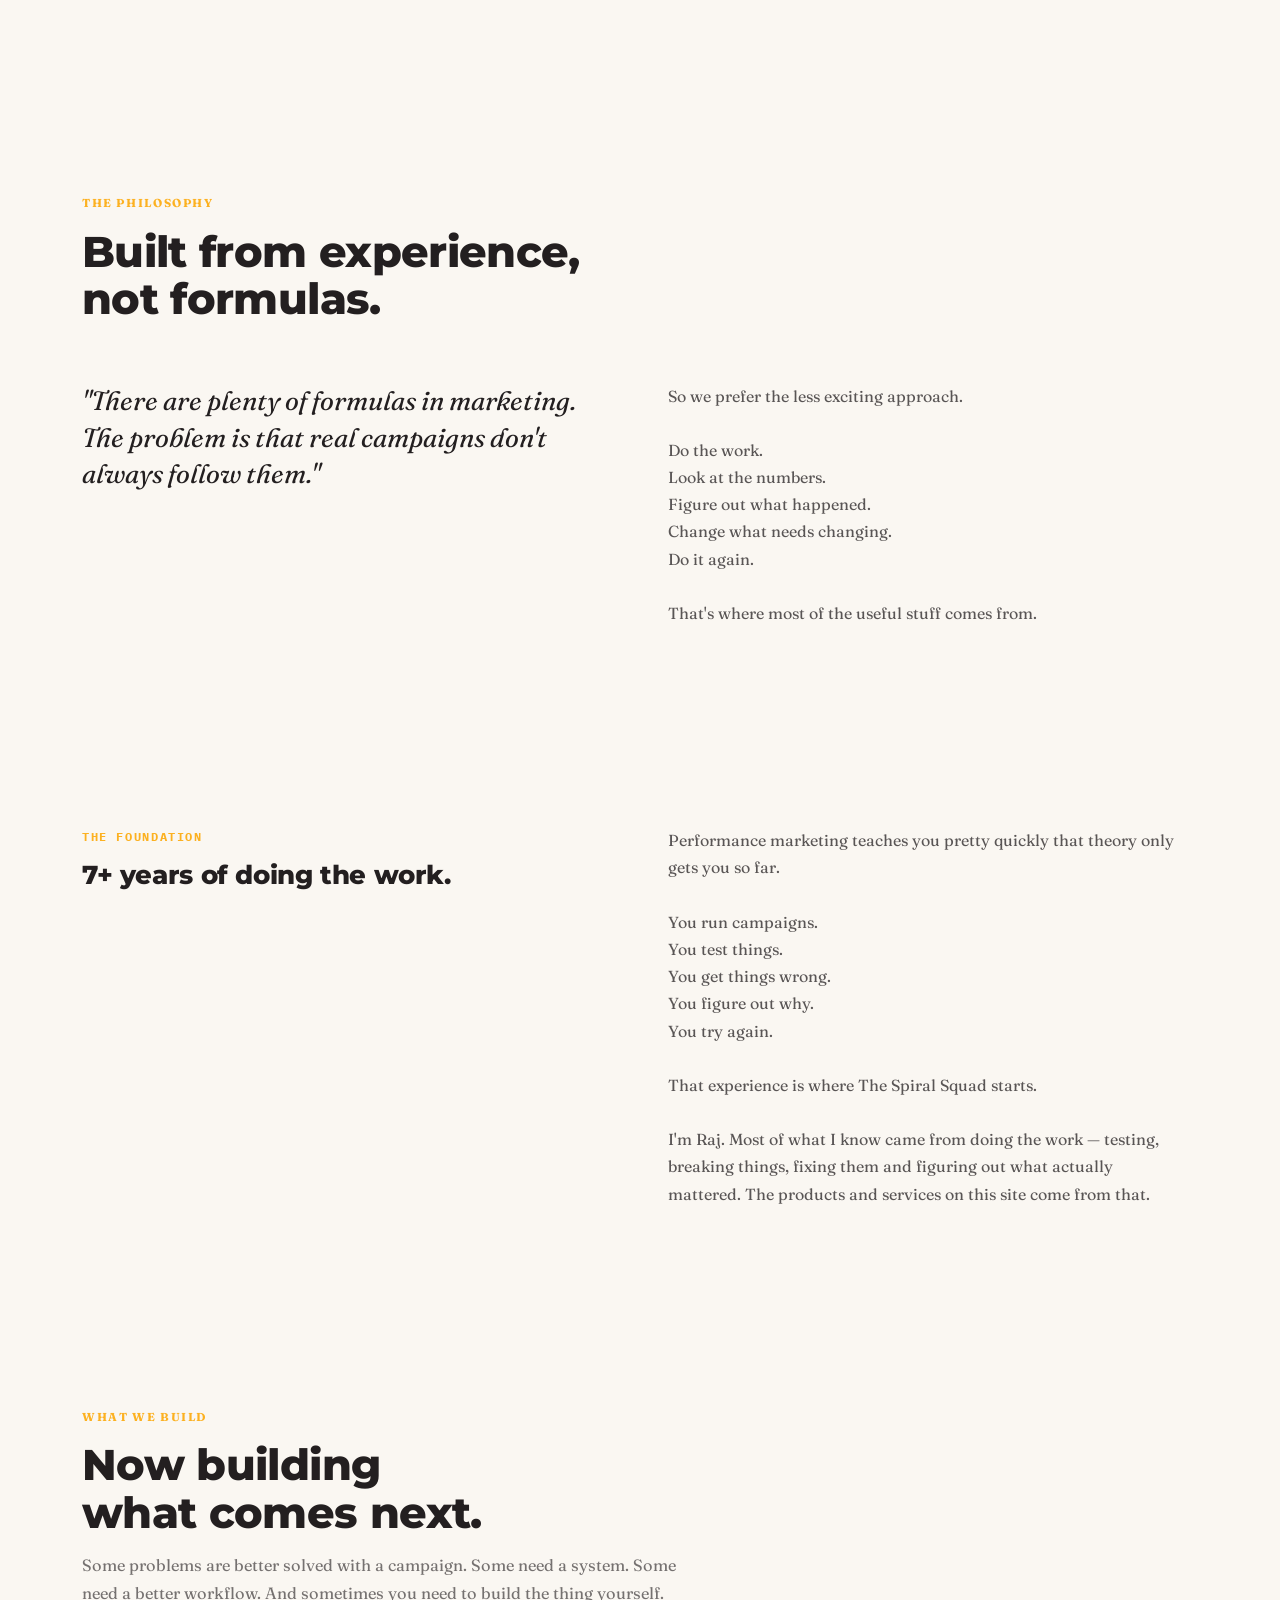
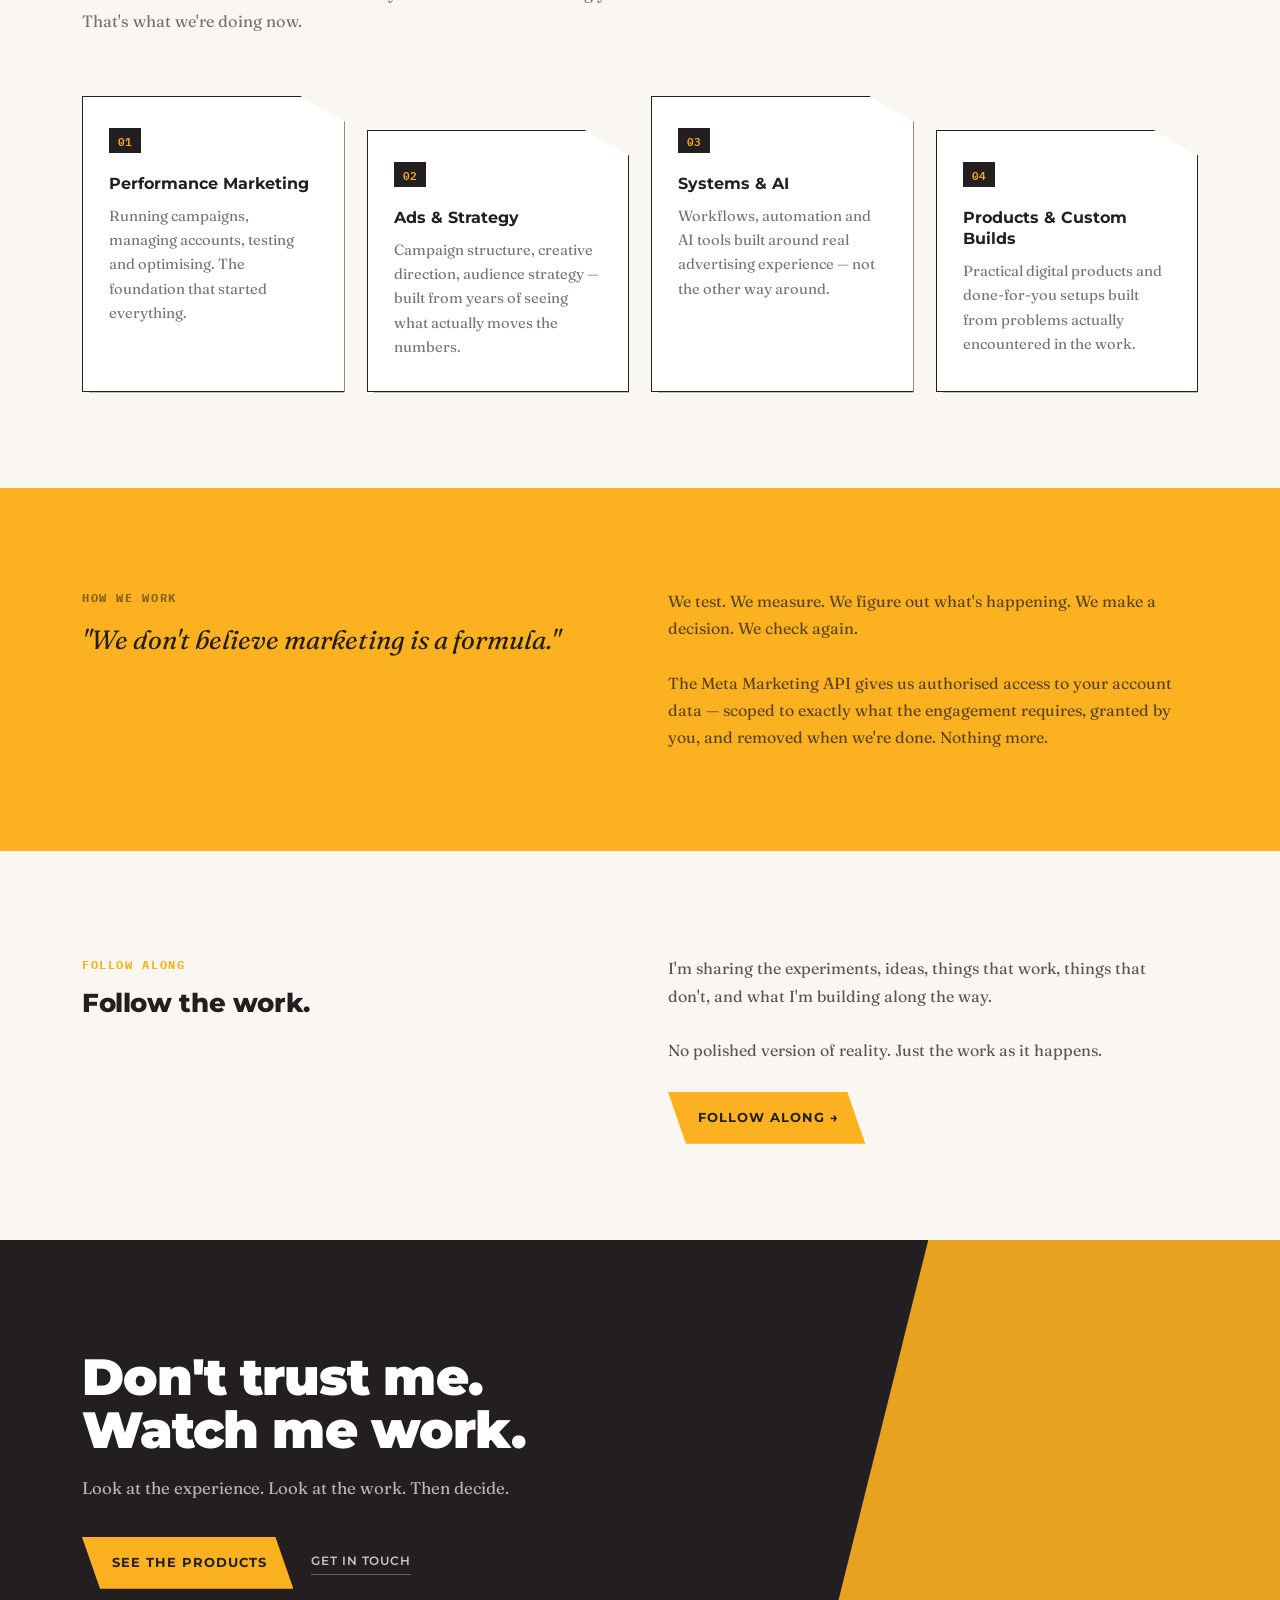
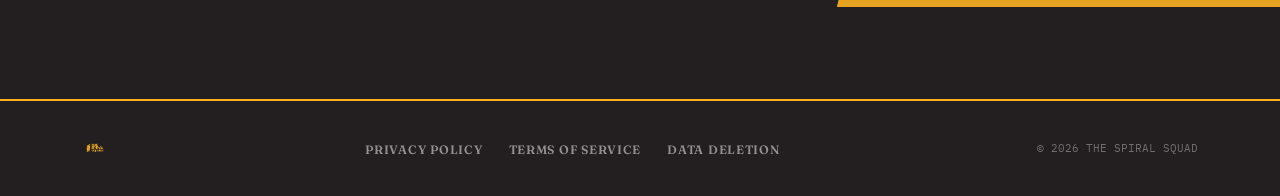
==== commit d320ed34: "Remove Playbook nav link from homepage" ====
--- a/index.html
+++ b/index.html
@@ -30,6 +30,17 @@
   <!-- Set 'js' class synchronously before paint so reveal CSS starts hidden
        only when JS is confirmed available — content never stuck invisible. -->
   <script>document.documentElement.classList.add('js');</script>
+  <!-- Meta Pixel -->
+  <script>
+  !function(f,b,e,v,n,t,s){if(f.fbq)return;n=f.fbq=function(){n.callMethod?
+  n.callMethod.apply(n,arguments):n.queue.push(arguments)};if(!f._fbq)f._fbq=n;
+  n.push=n;n.loaded=!0;n.version='2.0';n.queue=[];t=b.createElement(e);t.async=!0;
+  t.src=v;s=b.getElementsByTagName(e)[0];s.parentNode.insertBefore(t,s)}(window,
+  document,'script','https://connect.facebook.net/en_US/fbevents.js');
+  fbq('init','274335162095786');fbq('track','PageView');
+  </script>
+  <noscript><img height="1" width="1" style="display:none" src="https://www.facebook.com/tr?id=274335162095786&ev=PageView&noscript=1"/></noscript>
+  <!-- End Meta Pixel -->
 </head>
 <body>
 
@@ -49,7 +60,6 @@
       <li><a href="#services">Services</a></li>
       <li><a href="#how">How we work</a></li>
       <li><a href="/products/">Products</a></li>
-      <li><a href="/ad-ops/">Playbook</a></li>
       <li><a href="/privacy-policy/">Privacy Policy</a></li>
       <li><a href="/terms-of-service/">Terms</a></li>
       <li><a href="/data-deletion/">Data Deletion</a></li>
@@ -292,6 +302,16 @@
     track.innerHTML = html;
   })();
 
+  // Pixel: ViewContent on load
+  if (typeof fbq !== 'undefined') fbq('track', 'ViewContent', { content_name: 'Home', content_category: 'homepage' });
+
+  // Pixel: Lead on "Get in touch" clicks
+  document.querySelectorAll('a[href^="mailto:"]').forEach(function(a) {
+    a.addEventListener('click', function() {
+      if (typeof fbq !== 'undefined') fbq('track', 'Lead', { content_name: 'Get in Touch', content_category: 'contact' });
+    });
+  });
+
   (function() {
     // ── Scroll reveal ──────────────────────────────────────────
     var reduced = window.matchMedia('(prefers-reduced-motion: reduce)').matches;
--- a/styles.css
+++ b/styles.css
@@ -569,6 +569,9 @@
 .card-grid--3 .card:nth-child(2) { margin-top: 34px; }
 .card-grid--3 .card:nth-child(3) { margin-top: 0; }
 
+/* ---------- 2-column card grid variant ---------- */
+.card-grid--2 { grid-template-columns: repeat(2,1fr); max-width: 860px; }
+
 /* ---------- checks grid (8 cells, 4 cols) ---------- */
 .checks-grid {
   display: grid; grid-template-columns: repeat(4,1fr);
